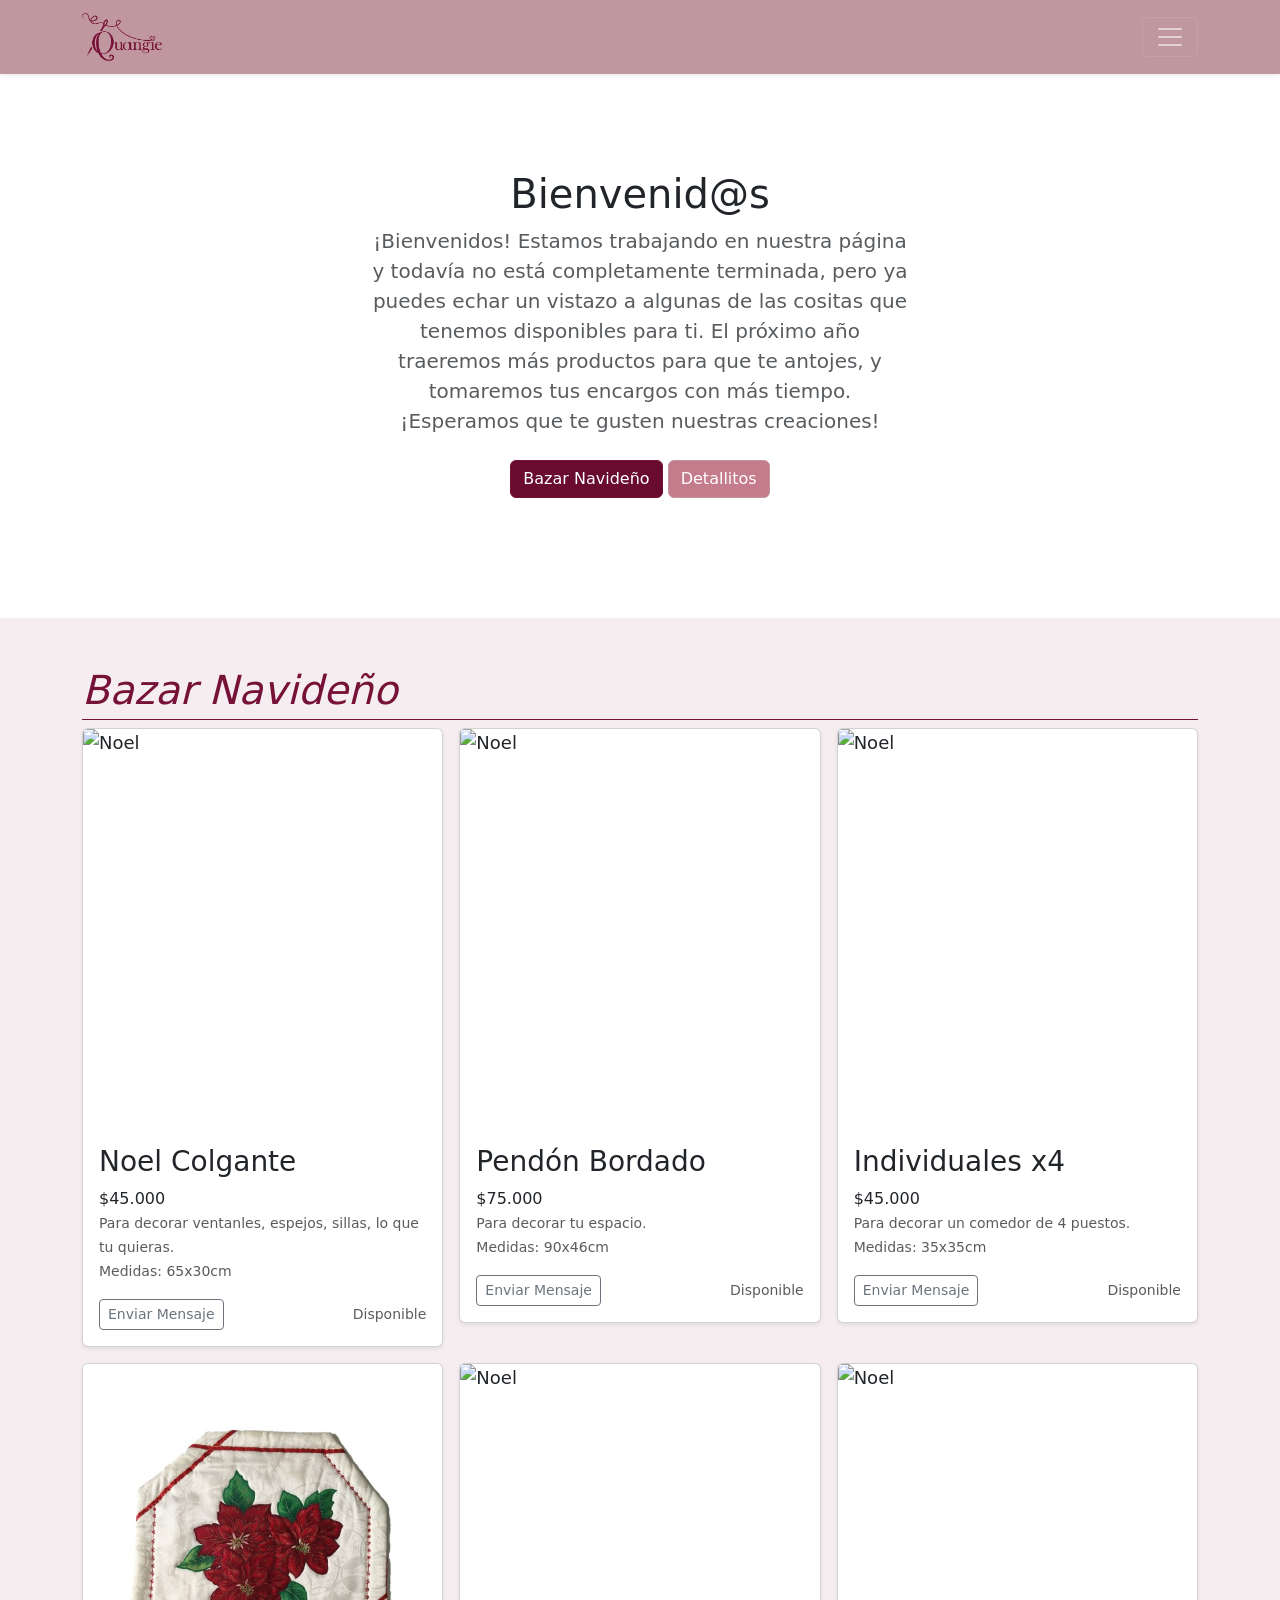
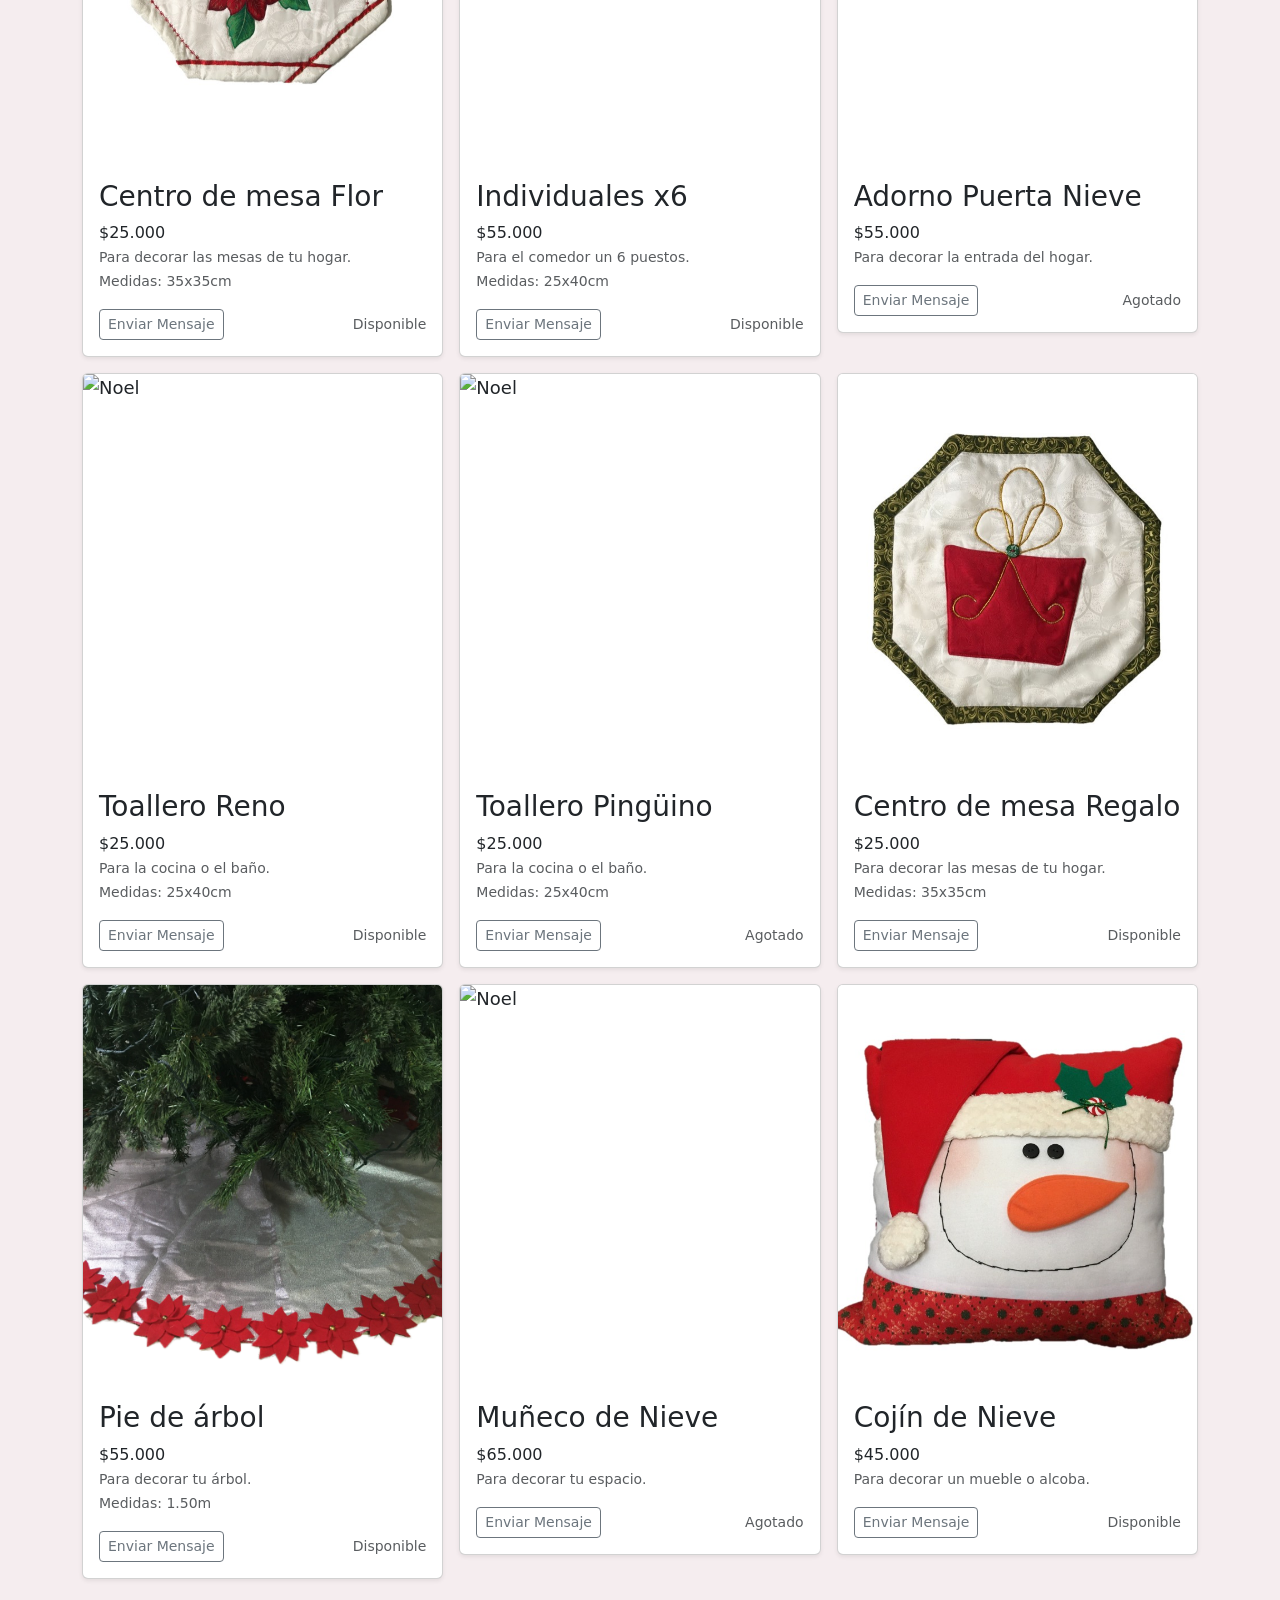
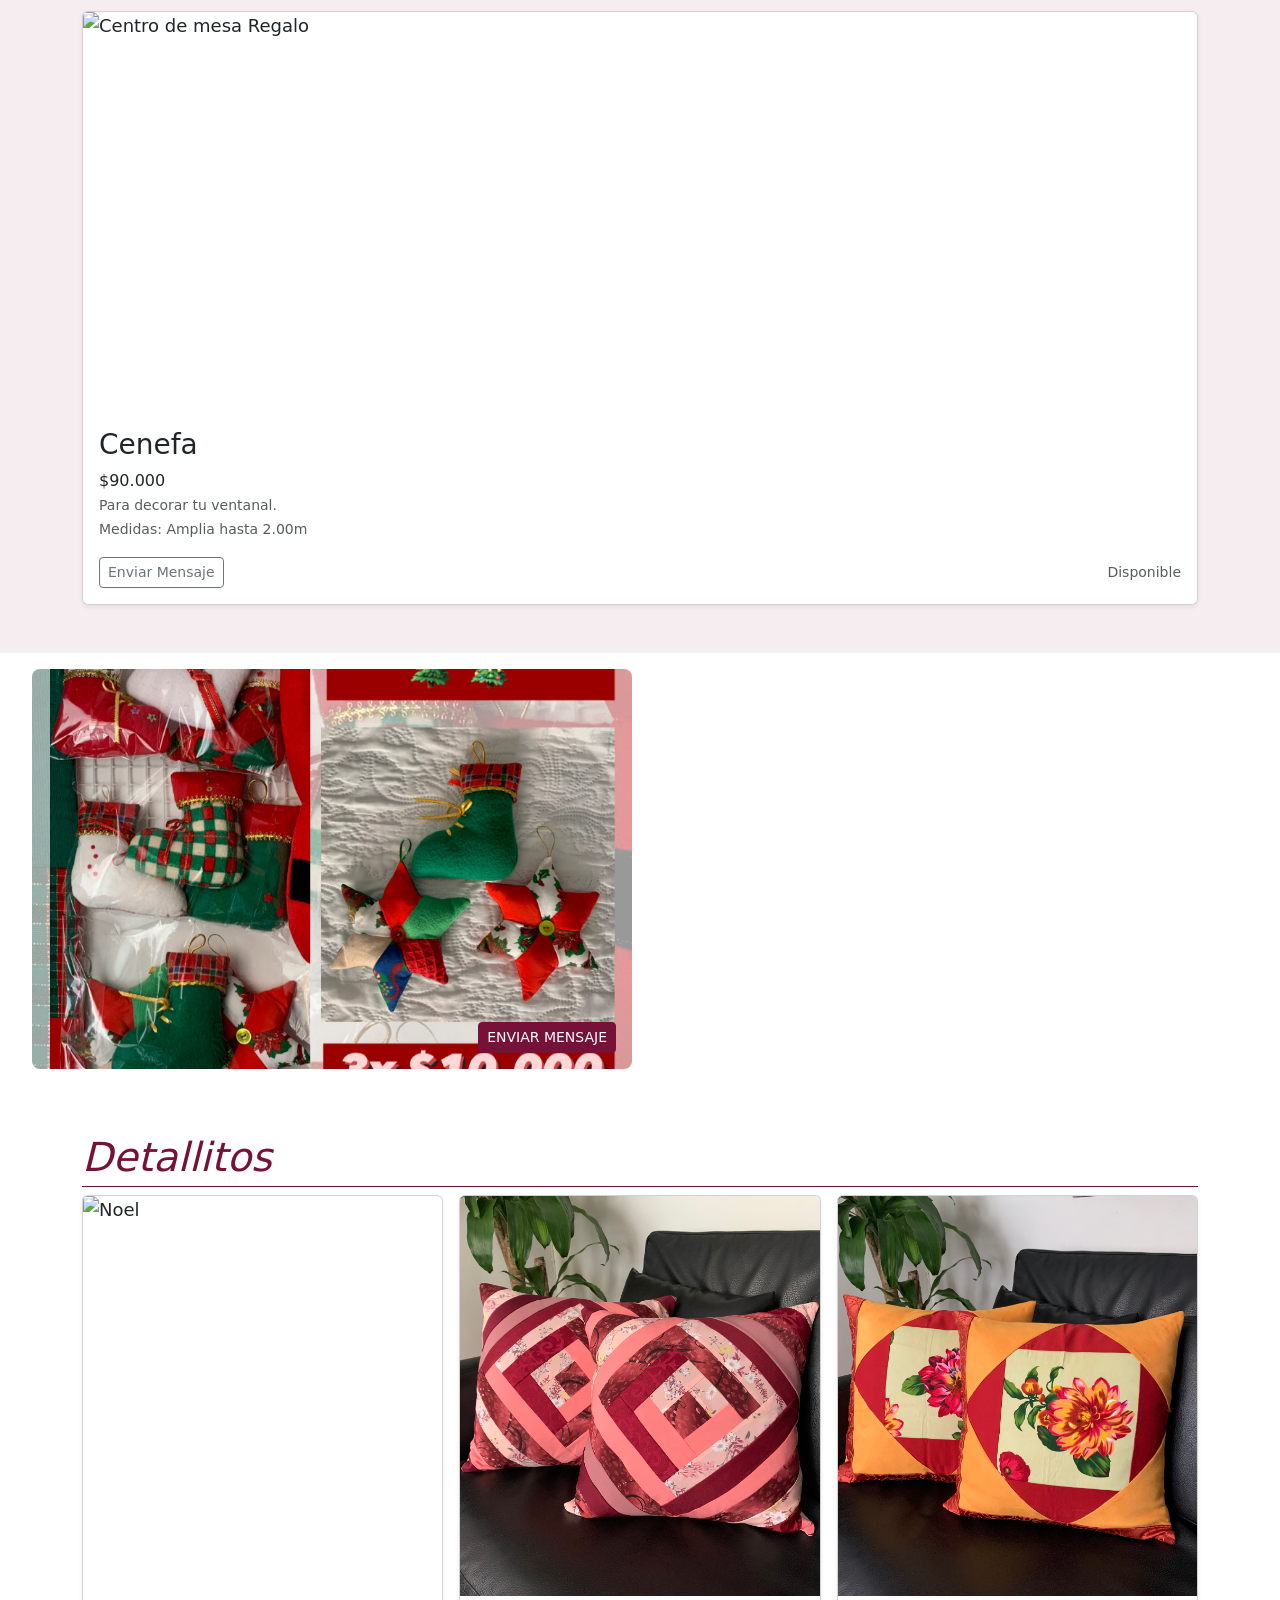
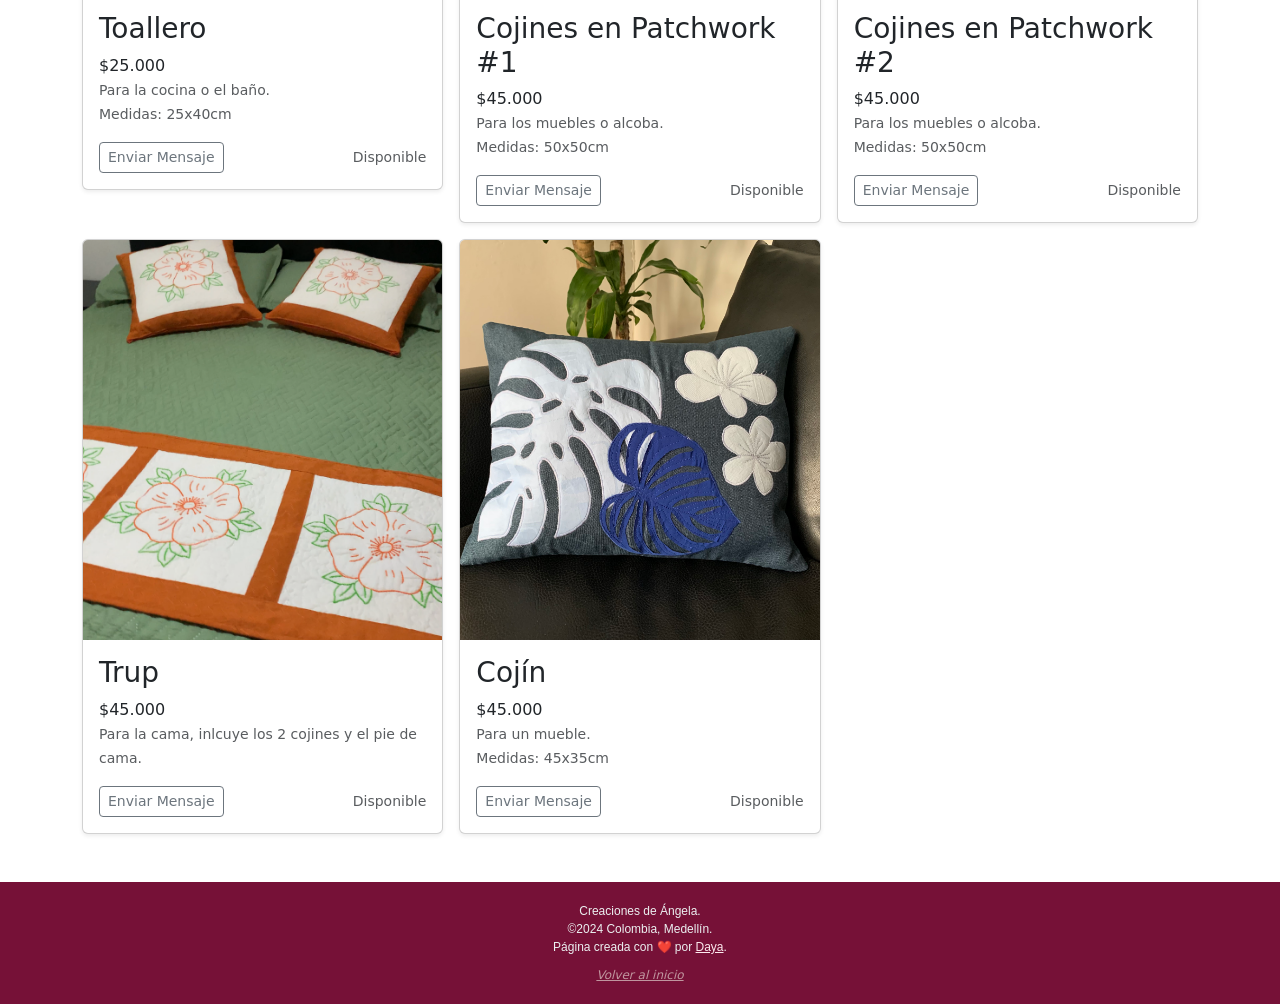
==== index.html @ 322e2035 "Page" ====
<!doctype html>
<html lang="es" data-bs-theme="auto">
  <head><script src="https://cdn.jsdelivr.net/npm/bootstrap@5.3.3/dist/js/bootstrap.bundle.min.js"
    integrity="sha384-YvpcrYf0tY3lHB60NNkmXc5s9fDVZLESaAA55NDzOxhy9GkcIdslK1eN7N6jIeHz"
    crossorigin="anonymous"></script>

    <meta charset="utf-8">
    <meta name="viewport" content="width=device-width, initial-scale=1">
    <meta name="description" content="">
    <meta name="author" content="Mark Otto, Jacob Thornton, and Bootstrap contributors">
    <meta name="generator" content="Hugo 0.122.0">
    <link rel="shortcut icon" href="./assets/Logo.png">
    <title>Quangie</title>

    <link rel="canonical" href="https://getbootstrap.com/docs/5.3/examples/blog/">

    <link rel="stylesheet" href="https://cdn.jsdelivr.net/npm/@docsearch/css@3">

    <link href="https://cdn.jsdelivr.net/npm/bootstrap@5.3.3/dist/css/bootstrap.min.css" rel="stylesheet"
    integrity="sha384-QWTKZyjpPEjISv5WaRU9OFeRpok6YctnYmDr5pNlyT2bRjXh0JMhjY6hW+ALEwIH" crossorigin="anonymous">

    <link rel="stylesheet" href="style.css">

    <style>
      .bd-placeholder-img {
        font-size: 1.125rem;
        text-anchor: middle;
        -webkit-user-select: none;
        -moz-user-select: none;
        user-select: none;
      }

      @media (min-width: 768px) {
        .bd-placeholder-img-lg {
          font-size: 3.5rem;
        }
      }

      .b-example-divider {
        width: 100%;
        height: 3rem;
        background-color: rgba(0, 0, 0, .1);
        border: solid rgba(0, 0, 0, .15);
        border-width: 1px 0;
        box-shadow: inset 0 .5em 1.5em rgba(0, 0, 0, .1), inset 0 .125em .5em rgba(0, 0, 0, .15);
      }

      .b-example-vr {
        flex-shrink: 0;
        width: 1.5rem;
        height: 100vh;
      }

      .bi {
        vertical-align: -.125em;
        fill: currentColor;
      }

      .nav-scroller {
        position: relative;
        z-index: 2;
        height: 2.75rem;
        overflow-y: hidden;
      }

      .nav-scroller .nav {
        display: flex;
        flex-wrap: nowrap;
        padding-bottom: 1rem;
        margin-top: -1px;
        overflow-x: auto;
        text-align: center;
        white-space: nowrap;
        -webkit-overflow-scrolling: touch;
      }

      .btn-bd-primary {
        --bd-violet-bg: #712cf9;
        --bd-violet-rgb: 112.520718, 44.062154, 249.437846;

        --bs-btn-font-weight: 600;
        --bs-btn-color: var(--bs-white);
        --bs-btn-bg: var(--bd-violet-bg);
        --bs-btn-border-color: var(--bd-violet-bg);
        --bs-btn-hover-color: var(--bs-white);
        --bs-btn-hover-bg: #6528e0;
        --bs-btn-hover-border-color: #6528e0;
        --bs-btn-focus-shadow-rgb: var(--bd-violet-rgb);
        --bs-btn-active-color: var(--bs-btn-hover-color);
        --bs-btn-active-bg: #5a23c8;
        --bs-btn-active-border-color: #5a23c8;
      }

      .bd-mode-toggle {
        z-index: 1500;
      }

      .bd-mode-toggle .dropdown-menu .active .bi {
        display: block !important;
      }
    </style>

    
  </head>
  <body>
    <svg xmlns="http://www.w3.org/2000/svg" class="d-none">
      <symbol id="check2" viewBox="0 0 16 16">
        <path d="M13.854 3.646a.5.5 0 0 1 0 .708l-7 7a.5.5 0 0 1-.708 0l-3.5-3.5a.5.5 0 1 1 .708-.708L6.5 10.293l6.646-6.647a.5.5 0 0 1 .708 0z"/>
      </symbol>
      <symbol id="circle-half" viewBox="0 0 16 16">
        <path d="M8 15A7 7 0 1 0 8 1v14zm0 1A8 8 0 1 1 8 0a8 8 0 0 1 0 16z"/>
      </symbol>
      <symbol id="moon-stars-fill" viewBox="0 0 16 16">
        <path d="M6 .278a.768.768 0 0 1 .08.858 7.208 7.208 0 0 0-.878 3.46c0 4.021 3.278 7.277 7.318 7.277.527 0 1.04-.055 1.533-.16a.787.787 0 0 1 .81.316.733.733 0 0 1-.031.893A8.349 8.349 0 0 1 8.344 16C3.734 16 0 12.286 0 7.71 0 4.266 2.114 1.312 5.124.06A.752.752 0 0 1 6 .278z"/>
        <path d="M10.794 3.148a.217.217 0 0 1 .412 0l.387 1.162c.173.518.579.924 1.097 1.097l1.162.387a.217.217 0 0 1 0 .412l-1.162.387a1.734 1.734 0 0 0-1.097 1.097l-.387 1.162a.217.217 0 0 1-.412 0l-.387-1.162A1.734 1.734 0 0 0 9.31 6.593l-1.162-.387a.217.217 0 0 1 0-.412l1.162-.387a1.734 1.734 0 0 0 1.097-1.097l.387-1.162zM13.863.099a.145.145 0 0 1 .274 0l.258.774c.115.346.386.617.732.732l.774.258a.145.145 0 0 1 0 .274l-.774.258a1.156 1.156 0 0 0-.732.732l-.258.774a.145.145 0 0 1-.274 0l-.258-.774a1.156 1.156 0 0 0-.732-.732l-.774-.258a.145.145 0 0 1 0-.274l.774-.258c.346-.115.617-.386.732-.732L13.863.1z"/>
      </symbol>
      <symbol id="sun-fill" viewBox="0 0 16 16">
        <path d="M8 12a4 4 0 1 0 0-8 4 4 0 0 0 0 8zM8 0a.5.5 0 0 1 .5.5v2a.5.5 0 0 1-1 0v-2A.5.5 0 0 1 8 0zm0 13a.5.5 0 0 1 .5.5v2a.5.5 0 0 1-1 0v-2A.5.5 0 0 1 8 13zm8-5a.5.5 0 0 1-.5.5h-2a.5.5 0 0 1 0-1h2a.5.5 0 0 1 .5.5zM3 8a.5.5 0 0 1-.5.5h-2a.5.5 0 0 1 0-1h2A.5.5 0 0 1 3 8zm10.657-5.657a.5.5 0 0 1 0 .707l-1.414 1.415a.5.5 0 1 1-.707-.708l1.414-1.414a.5.5 0 0 1 .707 0zm-9.193 9.193a.5.5 0 0 1 0 .707L3.05 13.657a.5.5 0 0 1-.707-.707l1.414-1.414a.5.5 0 0 1 .707 0zm9.193 2.121a.5.5 0 0 1-.707 0l-1.414-1.414a.5.5 0 0 1 .707-.707l1.414 1.414a.5.5 0 0 1 0 .707zM4.464 4.465a.5.5 0 0 1-.707 0L2.343 3.05a.5.5 0 1 1 .707-.707l1.414 1.414a.5.5 0 0 1 0 .708z"/>
      </symbol>
    </svg>

    
<header data-bs-theme="dark">
  <div class="collapse text-bg-dark" id="navbarHeader">
    <div class="container">
      <div class="row">
        <div class="col-sm-8 col-md-7 py-4">
          <h4>Nosotras</h4>
          <p class="text-body-secondary">Somos un taller creativo donde diseñamos productos únicos y hechos con mucho cariño.</p>
        </div>
        <div class="col-sm-4 offset-md-1 py-4">
          <h4>Contactos</h4>
          <ul class="list-unstyled">
            <li><a href="https://www.instagram.com/quangie.hogar/" class="text-white">Instagram</a></li>
            <li><a href="https://wa.me/573233879983" class="text-white">Whatsapp</a></li>
            <li><a href="https://mail.google.com/" class="text-white">quangie.hogar@gmail.com</a></li>
          </ul>
        </div>
      </div>
    </div>
  </div>
  <div class="navbar navbar-dark bg-dark shadow-sm">
    <div class="container">
      <a href="#" class="navbar-brand d-flex align-items-center">
        <img src="./assets/Logotipo.png" alt="" style="height: auto; width: 80px;">
      </a>
      <button class="navbar-toggler" type="button" data-bs-toggle="collapse" data-bs-target="#navbarHeader" aria-controls="navbarHeader" aria-expanded="false" aria-label="Toggle navigation">
        <span class="navbar-toggler-icon"></span>
      </button>
    </div>
  </div>
</header>

<main>

  <section class="py-5 text-center container" style="padding-bottom: 16px;">
    <div class="row py-lg-5">
      <div class="col-lg-6 col-md-8 mx-auto">
        <h1 class="fw-light">Bienvenid@s</h1>
        <p class="lead text-body-secondary"> ¡Bienvenidos! Estamos trabajando en nuestra página y todavía no está completamente terminada, pero ya puedes echar un vistazo a algunas de las cositas que tenemos disponibles para ti. El próximo año traeremos más productos para que te antojes, y tomaremos tus encargos con más tiempo. ¡Esperamos que te gusten nuestras creaciones!</p>
        <p>
          <a href="#mititulo" class="btn btn-primary my-2">Bazar Navideño</a>
          <a href="#detallitos" class="btn btn-secondary my-2">Detallitos</a>
        </p>
      </div>
    </div>
  </section>
  


  <div class="album py-5 bg-body-tertiary2">
    <div class="container">
      <h1 id="mititulo" class="titulo-estilizado">Bazar Navideño </h1>
      <div class="row row-cols-1 row-cols-sm-2 row-cols-md-3 g-3">
        <div class="col">
          <div class="card shadow-sm">
            <img src="./assets/IMG_5729.png" alt="Noel"class="bd-placeholder-img card-img-top" width="100%" height="400" style="object-fit: cover;"<rect width="100%" height="100%" fill="#55595c"/></img>
            <div class="card-body">
              <h3>Noel Colgante</h3>
              <p class="card-text">$45.000 <br> <small class="text-body-secondary">Para decorar ventanles, espejos, sillas, lo que tu quieras. <br> Medidas: 65x30cm</small></p>
              <div class="d-flex justify-content-between align-items-center">
                <div class="btn-group">
                  <a href="https://wa.me/573233879983?text=Buenos%20d%C3%ADas,%20estoy%20interesada%20en%20el%20Noel%20Colgante" 
                 target="_blank">
                <button type="button" class="btn btn-sm btn-outline-secondary">Enviar Mensaje</button>
                </a>  
                </div>
                <small class="text-body-secondary">Disponible</small>
              </div>
            </div>
          </div>
        </div>
        <div class="col">
          <div class="card shadow-sm">
            <img src="./assets/IMG_5654.png" alt="Noel"class="bd-placeholder-img card-img-top" width="100%" height="400" style="object-fit: cover;"<rect width="100%" height="100%" fill="#55595c"/></img>
            <div class="card-body">
              <h3>Pendón Bordado</h3>
              <p class="card-text">$75.000 <br> <small class="text-body-secondary">Para decorar tu espacio. <br> Medidas: 90x46cm</small></p>
              <div class="d-flex justify-content-between align-items-center">
                <div class="btn-group">
                  <a href="https://wa.me/573233879983?text=Buenos%20d%C3%ADas,%20estoy%20interesada%20en%20el%20Pendon%20Bordado" 
                 target="_blank">
                <button type="button" class="btn btn-sm btn-outline-secondary">Enviar Mensaje</button>
                </a>  
                </div>
                <small class="text-body-secondary">Disponible</small>
              </div>
            </div>
          </div>
        </div>
        <div class="col">
          <div class="card shadow-sm">
            <img src="./assets/IMG_5712.png" alt="Noel"class="bd-placeholder-img card-img-top" width="100%" height="400" style="object-fit: cover;"<rect width="100%" height="100%" fill="#55595c"/></img>
            <div class="card-body">
              <h3>Individuales x4</h3>
              <p class="card-text">$45.000 <br> <small class="text-body-secondary">Para decorar un comedor de 4 puestos. <br> Medidas: 35x35cm</small></p>
              <div class="d-flex justify-content-between align-items-center">
                <div class="btn-group">
                  <a href="https://wa.me/573233879983?text=Buenos%20d%C3%ADas,%20estoy%20interesada%20en%20los%20Individuales%20x4" 
                 target="_blank">
                <button type="button" class="btn btn-sm btn-outline-secondary">Enviar Mensaje</button>
                </a>  
                </div>
                <small class="text-body-secondary">Disponible</small>
              </div>
            </div>
          </div>
        </div>

        <div class="col">
          <div class="card shadow-sm">
            <img src="./assets/IMG-20211106-WA0018.jpg" alt="Noel"class="bd-placeholder-img card-img-top" width="100%" height="400" style="object-fit: cover;"<rect width="100%" height="100%" fill="#55595c"/></img>
            <div class="card-body">
              <h3>Centro de mesa Flor</h3>
              <p class="card-text">$25.000 <br> <small class="text-body-secondary">Para decorar las mesas de tu hogar. <br> Medidas: 35x35cm</small></p>
              <div class="d-flex justify-content-between align-items-center">
                <div class="btn-group">
                  <a href="https://wa.me/573233879983?text=Buenos%20d%C3%ADas,%20estoy%20interesada%20en%20el%20Centro%20Mesa%20Flor" 
                 target="_blank">
                <button type="button" class="btn btn-sm btn-outline-secondary">Enviar Mensaje</button>
                </a>  
                </div>
                <small class="text-body-secondary">Disponible</small>
              </div>
            </div>
          </div>
        </div>
        <div class="col">
          <div class="card shadow-sm">
            <img src="./assets/IMG_5254.png" alt="Noel"class="bd-placeholder-img card-img-top" width="100%" height="400" style="object-fit: cover;"<rect width="100%" height="100%" fill="#55595c"/></img>
            <div class="card-body">
              <h3>Individuales x6</h3>
              <p class="card-text">$55.000 <br> <small class="text-body-secondary">Para el comedor un 6 puestos.<br> Medidas: 25x40cm</small></p>
              <div class="d-flex justify-content-between align-items-center">
                <div class="btn-group">
                  <a href="https://wa.me/573233879983?text=Buenos%20d%C3%ADas,%20estoy%20interesada%20en%20los%20Individuales%20x6" 
                 target="_blank">
                <button type="button" class="btn btn-sm btn-outline-secondary">Enviar Mensaje</button>
                </a>  
                </div>
                <small class="text-body-secondary">Disponible</small>
              </div>
            </div>
          </div>
        </div>
        <div class="col">
          <div class="card shadow-sm">
            <img src="./assets/IMG_5883.png" alt="Noel"class="bd-placeholder-img card-img-top" width="100%" height="400" style="object-fit: cover;"<rect width="100%" height="100%" fill="#55595c"/></img>
            <div class="card-body">
              <h3>Adorno Puerta Nieve</h3>
              <p class="card-text">$55.000 <br> <small class="text-body-secondary">Para decorar la entrada del hogar. <br> </small></p>
              <div class="d-flex justify-content-between align-items-center">
                <div class="btn-group">
                  <a href="https://wa.me/573233879983?text=Buenos%20d%C3%ADas,%20estoy%20interesada%20en%20el%20Adorno%20Puerta" 
                 target="_blank">
                <button type="button" class="btn btn-sm btn-outline-secondary">Enviar Mensaje</button>
                </a>  
                </div>
                <small class="text-body-secondary">Agotado</small>
              </div>
            </div>
          </div>
        </div>

        <div class="col">
          <div class="card shadow-sm">
            <img src="./assets/IMG_5687.png" alt="Noel"class="bd-placeholder-img card-img-top" width="100%" height="400" style="object-fit: cover;"<rect width="100%" height="100%" fill="#55595c"/></img>
            <div class="card-body">
              <h3>Toallero Reno</h3>
              <p class="card-text">$25.000 <br> <small class="text-body-secondary">Para la cocina o el baño.<br> Medidas: 25x40cm</small></p>
              <div class="d-flex justify-content-between align-items-center">
                <div class="btn-group">
                  <a href="https://wa.me/573233879983?text=Buenos%20d%C3%ADas,%20estoy%20interesada%20en%20el%20Toallero%20Reno" 
                 target="_blank">
                <button type="button" class="btn btn-sm btn-outline-secondary">Enviar Mensaje</button>
                </a>  
                </div>
                <small class="text-body-secondary">Disponible</small>
              </div>
            </div>
          </div>
        </div>
        <div class="col">
          <div class="card shadow-sm">
            <img src="./assets/IMG_5294.png" alt="Noel"class="bd-placeholder-img card-img-top" width="100%" height="400" style="object-fit: cover;"<rect width="100%" height="100%" fill="#55595c"/></img>
            <div class="card-body">
              <h3>Toallero Pingüino</h3>
              <p class="card-text">$25.000 <br> <small class="text-body-secondary">Para la cocina o el baño. <br> Medidas: 25x40cm</small></p>
              <div class="d-flex justify-content-between align-items-center">
                <div class="btn-group">
                  <a href="https://wa.me/573233879983?text=Buenos%20d%C3%ADas,%20estoy%20interesada%20en%20el%20Toallero%20Pinguino" 
                 target="_blank">
                <button type="button" class="btn btn-sm btn-outline-secondary">Enviar Mensaje</button>
                </a>  
                </div>
                <small class="text-body-secondary">Agotado</small>
              </div>
            </div>
          </div>
        </div>
        <div class="col">
          <div class="card shadow-sm">
            <img src="./assets/IMG-20211106-WA0019.jpg" alt="Noel"class="bd-placeholder-img card-img-top" width="100%" height="400" style="object-fit: cover;"<rect width="100%" height="100%" fill="#55595c"/></img>
            <div class="card-body">
              <h3>Centro de mesa Regalo</h3>
              <p class="card-text">$25.000 <br> <small class="text-body-secondary">Para decorar las mesas de tu hogar. <br> Medidas: 35x35cm</small></p>
              <div class="d-flex justify-content-between align-items-center">
                <div class="btn-group">
                  <a href="https://wa.me/573233879983?text=Buenos%20d%C3%ADas,%20estoy%20interesada%20en%20el%20Noel%20Colgante" 
                 target="_blank">
                <button type="button" class="btn btn-sm btn-outline-secondary">Enviar Mensaje</button>
                </a>  
                </div>
                <small class="text-body-secondary">Disponible</small>
              </div>
            </div>
          </div>
        </div>
        <div class="col">
          <div class="card shadow-sm">
            <img src="./assets/IMG_5258.png" alt="Noel"class="bd-placeholder-img card-img-top" width="100%" height="400" style="object-fit: cover;"<rect width="100%" height="100%" fill="#55595c"/></img>
            <div class="card-body">
              <h3>Pie de árbol</h3>
              <p class="card-text">$55.000 <br> <small class="text-body-secondary">Para decorar tu árbol. <br> Medidas: 1.50m</small></p>
              <div class="d-flex justify-content-between align-items-center">
                <div class="btn-group">
                  <a href="https://wa.me/573233879983?text=Buenos%20d%C3%ADas,%20estoy%20interesada%20en%20el%20Pie%20de%20arbol" 
                 target="_blank">
                <button type="button" class="btn btn-sm btn-outline-secondary">Enviar Mensaje</button>
                </a>  
                </div>
                <small class="text-body-secondary">Disponible</small>
              </div>
            </div>
          </div>
        </div>
        <div class="col">
          <div class="card shadow-sm">
            <img src="./assets/IMG_1446.png" alt="Noel"class="bd-placeholder-img card-img-top" width="100%" height="400" style="object-fit: cover;"<rect width="100%" height="100%" fill="#55595c"/></img>
            <div class="card-body">
              <h3>Muñeco de Nieve</h3>
              <p class="card-text">$65.000 <br> <small class="text-body-secondary">Para decorar tu espacio. <br> </small></p>
              <div class="d-flex justify-content-between align-items-center">
                <div class="btn-group">
                  <a href="https://wa.me/573233879983?text=Buenos%20d%C3%ADas,%20estoy%20interesada%20en%20el%20Muñeco%20de%20Nieve" 
                 target="_blank">
                <button type="button" class="btn btn-sm btn-outline-secondary">Enviar Mensaje</button>
                </a>  
                </div>
                <small class="text-body-secondary">Agotado</small>
              </div>
            </div>
          </div>
        </div>
        <div class="col">
          <div class="card shadow-sm">
            <img src="./assets/IMG-20211106-WA0005.jpg" alt="Noel"class="bd-placeholder-img card-img-top" width="100%" height="400" style="object-fit: cover;"<rect width="100%" height="100%" fill="#55595c"/></img>
            <div class="card-body">
              <h3>Cojín de Nieve</h3>
              <p class="card-text">$45.000 <br> <small class="text-body-secondary">Para decorar un mueble o alcoba.<br> </small></p>
              <div class="d-flex justify-content-between align-items-center">
                <div class="btn-group">
                  <a href="https://wa.me/573233879983?text=Buenos%20d%C3%ADas,%20estoy%20interesada%20en%20el%20Cojín%20de%20Nieve" 
                 target="_blank">
                <button type="button" class="btn btn-sm btn-outline-secondary">Enviar Mensaje</button>
                </a>  
                </div>
                <small class="text-body-secondary">Disponible</small>
              </div>
            </div>
          </div>
        </div>
        


        <div class="col-12">
          
        </div>
      
      </div>
      <div class="col-12" style="padding-top: 16px;">
        <div class="card shadow-sm">
          <img src="./assets/IMG_1493.png" 
               alt="Centro de mesa Regalo" 
               class="bd-placeholder-img card-img-top" 
               width="100%" 
               height="400" 
               style="object-fit: cover;">
          <div class="card-body">
            <h3>Cenefa</h3>
            <p class="card-text">
              $90.000 <br>
              <small class="text-body-secondary">
                Para decorar tu ventanal. <br>
                Medidas: Amplia hasta 2.00m
              </small>
            </p>
            <div class="d-flex justify-content-between align-items-center">
              <div class="btn-group">
                <a href="https://wa.me/573233879983?text=Buenos%20d%C3%ADas,%20estoy%20interesada%20en%20la%20Cenefa" 
                   target="_blank">
                  <button type="button" class="btn btn-sm btn-outline-secondary">Enviar Mensaje</button>
                </a>
              </div>
              <small class="text-body-secondary">Disponible</small>
            </div>
          </div>
        </div>
      </div>
    </div>
  </div>


  <div class="content-wrapper">
    <!-- Imagen con botón -->
    <div class="image-container">
      <img src="./assets/1B374426-BB2E-49DC-B95C-128D2B5EF09B.jpg" alt="Imagen Ejemplo" class="responsive-image">
      <div class="btn-group overlay-button">
        <a href="https://wa.me/573233879983?text=Buenos%20d%C3%ADas,%20estoy%20interesada%20en%20los%20Adornos%20del%20árbol" target="_blank">
          <button type="button" class="btn btn-sm btn-custom">Enviar Mensaje</button>
        </a>
      </div>
    </div>
  
    <!-- Embed de Instagram -->
    <div class="instagram-embed">
      <iframe 
        src="https://www.instagram.com/quangie.hogar/embed" 
        class="responsive-iframe">
      </iframe>
    </div>
  </div>

  <div class="album py-5 bg-body-tertiary">
    <div class="container">
      <h1 id="detallitos" class="titulo-estilizado">Detallitos</h1>
      <div class="row row-cols-1 row-cols-sm-2 row-cols-md-3 g-3">
        <div class="col">
          <div class="card shadow-sm">
            <img src="./assets/cocina2.png" alt="Noel"class="bd-placeholder-img card-img-top" width="100%" height="400" style="object-fit: cover;"<rect width="100%" height="100%" fill="#55595c"/></img>
            <div class="card-body">
              <h3>Toallero</h3>
              <p class="card-text">$25.000 <br> <small class="text-body-secondary">Para la cocina o el baño. <br> Medidas: 25x40cm</small></p>
              <div class="d-flex justify-content-between align-items-center">
                <div class="btn-group">
                  <a href="https://wa.me/573233879983?text=Buenos%20d%C3%ADas,%20estoy%20interesada%20en%20el%20Toallero" 
                 target="_blank">
                <button type="button" class="btn btn-sm btn-outline-secondary">Enviar Mensaje</button>
                </a>  
                </div>
                <small class="text-body-secondary">Disponible</small>
              </div>
            </div>
          </div>
        </div>
        <div class="col">
          <div class="card shadow-sm">
            <img src="./assets/cojin3.jpg" alt="Noel"class="bd-placeholder-img card-img-top" width="100%" height="400" style="object-fit: cover;"<rect width="100%" height="100%" fill="#55595c"/></img>
            <div class="card-body">
              <h3>Cojines en Patchwork #1</h3>
              <p class="card-text">$45.000 <br> <small class="text-body-secondary">Para los muebles o alcoba.<br> Medidas: 50x50cm</small></p>
              <div class="d-flex justify-content-between align-items-center">
                <div class="btn-group">
                  <a href="https://wa.me/573233879983?text=Buenos%20d%C3%ADas,%20estoy%20interesada%20en%20los%20Cojines%20#1" 
                 target="_blank">
                <button type="button" class="btn btn-sm btn-outline-secondary">Enviar Mensaje</button>
                </a>  
                </div>
                <small class="text-body-secondary">Disponible</small>
              </div>
            </div>
          </div>
        </div>
        <div class="col">
          <div class="card shadow-sm">
            <img src="./assets/cojin2.jpg" alt="Noel"class="bd-placeholder-img card-img-top" width="100%" height="400" style="object-fit: cover;"<rect width="100%" height="100%" fill="#55595c"/></img>
            <div class="card-body">
              <h3>Cojines en Patchwork #2</h3>
              <p class="card-text">$45.000 <br> <small class="text-body-secondary">Para los muebles o alcoba. <br> Medidas: 50x50cm</small></p>
              <div class="d-flex justify-content-between align-items-center">
                <div class="btn-group">
                  <a href="https://wa.me/573233879983?text=Buenos%20d%C3%ADas,%20estoy%20interesada%20en%20los%20Cojines%20#2" 
                 target="_blank">
                <button type="button" class="btn btn-sm btn-outline-secondary">Enviar Mensaje</button>
                </a>  
                </div>
                <small class="text-body-secondary">Disponible</small>
              </div>
            </div>
          </div>
        </div>

        <div class="col">
          <div class="card shadow-sm">
            <img src="./assets/IMG_9604.PNG" alt="Noel"class="bd-placeholder-img card-img-top" width="100%" height="400" style="object-fit: cover;"<rect width="100%" height="100%" fill="#55595c"/></img>
            <div class="card-body">
              <h3>Trup</h3>
              <p class="card-text">$45.000 <br> <small class="text-body-secondary">Para la cama, inlcuye los 2 cojines y el pie de cama. <br> </small></p>
              <div class="d-flex justify-content-between align-items-center">
                <div class="btn-group">
                  <a href="https://wa.me/573233879983?text=Buenos%20d%C3%ADas,%20estoy%20interesada%20en%20el%20Trup" 
                 target="_blank">
                <button type="button" class="btn btn-sm btn-outline-secondary">Enviar Mensaje</button>
                </a>  
                </div>
                <small class="text-body-secondary">Disponible</small>
              </div>
            </div>
          </div>
        </div>
        <div class="col">
          <div class="card shadow-sm">
            <img src="./assets/cojin1.jpg" alt="Noel"class="bd-placeholder-img card-img-top" width="100%" height="400" style="object-fit: cover;"<rect width="100%" height="100%" fill="#55595c"/></img>
            <div class="card-body">
              <h3>Cojín</h3>
              <p class="card-text">$45.000 <br> <small class="text-body-secondary">Para un mueble. <br> Medidas: 45x35cm</small></p>
              <div class="d-flex justify-content-between align-items-center">
                <div class="btn-group">
                  <a href="https://wa.me/573233879983?text=Buenos%20d%C3%ADas,%20estoy%20interesada%20en%20el%20Cojín" 
                 target="_blank">
                <button type="button" class="btn btn-sm btn-outline-secondary">Enviar Mensaje</button>
                </a>  
                </div>
                <small class="text-body-secondary">Disponible</small>
              </div>
            </div>
          </div>
        </div>
  </div>

</main>

<footer class="custom-footer">
  <div class="container text-center">
    
    <p class="footer-text">Creaciones de Ángela. <br>&copy;2024 Colombia, Medellín.<span id="currentYear"> <br></span>  </p>
    <p class="footer-text">Página creada con ❤️ por <a href="https://www.instagram.com/by_daya__" target="_blank" class="footer-link">Daya</a>.</p>
    <a href="#" class="footer-back-to-top">Volver al inicio</a>
  </div>
</footer>
---- style.css ----
/* Cambiar el fondo del header */
header[data-bs-theme="dark"] {
    background-color: #c0969f !important; /* Color sólido */
    background-image: url('./assets/background.jpg') !important; /* Imagen de fondo */
    background-size: cover !important;
    background-position: center !important;
    color: white !important;
  }
  
  /* Cambiar el fondo de la sección colapsable */
  header .collapse.text-bg-dark {
    background-color: #761137 !important; /* Color de fondo */
    color: white !important; /* Texto blanco */
  }
  
  /* Cambiar el fondo del navbar */
  header .navbar.navbar-dark.bg-dark {
    background-color: #c0969f !important; /* Nuevo color */
  }

  .album.bg-body-tertiary {
    background-color: #ffffff !important; /* Cambia este color por el que desees */
  }

  .album.bg-body-tertiary2 {
    background-color: #f5edef !important; /* Cambia este color por el que desees */
  }

  .titulo-estilizado {
    font-style: italic; /* Texto en cursiva */
    color: #761137; /* Cambia este color según prefieras */
    border-bottom: 0.5px solid #761137; /* Línea debajo del texto */
    padding-bottom: 5px; /* Espacio entre el texto y la línea */
    
  }

  .btn-primary {
    background-color: #680b2e; /* Rojo tomate */
    border-color: #761137;
    color: white; /* Texto blanco */
  }
  
  .btn-primary:hover {
    background-color: #9c0b43; /* Más oscuro al pasar el mouse */
    border-color: #761137;
  }
  
  .btn-secondary {
    background-color: #c47c8b ; /* Azul acero */
    border-color: #c0969f ;
    color: white;
  }
  
  .btn-secondary:hover {
    background-color: #a85668 ; /* Más oscuro al pasar el mouse */
    border-color: #c0969f ;
  }

  /* Fondo personalizado y tipografía */
.custom-footer {
  background-color: #761137; /* Azul oscuro */
  color: #ecf0f1; /* Blanco suave */
  font-size: 12px; /* Tamaño de letra más pequeño */
  padding: 20px 0;
}

/* Estilo para los textos */
.footer-text {
  margin: 0;
  line-height: 1.5;
  font-family: 'Arial', sans-serif;
}

/* Estilo para los enlaces */
.footer-link {
  color: #fce9ed; /* Naranja */
  text-decoration: underline;
}

.footer-link:hover {
  color: #c0969f; /* Naranja más oscuro */
}

/* Estilo para el botón "Volver al inicio" */
.footer-back-to-top {
  display: inline-block;
  margin-top: 10px;
  font-style: italic; /* Texto en cursiva */
  text-decoration: underline; /* Subrayado */
  color: #c0969f; /* Azul brillante */
}

.footer-back-to-top:hover {
  color: #c0969f; /* Azul más oscuro al pasar el ratón */
}

/* Estilos generales */
.content-wrapper {
  display: flex;
  flex-wrap: wrap; /* Hace que los elementos sean responsivos */
  gap: 16px; /* Espaciado entre elementos */
  margin: 0 auto;
  padding: 16px 0; /* Padding superior e inferior */
  max-width: 95%; /* Limita el ancho total */
  box-sizing: border-box;
}

/* Imagen con botón */
.image-container {
  position: relative; /* Para posicionar elementos hijos como el botón */
  flex: 1; /* Ocupa la mitad del espacio disponible */
  max-width: 50%; /* Asegura que la imagen ocupe el 50% */
}

.responsive-image {
  width: 100%;
  height: 400px; /* Igual tamaño que el iframe */
  object-fit: cover; /* Ajusta la imagen sin deformarla */
  border-radius: 8px; /* Bordes redondeados */
}

/* Botón dentro de la imagen */
.overlay-button {
  position: absolute;
  bottom: 16px; /* Posición inferior */
  right: 16px; /* Posición derecha */
  z-index: 1; /* Asegura que el botón esté sobre la imagen */
}

/* Estilos personalizados del botón */
.btn-custom {
  color: #ffffff; /* Color de la letra */
  background-color: #761137; /* Color del botón */
  border-color: #761137; /* Borde del botón */
  text-transform: uppercase; /* Opcional: Texto en mayúsculas */
}

.btn-custom:hover {
  color: #761137;
  background-color: #b34871; /* Color más oscuro al pasar el mouse */
  border-color: #761137; /* Borde más oscuro */
}

/* Embed de Instagram */
.instagram-embed {
  flex: 1; /* Ocupa la mitad del espacio disponible */
  max-width: 50%; /* Asegura que el iframe ocupe el 50% */
  height: 400px;
}

.responsive-iframe {
  width: 100%;
  height: 400px; /* Igual tamaño que la imagen */
  border: none; /* Sin bordes */
  border-radius: 8px; /* Bordes redondeados */
  object-fit: cover; /* Asegura un buen ajuste del contenido */
}
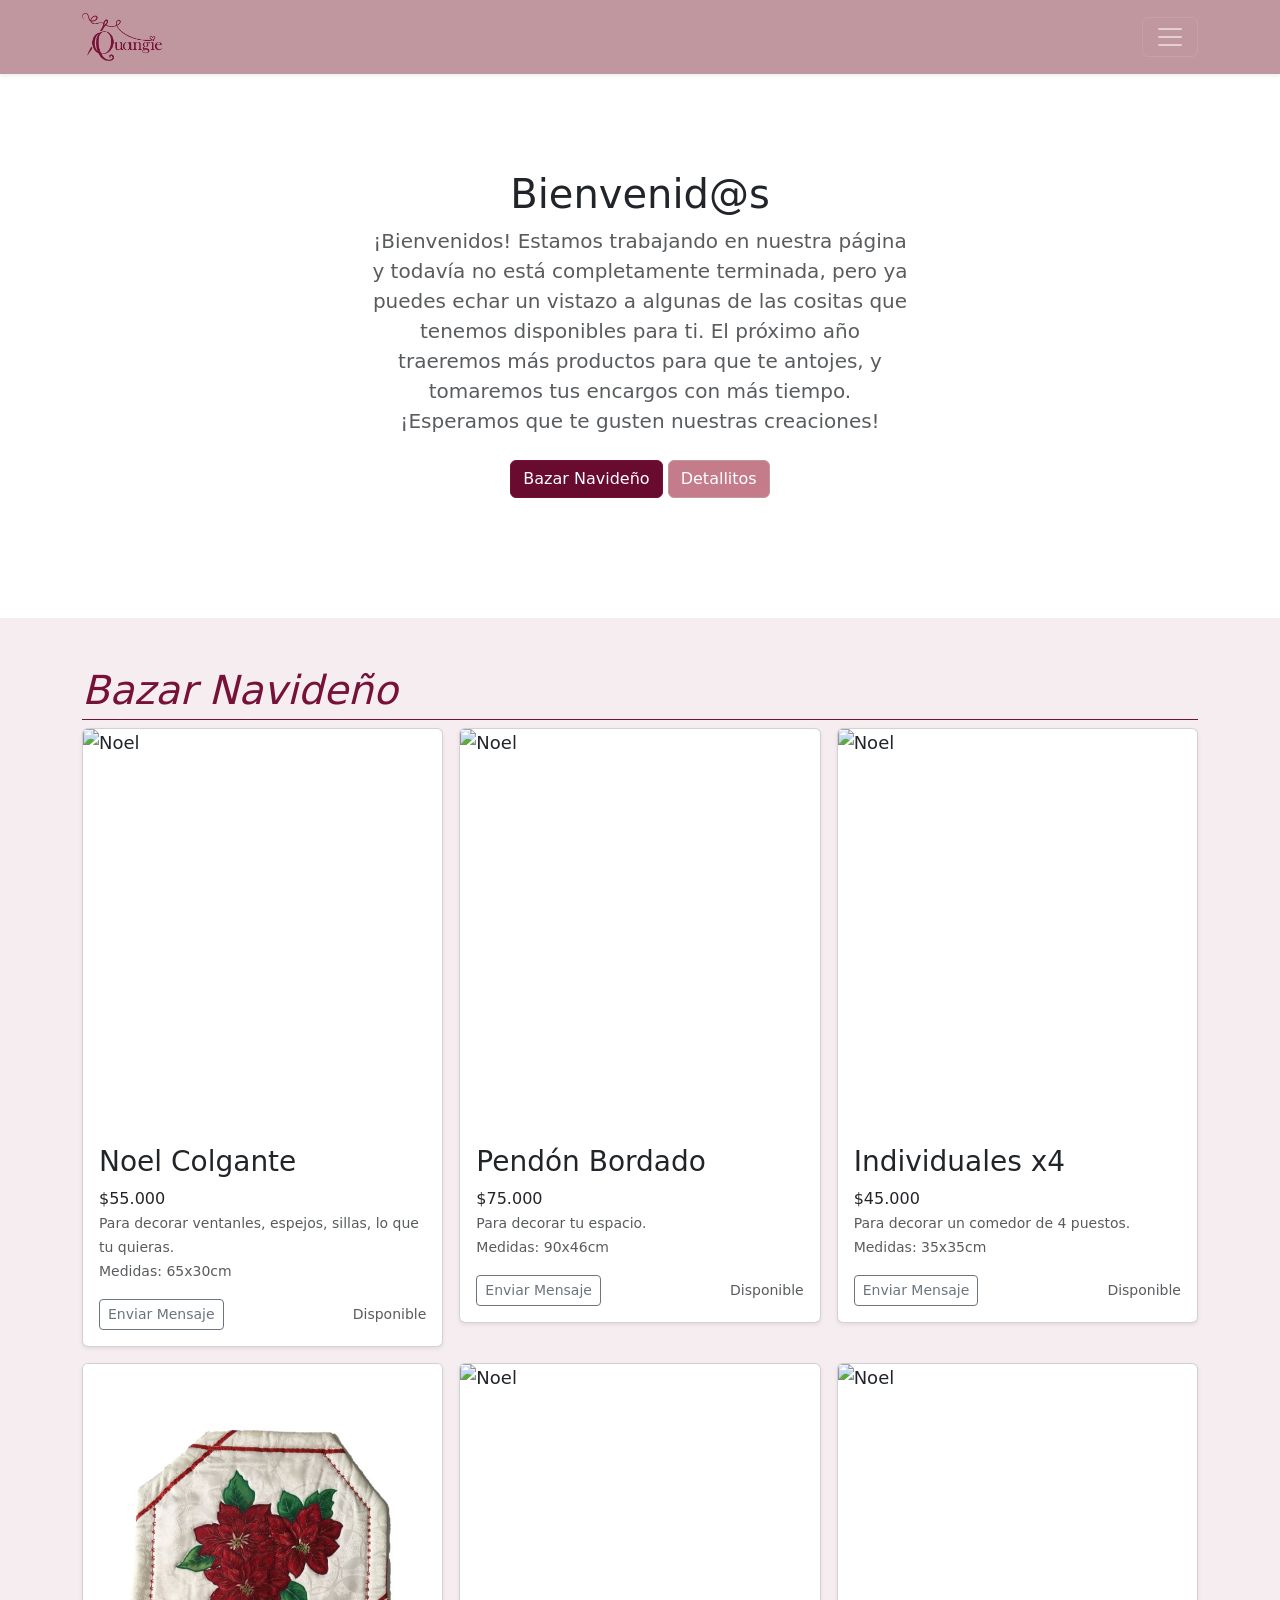
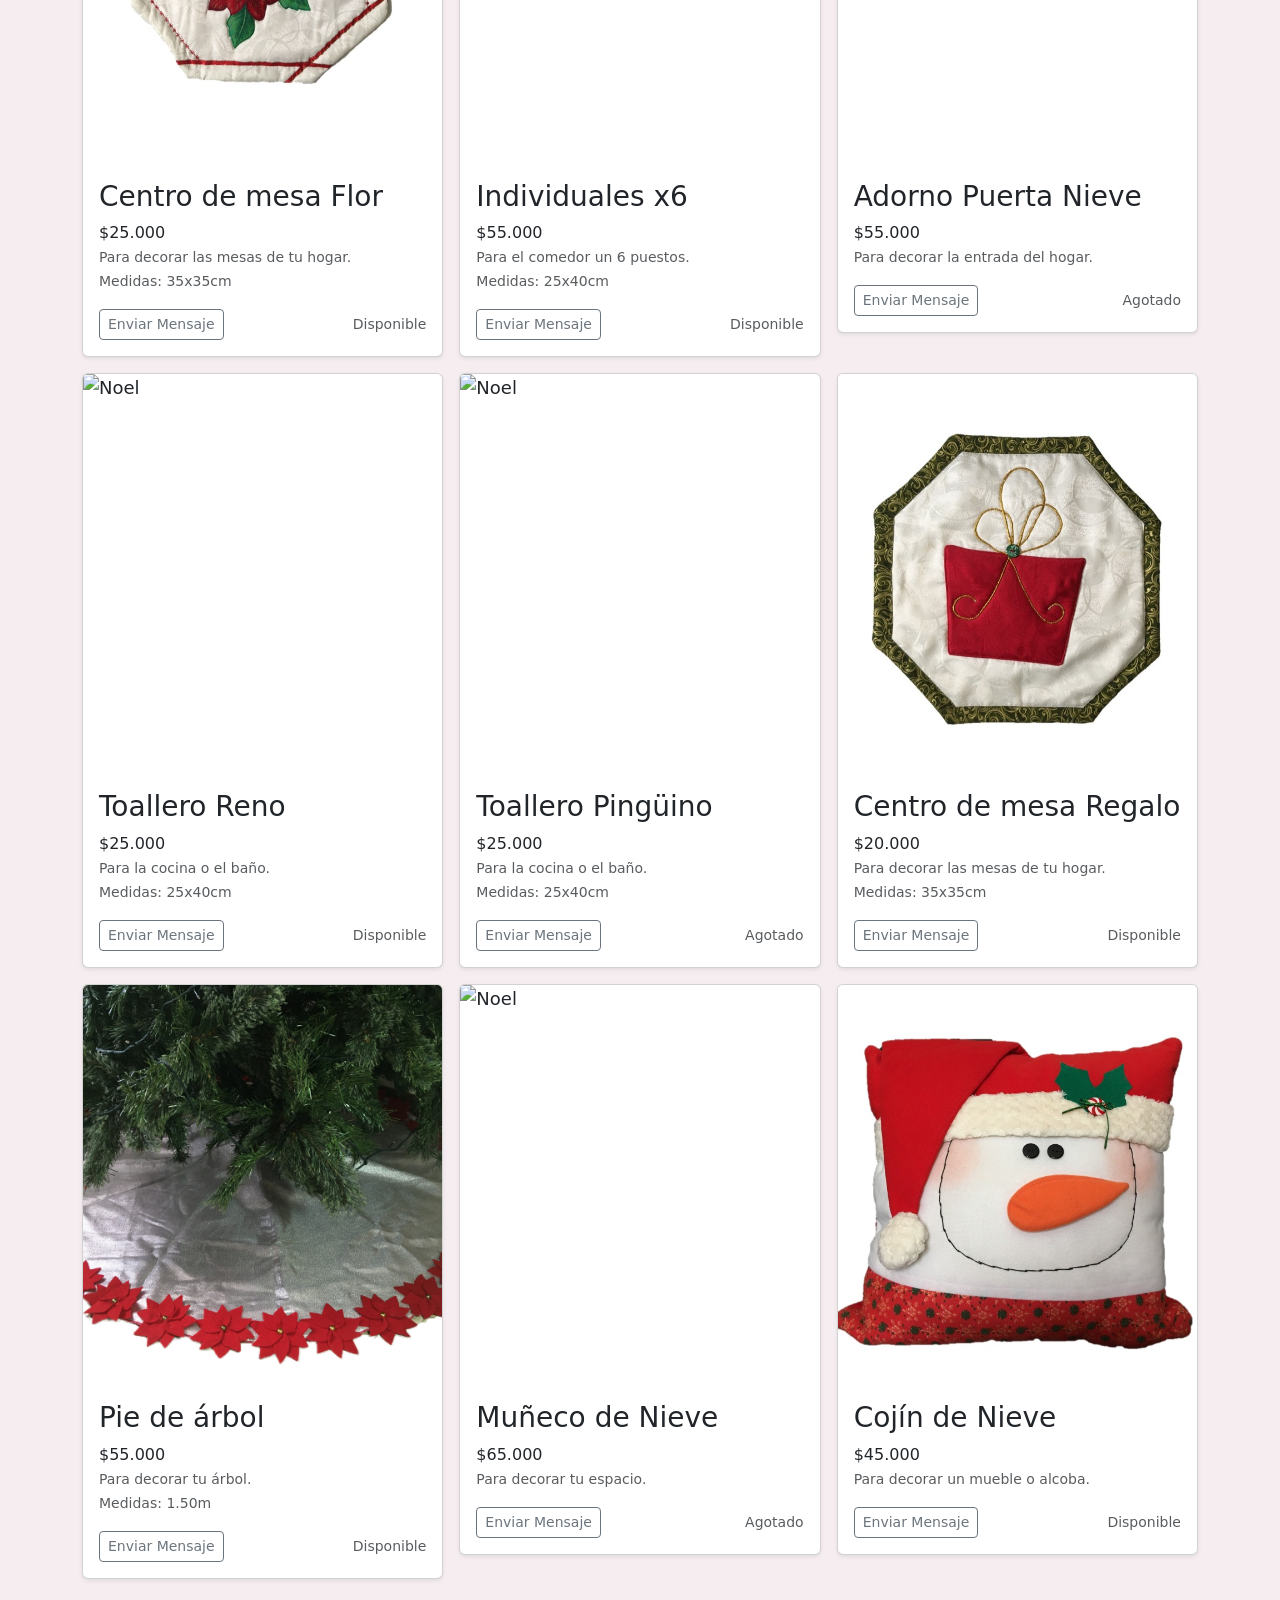
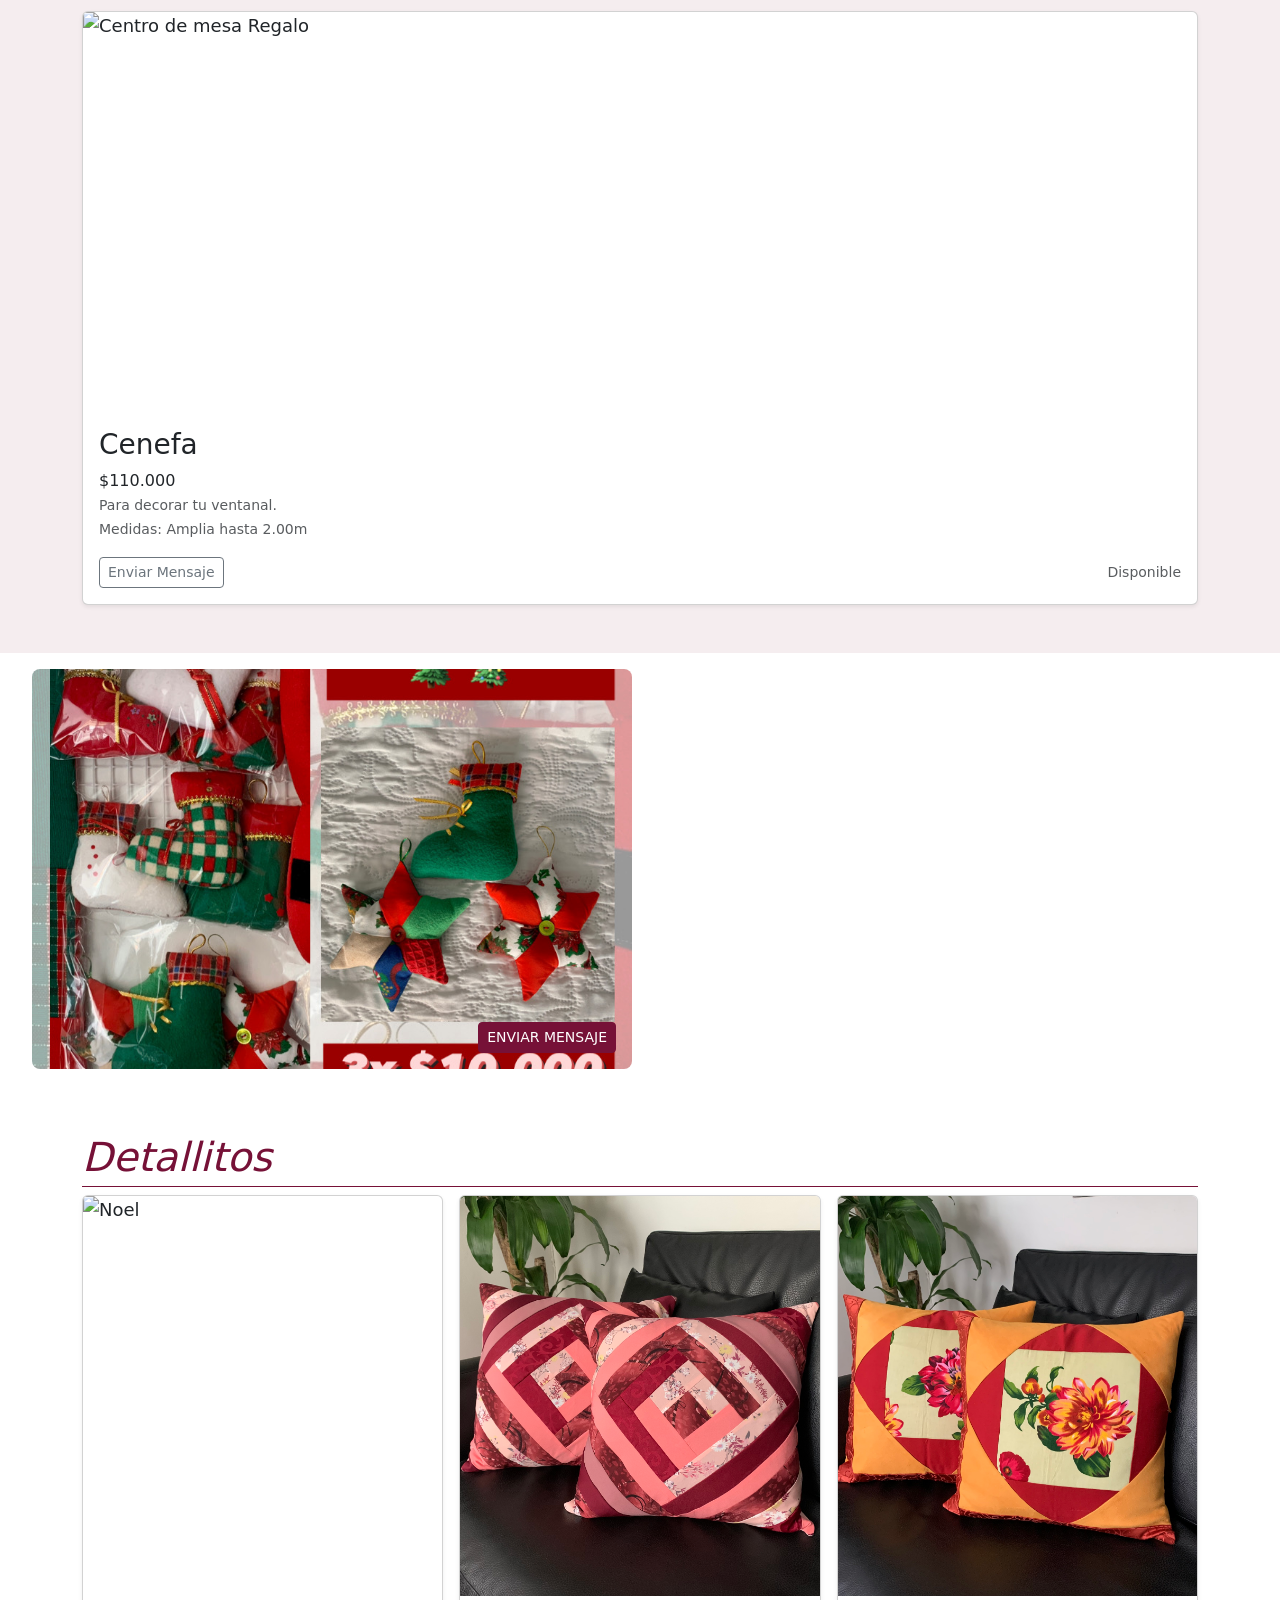
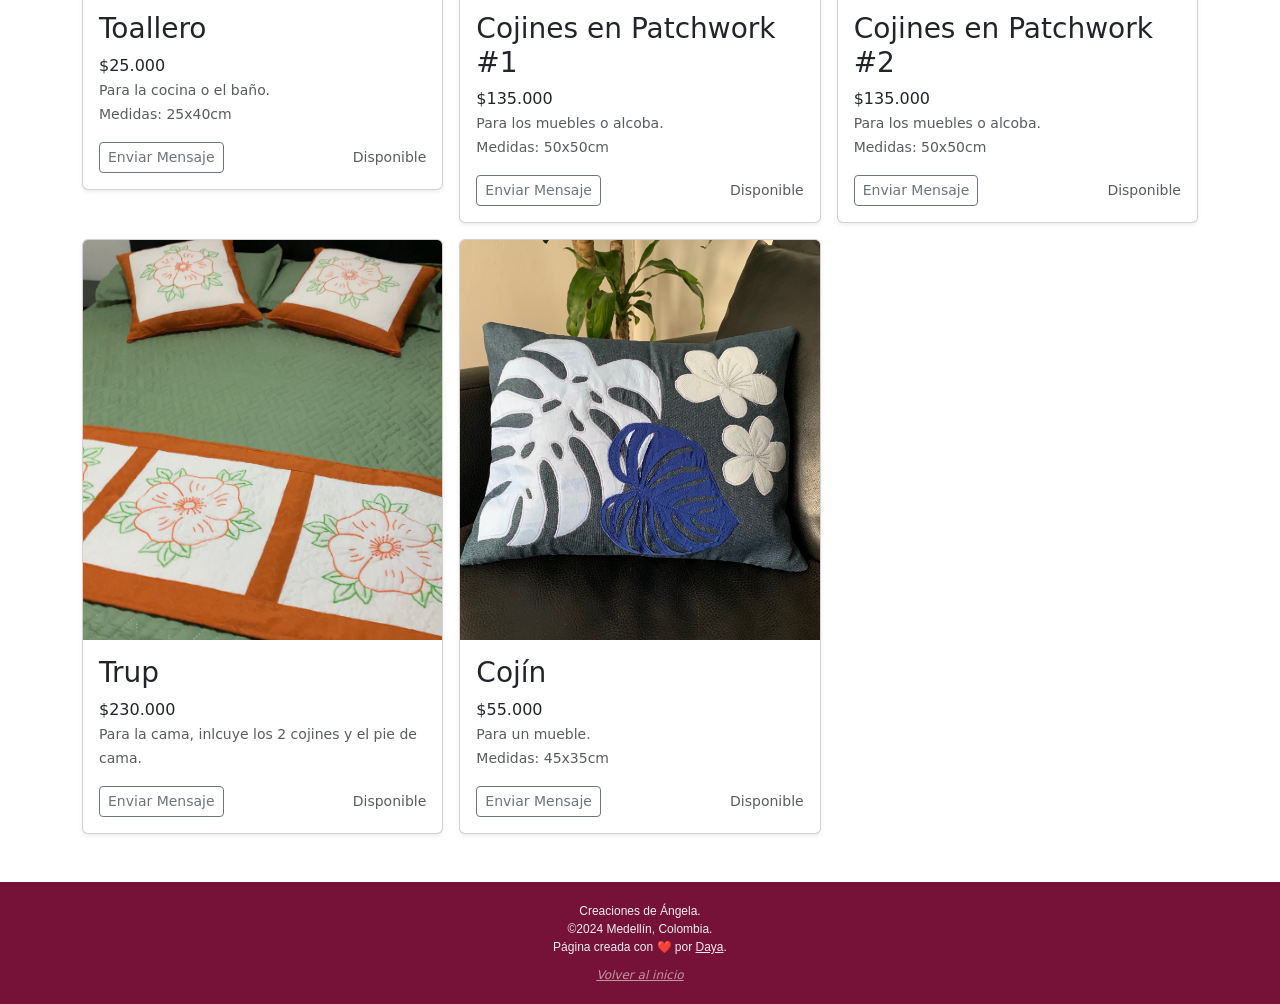
==== commit deb3a875: "Detalles" ====
--- a/index.html
+++ b/index.html
@@ -177,7 +177,7 @@
             <img src="./assets/IMG_5729.png" alt="Noel"class="bd-placeholder-img card-img-top" width="100%" height="400" style="object-fit: cover;"<rect width="100%" height="100%" fill="#55595c"/></img>
             <div class="card-body">
               <h3>Noel Colgante</h3>
-              <p class="card-text">$45.000 <br> <small class="text-body-secondary">Para decorar ventanles, espejos, sillas, lo que tu quieras. <br> Medidas: 65x30cm</small></p>
+              <p class="card-text">$55.000 <br> <small class="text-body-secondary">Para decorar ventanles, espejos, sillas, lo que tu quieras. <br> Medidas: 65x30cm</small></p>
               <div class="d-flex justify-content-between align-items-center">
                 <div class="btn-group">
                   <a href="https://wa.me/573233879983?text=Buenos%20d%C3%ADas,%20estoy%20interesada%20en%20el%20Noel%20Colgante" 
@@ -323,7 +323,7 @@
             <img src="./assets/IMG-20211106-WA0019.jpg" alt="Noel"class="bd-placeholder-img card-img-top" width="100%" height="400" style="object-fit: cover;"<rect width="100%" height="100%" fill="#55595c"/></img>
             <div class="card-body">
               <h3>Centro de mesa Regalo</h3>
-              <p class="card-text">$25.000 <br> <small class="text-body-secondary">Para decorar las mesas de tu hogar. <br> Medidas: 35x35cm</small></p>
+              <p class="card-text">$20.000 <br> <small class="text-body-secondary">Para decorar las mesas de tu hogar. <br> Medidas: 35x35cm</small></p>
               <div class="d-flex justify-content-between align-items-center">
                 <div class="btn-group">
                   <a href="https://wa.me/573233879983?text=Buenos%20d%C3%ADas,%20estoy%20interesada%20en%20el%20Noel%20Colgante" 
@@ -409,7 +409,7 @@
           <div class="card-body">
             <h3>Cenefa</h3>
             <p class="card-text">
-              $90.000 <br>
+              $110.000 <br>
               <small class="text-body-secondary">
                 Para decorar tu ventanal. <br>
                 Medidas: Amplia hasta 2.00m
@@ -478,7 +478,7 @@
             <img src="./assets/cojin3.jpg" alt="Noel"class="bd-placeholder-img card-img-top" width="100%" height="400" style="object-fit: cover;"<rect width="100%" height="100%" fill="#55595c"/></img>
             <div class="card-body">
               <h3>Cojines en Patchwork #1</h3>
-              <p class="card-text">$45.000 <br> <small class="text-body-secondary">Para los muebles o alcoba.<br> Medidas: 50x50cm</small></p>
+              <p class="card-text">$135.000 <br> <small class="text-body-secondary">Para los muebles o alcoba.<br> Medidas: 50x50cm</small></p>
               <div class="d-flex justify-content-between align-items-center">
                 <div class="btn-group">
                   <a href="https://wa.me/573233879983?text=Buenos%20d%C3%ADas,%20estoy%20interesada%20en%20los%20Cojines%20#1" 
@@ -496,7 +496,7 @@
             <img src="./assets/cojin2.jpg" alt="Noel"class="bd-placeholder-img card-img-top" width="100%" height="400" style="object-fit: cover;"<rect width="100%" height="100%" fill="#55595c"/></img>
             <div class="card-body">
               <h3>Cojines en Patchwork #2</h3>
-              <p class="card-text">$45.000 <br> <small class="text-body-secondary">Para los muebles o alcoba. <br> Medidas: 50x50cm</small></p>
+              <p class="card-text">$135.000 <br> <small class="text-body-secondary">Para los muebles o alcoba. <br> Medidas: 50x50cm</small></p>
               <div class="d-flex justify-content-between align-items-center">
                 <div class="btn-group">
                   <a href="https://wa.me/573233879983?text=Buenos%20d%C3%ADas,%20estoy%20interesada%20en%20los%20Cojines%20#2" 
@@ -515,7 +515,7 @@
             <img src="./assets/IMG_9604.PNG" alt="Noel"class="bd-placeholder-img card-img-top" width="100%" height="400" style="object-fit: cover;"<rect width="100%" height="100%" fill="#55595c"/></img>
             <div class="card-body">
               <h3>Trup</h3>
-              <p class="card-text">$45.000 <br> <small class="text-body-secondary">Para la cama, inlcuye los 2 cojines y el pie de cama. <br> </small></p>
+              <p class="card-text">$230.000 <br> <small class="text-body-secondary">Para la cama, inlcuye los 2 cojines y el pie de cama. <br> </small></p>
               <div class="d-flex justify-content-between align-items-center">
                 <div class="btn-group">
                   <a href="https://wa.me/573233879983?text=Buenos%20d%C3%ADas,%20estoy%20interesada%20en%20el%20Trup" 
@@ -533,7 +533,7 @@
             <img src="./assets/cojin1.jpg" alt="Noel"class="bd-placeholder-img card-img-top" width="100%" height="400" style="object-fit: cover;"<rect width="100%" height="100%" fill="#55595c"/></img>
             <div class="card-body">
               <h3>Cojín</h3>
-              <p class="card-text">$45.000 <br> <small class="text-body-secondary">Para un mueble. <br> Medidas: 45x35cm</small></p>
+              <p class="card-text">$55.000 <br> <small class="text-body-secondary">Para un mueble. <br> Medidas: 45x35cm</small></p>
               <div class="d-flex justify-content-between align-items-center">
                 <div class="btn-group">
                   <a href="https://wa.me/573233879983?text=Buenos%20d%C3%ADas,%20estoy%20interesada%20en%20el%20Cojín" 
@@ -553,7 +553,7 @@
 <footer class="custom-footer">
   <div class="container text-center">
     
-    <p class="footer-text">Creaciones de Ángela. <br>&copy;2024 Colombia, Medellín.<span id="currentYear"> <br></span>  </p>
+    <p class="footer-text">Creaciones de Ángela. <br>&copy;2024 Medellín, Colombia.<span id="currentYear"> <br></span>  </p>
     <p class="footer-text">Página creada con ❤️ por <a href="https://www.instagram.com/by_daya__" target="_blank" class="footer-link">Daya</a>.</p>
     <a href="#" class="footer-back-to-top">Volver al inicio</a>
   </div>
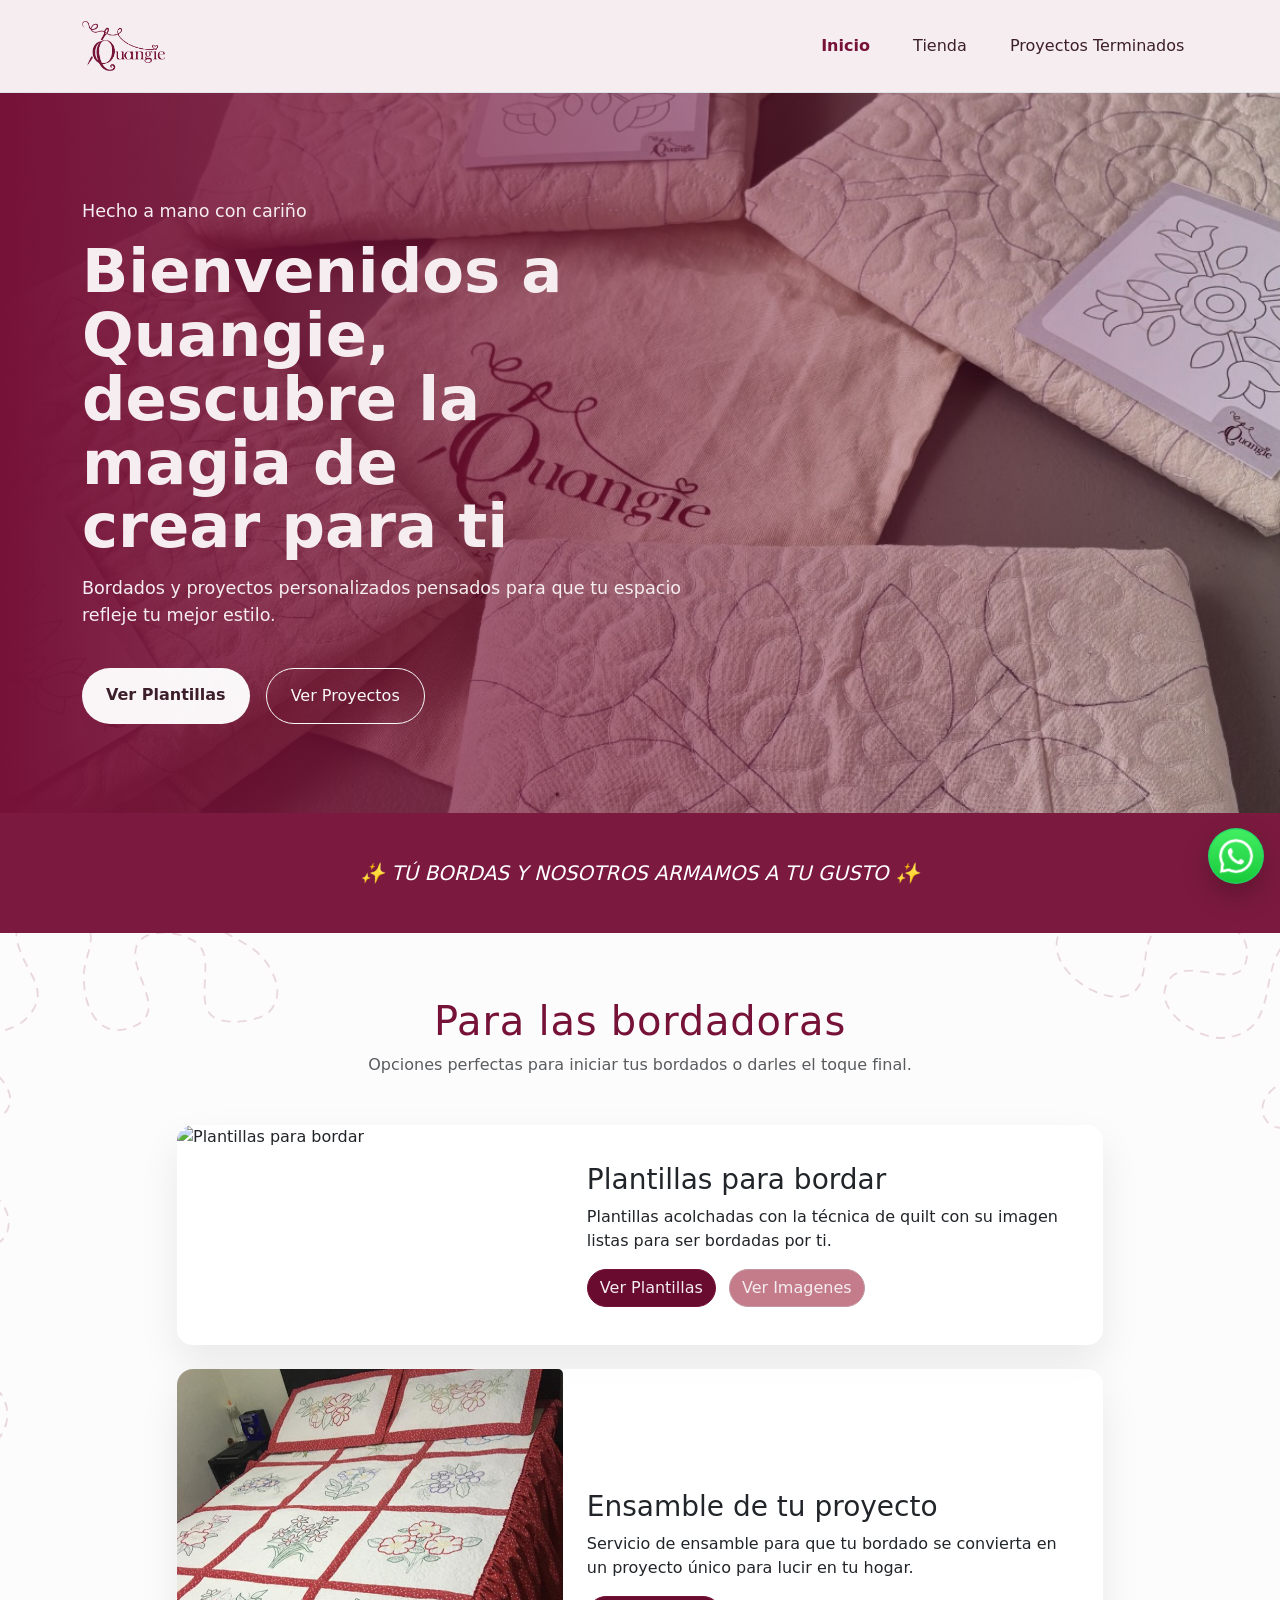
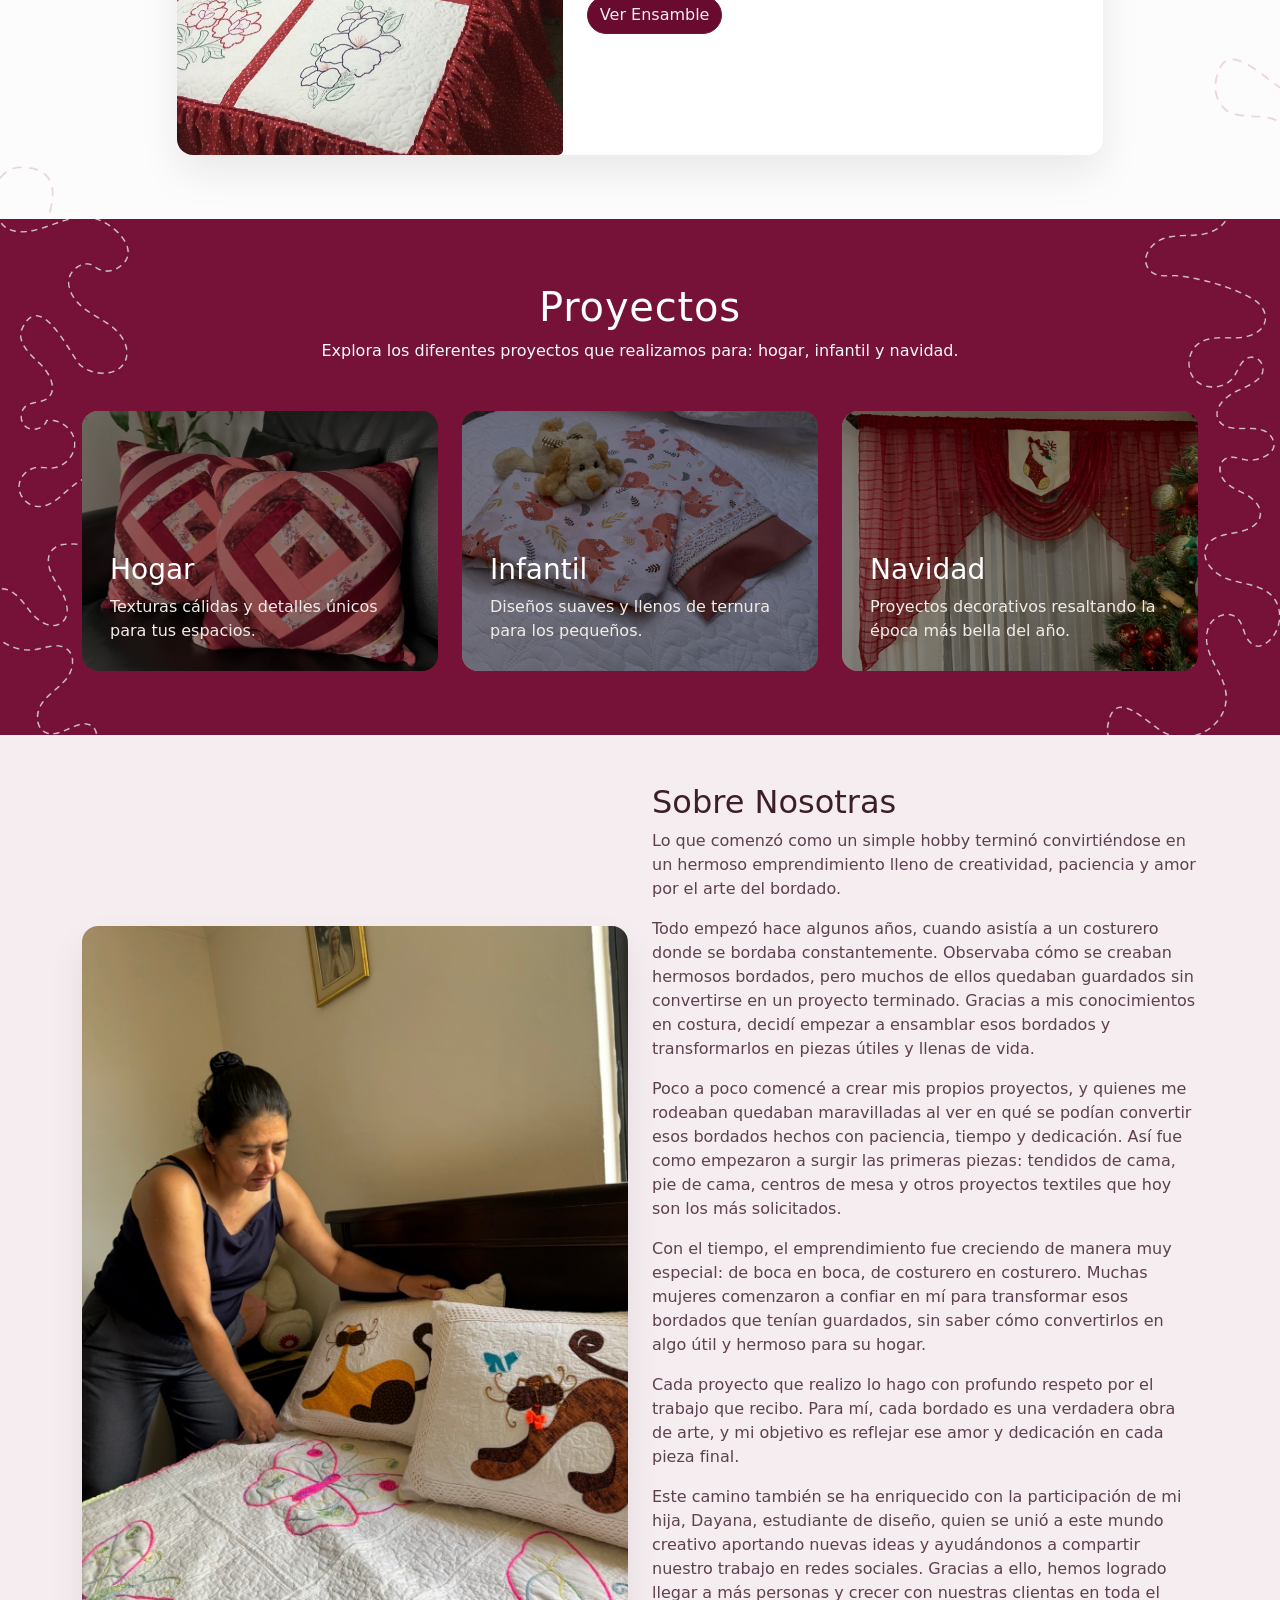
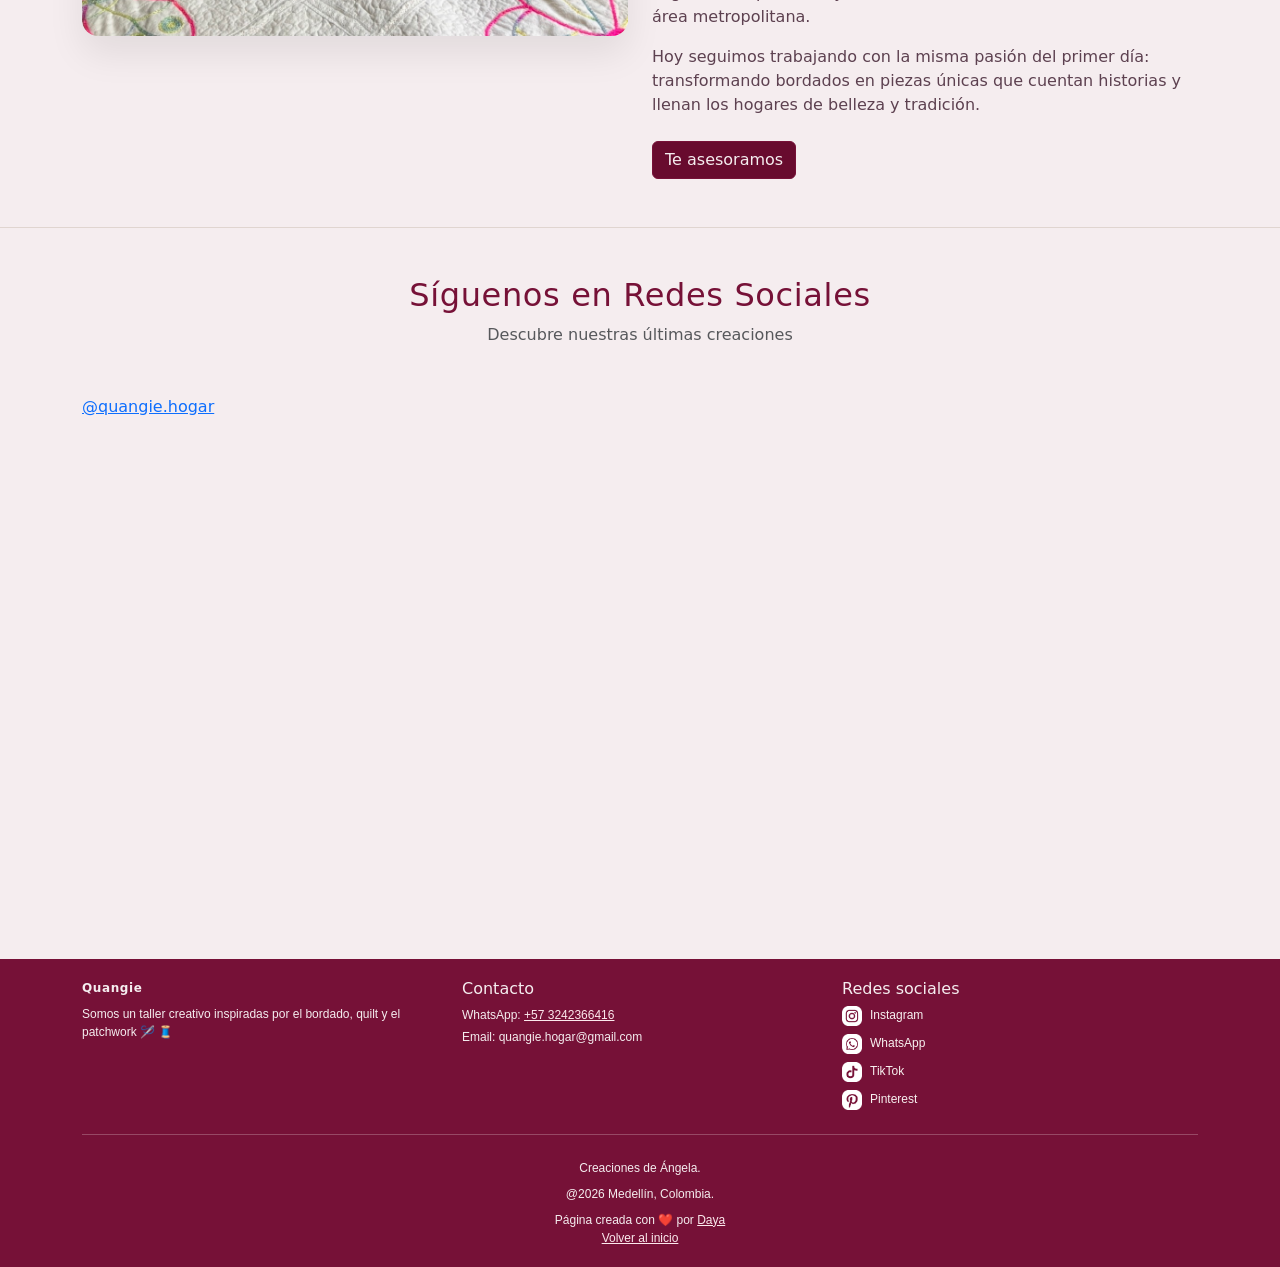
==== commit 91b8597a: "PaginaQuangieMarzo Completa hasta Marzo" ====
--- a/index.html
+++ b/index.html
@@ -1,561 +1,265 @@
-<!doctype html>
-<html lang="es" data-bs-theme="auto">
-  <head><script src="https://cdn.jsdelivr.net/npm/bootstrap@5.3.3/dist/js/bootstrap.bundle.min.js"
-    integrity="sha384-YvpcrYf0tY3lHB60NNkmXc5s9fDVZLESaAA55NDzOxhy9GkcIdslK1eN7N6jIeHz"
-    crossorigin="anonymous"></script>
-
+﻿<!doctype html>
+<html lang="es">
+  <head>
     <meta charset="utf-8">
     <meta name="viewport" content="width=device-width, initial-scale=1">
-    <meta name="description" content="">
-    <meta name="author" content="Mark Otto, Jacob Thornton, and Bootstrap contributors">
-    <meta name="generator" content="Hugo 0.122.0">
+    <meta name="description" content="Quangie handmade embroidery">
+    <title>Quangie - Inicio</title>
+
     <link rel="shortcut icon" href="./assets/Logo.png">
-    <title>Quangie</title>
-
-    <link rel="canonical" href="https://getbootstrap.com/docs/5.3/examples/blog/">
-
-    <link rel="stylesheet" href="https://cdn.jsdelivr.net/npm/@docsearch/css@3">
-
-    <link href="https://cdn.jsdelivr.net/npm/bootstrap@5.3.3/dist/css/bootstrap.min.css" rel="stylesheet"
-    integrity="sha384-QWTKZyjpPEjISv5WaRU9OFeRpok6YctnYmDr5pNlyT2bRjXh0JMhjY6hW+ALEwIH" crossorigin="anonymous">
-
+    <link rel="stylesheet" href="https://cdn.jsdelivr.net/npm/bootstrap@5.3.3/dist/css/bootstrap.min.css"
+      integrity="sha384-QWTKZyjpPEjISv5WaRU9OFeRpok6YctnYmDr5pNlyT2bRjXh0JMhjY6hW+ALEwIH" crossorigin="anonymous">
     <link rel="stylesheet" href="style.css">
-
-    <style>
-      .bd-placeholder-img {
-        font-size: 1.125rem;
-        text-anchor: middle;
-        -webkit-user-select: none;
-        -moz-user-select: none;
-        user-select: none;
-      }
-
-      @media (min-width: 768px) {
-        .bd-placeholder-img-lg {
-          font-size: 3.5rem;
-        }
-      }
-
-      .b-example-divider {
-        width: 100%;
-        height: 3rem;
-        background-color: rgba(0, 0, 0, .1);
-        border: solid rgba(0, 0, 0, .15);
-        border-width: 1px 0;
-        box-shadow: inset 0 .5em 1.5em rgba(0, 0, 0, .1), inset 0 .125em .5em rgba(0, 0, 0, .15);
-      }
-
-      .b-example-vr {
-        flex-shrink: 0;
-        width: 1.5rem;
-        height: 100vh;
-      }
-
-      .bi {
-        vertical-align: -.125em;
-        fill: currentColor;
-      }
-
-      .nav-scroller {
-        position: relative;
-        z-index: 2;
-        height: 2.75rem;
-        overflow-y: hidden;
-      }
-
-      .nav-scroller .nav {
-        display: flex;
-        flex-wrap: nowrap;
-        padding-bottom: 1rem;
-        margin-top: -1px;
-        overflow-x: auto;
-        text-align: center;
-        white-space: nowrap;
-        -webkit-overflow-scrolling: touch;
-      }
-
-      .btn-bd-primary {
-        --bd-violet-bg: #712cf9;
-        --bd-violet-rgb: 112.520718, 44.062154, 249.437846;
-
-        --bs-btn-font-weight: 600;
-        --bs-btn-color: var(--bs-white);
-        --bs-btn-bg: var(--bd-violet-bg);
-        --bs-btn-border-color: var(--bd-violet-bg);
-        --bs-btn-hover-color: var(--bs-white);
-        --bs-btn-hover-bg: #6528e0;
-        --bs-btn-hover-border-color: #6528e0;
-        --bs-btn-focus-shadow-rgb: var(--bd-violet-rgb);
-        --bs-btn-active-color: var(--bs-btn-hover-color);
-        --bs-btn-active-bg: #5a23c8;
-        --bs-btn-active-border-color: #5a23c8;
-      }
-
-      .bd-mode-toggle {
-        z-index: 1500;
-      }
-
-      .bd-mode-toggle .dropdown-menu .active .bi {
-        display: block !important;
-      }
-    </style>
-
-    
   </head>
   <body>
-    <svg xmlns="http://www.w3.org/2000/svg" class="d-none">
-      <symbol id="check2" viewBox="0 0 16 16">
-        <path d="M13.854 3.646a.5.5 0 0 1 0 .708l-7 7a.5.5 0 0 1-.708 0l-3.5-3.5a.5.5 0 1 1 .708-.708L6.5 10.293l6.646-6.647a.5.5 0 0 1 .708 0z"/>
-      </symbol>
-      <symbol id="circle-half" viewBox="0 0 16 16">
-        <path d="M8 15A7 7 0 1 0 8 1v14zm0 1A8 8 0 1 1 8 0a8 8 0 0 1 0 16z"/>
-      </symbol>
-      <symbol id="moon-stars-fill" viewBox="0 0 16 16">
-        <path d="M6 .278a.768.768 0 0 1 .08.858 7.208 7.208 0 0 0-.878 3.46c0 4.021 3.278 7.277 7.318 7.277.527 0 1.04-.055 1.533-.16a.787.787 0 0 1 .81.316.733.733 0 0 1-.031.893A8.349 8.349 0 0 1 8.344 16C3.734 16 0 12.286 0 7.71 0 4.266 2.114 1.312 5.124.06A.752.752 0 0 1 6 .278z"/>
-        <path d="M10.794 3.148a.217.217 0 0 1 .412 0l.387 1.162c.173.518.579.924 1.097 1.097l1.162.387a.217.217 0 0 1 0 .412l-1.162.387a1.734 1.734 0 0 0-1.097 1.097l-.387 1.162a.217.217 0 0 1-.412 0l-.387-1.162A1.734 1.734 0 0 0 9.31 6.593l-1.162-.387a.217.217 0 0 1 0-.412l1.162-.387a1.734 1.734 0 0 0 1.097-1.097l.387-1.162zM13.863.099a.145.145 0 0 1 .274 0l.258.774c.115.346.386.617.732.732l.774.258a.145.145 0 0 1 0 .274l-.774.258a1.156 1.156 0 0 0-.732.732l-.258.774a.145.145 0 0 1-.274 0l-.258-.774a1.156 1.156 0 0 0-.732-.732l-.774-.258a.145.145 0 0 1 0-.274l.774-.258c.346-.115.617-.386.732-.732L13.863.1z"/>
-      </symbol>
-      <symbol id="sun-fill" viewBox="0 0 16 16">
-        <path d="M8 12a4 4 0 1 0 0-8 4 4 0 0 0 0 8zM8 0a.5.5 0 0 1 .5.5v2a.5.5 0 0 1-1 0v-2A.5.5 0 0 1 8 0zm0 13a.5.5 0 0 1 .5.5v2a.5.5 0 0 1-1 0v-2A.5.5 0 0 1 8 13zm8-5a.5.5 0 0 1-.5.5h-2a.5.5 0 0 1 0-1h2a.5.5 0 0 1 .5.5zM3 8a.5.5 0 0 1-.5.5h-2a.5.5 0 0 1 0-1h2A.5.5 0 0 1 3 8zm10.657-5.657a.5.5 0 0 1 0 .707l-1.414 1.415a.5.5 0 1 1-.707-.708l1.414-1.414a.5.5 0 0 1 .707 0zm-9.193 9.193a.5.5 0 0 1 0 .707L3.05 13.657a.5.5 0 0 1-.707-.707l1.414-1.414a.5.5 0 0 1 .707 0zm9.193 2.121a.5.5 0 0 1-.707 0l-1.414-1.414a.5.5 0 0 1 .707-.707l1.414 1.414a.5.5 0 0 1 0 .707zM4.464 4.465a.5.5 0 0 1-.707 0L2.343 3.05a.5.5 0 1 1 .707-.707l1.414 1.414a.5.5 0 0 1 0 .708z"/>
-      </symbol>
-    </svg>
-
+    <header>
+      <nav class="navbar navbar-expand-lg border-bottom shadow-sm py-3">
+        <div class="container">
+          <a class="navbar-brand d-flex align-items-center" href="index.html">
+            <img src="./assets/Logotipo.png" alt="Quangie" style="height: 50px; width: auto;" class="me-2">
+          </a>
+          <button class="navbar-toggler" type="button" data-bs-toggle="collapse" data-bs-target="#navMenu"
+            aria-controls="navMenu" aria-expanded="false" aria-label="Toggle navigation">
+            <span class="navbar-toggler-icon"></span>
+          </button>
+          <div class="collapse navbar-collapse" id="navMenu">
+            <ul class="navbar-nav ms-auto mb-2 mb-lg-0">
+              <li class="nav-item"><a class="nav-link active" aria-current="page" href="index.html">Inicio</a></li>
+              <li class="nav-item"><a class="nav-link" href="tienda.html">Tienda</a></li>
+              <li class="nav-item"><a class="nav-link" href="proyectos.html">Proyectos Terminados</a></li>
+            </ul>
+          </div>
+        </div>
+      </nav>
+    </header>
+
+    <main>
+      <section class="hero-section">
+        <div class="container hero-content">
+          <div class="row align-items-center">
+            <div class="col-lg-7">
+                <p class="mb-3 text-quangie-primary small">Hecho a mano con cariño</p>
+              <h1>Bienvenidos a Quangie,<br> descubre la magia de crear para ti</h1>
+                <p class="lead"><strong>Bordados y proyectos personalizados pensados para que tu espacio refleje tu mejor estilo.</strong></p>
+              <div class="hero-actions d-flex flex-column flex-sm-row">
+                <a href="tienda.html#plantillas" class="btn btn-hero me-sm-3 mb-3 mb-sm-0">Ver Plantillas</a>
+                <a href="proyectos.html#hogar" class="btn btn-outline-light">Ver Proyectos</a>
+              </div>
+            </div>
+          </div>
+        </div>
+      </section>
+
+      <section class="divider-section text-center" id="">
+        <div class="container d-flex align-items-center justify-content-center" style="max-width: 600px;">
+          <h1 class="mb-0 fs-5" style="text-transform: uppercase; font-style: italic;">✨ Tú bordas y nosotros armamos a tu gusto ✨</h1>
+        </div>
+      </section>
+
+      <section class="bordadoras-section">
+        <div class="container section-content">
+          <div class="text-center mb-5">
+        <h1 class="section-title" style="color: var(--quangie-primary);">Para las bordadoras</h1>
+        <p class="text-muted" style="color: var(--quangie-primary);">Opciones perfectas para iniciar tus bordados o darles el toque final.</p>
+          </div>
+          <div class="row g-4 justify-content-center">
+        <div class="col-lg-10">
+          <div class="card bordadoras-card flex-column flex-md-row align-items-center">
+            <div class="col-md-5 p-0">
+          <img src="./assets/imgPlantillas.jpg" alt="Plantillas para bordar" class="img-fluid card-img">
+            </div>
+            <div class="col-md-7 d-flex align-items-center">
+          <div class="card-body">
+            <h3>Plantillas para bordar</h3>
+            <p>Plantillas acolchadas con la técnica de quilt con su imagen listas para ser bordadas por ti.</p>
+            <a href="tienda.html#plantillas" class="btn btn-primary me-2">Ver Plantillas</a>
+            <a href="tienda.html#imagenes" class="btn btn-secondary">Ver Imagenes</a>
+          </div>
+            </div>
+          </div>
+        </div>
+        <div class="col-lg-10">
+          <div class="card bordadoras-card flex-column flex-md-row align-items-center">
+            <div class="col-md-5 p-0">
+          <img src="./assets/imgEnsamble.jpg" alt="Ensamble de proyecto" class="img-fluid card-img">
+            </div>
+            <div class="col-md-7 d-flex align-items-center">
+          <div class="card-body">
+            <h3>Ensamble de tu proyecto</h3>
+            <p>Servicio de ensamble para que tu bordado se convierta en un proyecto único para lucir en tu hogar.</p>
+            <a href="tienda.html#ensamble" class="btn btn-primary">Ver Ensamble</a>
+          </div>
+            </div>
+          </div>
+        </div>
+          </div>
+        </div>
+      </section>
+
+      <section class="projects-section">
+        <div class="container">
+          <div class="text-center mb-5">
+            <h1 class="section-title text-white">Proyectos</h1>
+            <p class="text-light">Explora los diferentes proyectos que realizamos para: hogar, infantil y navidad.</p>
+          </div>
+          <div class="row g-4">
+            <div class="col-md-4">
+              <a href="proyectos.html#hogar" class="text-decoration-none">
+                <article class="project-card" style="background-image: url('./assets/cojin3.jpg');">
+                  <div class="project-text">
+                    <h3>Hogar</h3>
+                    <p>Texturas cálidas y detalles únicos para tus espacios.</p>
+                  </div>
+                </article>
+              </a>
+            </div>
+            <div class="col-md-4">
+              <a href="proyectos.html#infantil" class="text-decoration-none">
+                <article class="project-card" style="background-image: url('./assets/IMG_4959.jpg');">
+                  <div class="project-text">
+                    <h3>Infantil</h3>
+                    <p>Diseños suaves y llenos de ternura para los pequeños.</p>
+                  </div>
+                </article>
+              </a>
+            </div>
+            <div class="col-md-4">
+              <a href="proyectos.html#navidad" class="text-decoration-none">
+                <article class="project-card" style="background-image: url('./assets/IMG_6957.JPG');">
+                  <div class="project-text">
+                    <h3>Navidad</h3>
+                    <p>Proyectos decorativos resaltando la época más bella del año.</p>
+                  </div>
+                </article>
+              </a>
+            </div>
+          </div>
+        </div>
+      </section>
+
+      <section class="about-section py-5 bg-soft">
+        <div class="container">
+          <div class="row g-4 align-items-center">
+            <div class="col-md-6 d-flex align-items-center">
+              <div class="card about-card w-100">
+              <div class="about-image">
+                <img src="./assets/nosotras.jpg" alt="Sobre Nosotras" class="img-fluid">
+              </div>
+              </div>
+            </div>
+            <div class="col-md-6">
+              <div class="about-text">
+                <h2>Sobre Nosotras</h2>
+                <p style="text-align: left;">Lo que comenzó como un simple hobby terminó convirtiéndose en un hermoso emprendimiento lleno de creatividad, paciencia y amor por el arte del bordado.</p>
+
+                <p style="text-align: left;">Todo empezó hace algunos años, cuando asistía a un costurero donde se bordaba constantemente. Observaba cómo se creaban hermosos bordados, pero muchos de ellos quedaban guardados sin convertirse en un proyecto terminado. Gracias a mis conocimientos en costura, decidí empezar a ensamblar esos bordados y transformarlos en piezas útiles y llenas de vida.</p>
+
+                <p style="text-align: left;">Poco a poco comencé a crear mis propios proyectos, y quienes me rodeaban quedaban maravilladas al ver en qué se podían convertir esos bordados hechos con paciencia, tiempo y dedicación. Así fue como empezaron a surgir las primeras piezas: tendidos de cama, pie de cama, centros de mesa y otros proyectos textiles que hoy son los más solicitados.</p>
+
+                <p style="text-align: left;">Con el tiempo, el emprendimiento fue creciendo de manera muy especial: de boca en boca, de costurero en costurero. Muchas mujeres comenzaron a confiar en mí para transformar esos bordados que tenían guardados, sin saber cómo convertirlos en algo útil y hermoso para su hogar.</p>
+
+                <p style="text-align: left;">Cada proyecto que realizo lo hago con profundo respeto por el trabajo que recibo. Para mí, cada bordado es una verdadera obra de arte, y mi objetivo es reflejar ese amor y dedicación en cada pieza final.</p>
+
+                <p style="text-align: left;">Este camino también se ha enriquecido con la participación de mi hija, Dayana, estudiante de diseño, quien se unió a este mundo creativo aportando nuevas ideas y ayudándonos a compartir nuestro trabajo en redes sociales. Gracias a ello, hemos logrado llegar a más personas y crecer con nuestras clientas en toda el área metropolitana.</p>
+
+                <p style="text-align: left; margin-bottom: 1.5rem;">Hoy seguimos trabajando con la misma pasión del primer día: transformando bordados en piezas únicas que cuentan historias y llenan los hogares de belleza y tradición.</p>
+                <a href="https://wa.me/573242366416?text=Hola%20Quangie%2C%20me%20gustar%C3%ADa%20recibir%20asesor%C3%ADa" target="_blank" class="btn btn-primary">Te asesoramos</a>
+              </div>
+            </div>
+          </div>
+        </div>
+      </section>
+
+      <section class="social-media-section py-5">
+        <div class="container">
+          <div class="text-center mb-5">
+            <h2 class="section-title" style="color: var(--quangie-primary);">Síguenos en Redes Sociales</h2>
+            <p class="text-muted" style="color: var(--quangie-primary);">Descubre nuestras últimas creaciones</p>
+          </div>
+          <div class="row g-4">
+            <div class="col-lg-6">
+              <blockquote class="tiktok-embed" cite="https://www.tiktok.com/@quangie.hogar" data-unique-id="quangie.hogar" data-embed-type="creator" style="max-width: 100%; min-width: 288px;">
+                <section>
+                  <a target="_blank" href="https://www.tiktok.com/@quangie.hogar">@quangie.hogar</a>
+                </section>
+              </blockquote>
+              <script async src="https://www.tiktok.com/embed.js"></script>
+            </div>
+            <div class="col-lg-6">
+              <blockquote 
+                class="instagram-media" 
+                data-instgrm-permalink="https://www.instagram.com/quangie.hogar/" 
+                data-instgrm-version="14"
+                style="max-width:540px; width:100%;">
+              </blockquote>
+
+              <script async src="https://www.instagram.com/embed.js"></script>
+            </div>
+          </div>
+        </div>
+      </section>
+    </main>
+
+      <footer class="custom-footer">
+      <div class="container">
+      <div class="row gy-4">
+        <div class="col-md-4">
+        <p class="footer-brand mb-2">Quangie</p>
+        <p class="footer-text">Somos un taller creativo inspiradas por el bordado, quilt y el patchwork 🪡 🧵</p>
+        </div>
+        <div class="col-md-4">
+        <h6>Contacto</h6>
+        <p class="footer-text mb-1">WhatsApp: <a href="https://wa.me/573242366416" class="footer-link">+57 3242366416</a></p>
+        <p class="footer-text mb-0">Email: quangie.hogar@gmail.com</p>
+        </div>
+        <div class="col-md-4">
+        <h6>Redes sociales</h6>
+        <ul class="list-unstyled footer-text footer-social">
+          <li><a href="https://www.instagram.com/quangie.hogar/" target="_blank"><img src="./assets/instagram.png" alt="Instagram" style="height: 20px; width: 20px; margin-right: 8px;">Instagram</a></li>
+          <li style="margin-top: 8px;"><a href="https://wa.me/573242366416" target="_blank"><img src="./assets/whatsapp-icon.webp.png" alt="WhatsApp" style="height: 20px; width: 20px; margin-right: 8px;">WhatsApp</a></li>
+          <li style="margin-top: 8px;"><a href="https://www.tiktok.com/@quangie.hogar" target="_blank"><img src="./assets/tiktok.png" alt="TikTok" style="height: 20px; width: 20px; margin-right: 8px;">TikTok</a></li>
+          <li style="margin-top: 8px;"><a href="https://co.pinterest.com/quangiehogar/" target="_blank"><img src="./assets/pinterest.jpg.png" alt="Pinterest" style="height: 20px; width: 20px; margin-right: 8px;">Pinterest</a></li>
+        </ul>
+        </div>
+      </div>
+      <hr class="my-4">
+      <div class="text-center footer-text">
+        <p class="mb-2">Creaciones de Ángela.</p>
+        <p class="mb-2">@2026 Medellín, Colombia.</p>
+        <p class="mb-0">Página creada con ❤️ por <a href="https://www.behance.net/daya_arias" target="_blank" class="footer-link">Daya</a> </p>
+        <p class="mb-0"><a href="index.html" class="footer-link">Volver al inicio</a></p>
+      </div>
+      </div>
+    </footer>
+
+    <a class="floating-whatsapp" href="https://wa.me/573242366416?text=Hola%20Quangie%2C%20quiero%20más%20información" target="_blank">
+      <img src="./assets/whatsapp-icon.webp" alt="WhatsApp">
+    </a>
     
-<header data-bs-theme="dark">
-  <div class="collapse text-bg-dark" id="navbarHeader">
-    <div class="container">
-      <div class="row">
-        <div class="col-sm-8 col-md-7 py-4">
-          <h4>Nosotras</h4>
-          <p class="text-body-secondary">Somos un taller creativo donde diseñamos productos únicos y hechos con mucho cariño.</p>
-        </div>
-        <div class="col-sm-4 offset-md-1 py-4">
-          <h4>Contactos</h4>
-          <ul class="list-unstyled">
-            <li><a href="https://www.instagram.com/quangie.hogar/" class="text-white">Instagram</a></li>
-            <li><a href="https://wa.me/573233879983" class="text-white">Whatsapp</a></li>
-            <li><a href="https://mail.google.com/" class="text-white">quangie.hogar@gmail.com</a></li>
-          </ul>
-        </div>
-      </div>
-    </div>
-  </div>
-  <div class="navbar navbar-dark bg-dark shadow-sm">
-    <div class="container">
-      <a href="#" class="navbar-brand d-flex align-items-center">
-        <img src="./assets/Logotipo.png" alt="" style="height: auto; width: 80px;">
-      </a>
-      <button class="navbar-toggler" type="button" data-bs-toggle="collapse" data-bs-target="#navbarHeader" aria-controls="navbarHeader" aria-expanded="false" aria-label="Toggle navigation">
-        <span class="navbar-toggler-icon"></span>
-      </button>
-    </div>
-  </div>
-</header>
-
-<main>
-
-  <section class="py-5 text-center container" style="padding-bottom: 16px;">
-    <div class="row py-lg-5">
-      <div class="col-lg-6 col-md-8 mx-auto">
-        <h1 class="fw-light">Bienvenid@s</h1>
-        <p class="lead text-body-secondary"> ¡Bienvenidos! Estamos trabajando en nuestra página y todavía no está completamente terminada, pero ya puedes echar un vistazo a algunas de las cositas que tenemos disponibles para ti. El próximo año traeremos más productos para que te antojes, y tomaremos tus encargos con más tiempo. ¡Esperamos que te gusten nuestras creaciones!</p>
-        <p>
-          <a href="#mititulo" class="btn btn-primary my-2">Bazar Navideño</a>
-          <a href="#detallitos" class="btn btn-secondary my-2">Detallitos</a>
-        </p>
-      </div>
-    </div>
-  </section>
-  
-
-
-  <div class="album py-5 bg-body-tertiary2">
-    <div class="container">
-      <h1 id="mititulo" class="titulo-estilizado">Bazar Navideño </h1>
-      <div class="row row-cols-1 row-cols-sm-2 row-cols-md-3 g-3">
-        <div class="col">
-          <div class="card shadow-sm">
-            <img src="./assets/IMG_5729.png" alt="Noel"class="bd-placeholder-img card-img-top" width="100%" height="400" style="object-fit: cover;"<rect width="100%" height="100%" fill="#55595c"/></img>
-            <div class="card-body">
-              <h3>Noel Colgante</h3>
-              <p class="card-text">$55.000 <br> <small class="text-body-secondary">Para decorar ventanles, espejos, sillas, lo que tu quieras. <br> Medidas: 65x30cm</small></p>
-              <div class="d-flex justify-content-between align-items-center">
-                <div class="btn-group">
-                  <a href="https://wa.me/573233879983?text=Buenos%20d%C3%ADas,%20estoy%20interesada%20en%20el%20Noel%20Colgante" 
-                 target="_blank">
-                <button type="button" class="btn btn-sm btn-outline-secondary">Enviar Mensaje</button>
-                </a>  
-                </div>
-                <small class="text-body-secondary">Disponible</small>
-              </div>
-            </div>
-          </div>
-        </div>
-        <div class="col">
-          <div class="card shadow-sm">
-            <img src="./assets/IMG_5654.png" alt="Noel"class="bd-placeholder-img card-img-top" width="100%" height="400" style="object-fit: cover;"<rect width="100%" height="100%" fill="#55595c"/></img>
-            <div class="card-body">
-              <h3>Pendón Bordado</h3>
-              <p class="card-text">$75.000 <br> <small class="text-body-secondary">Para decorar tu espacio. <br> Medidas: 90x46cm</small></p>
-              <div class="d-flex justify-content-between align-items-center">
-                <div class="btn-group">
-                  <a href="https://wa.me/573233879983?text=Buenos%20d%C3%ADas,%20estoy%20interesada%20en%20el%20Pendon%20Bordado" 
-                 target="_blank">
-                <button type="button" class="btn btn-sm btn-outline-secondary">Enviar Mensaje</button>
-                </a>  
-                </div>
-                <small class="text-body-secondary">Disponible</small>
-              </div>
-            </div>
-          </div>
-        </div>
-        <div class="col">
-          <div class="card shadow-sm">
-            <img src="./assets/IMG_5712.png" alt="Noel"class="bd-placeholder-img card-img-top" width="100%" height="400" style="object-fit: cover;"<rect width="100%" height="100%" fill="#55595c"/></img>
-            <div class="card-body">
-              <h3>Individuales x4</h3>
-              <p class="card-text">$45.000 <br> <small class="text-body-secondary">Para decorar un comedor de 4 puestos. <br> Medidas: 35x35cm</small></p>
-              <div class="d-flex justify-content-between align-items-center">
-                <div class="btn-group">
-                  <a href="https://wa.me/573233879983?text=Buenos%20d%C3%ADas,%20estoy%20interesada%20en%20los%20Individuales%20x4" 
-                 target="_blank">
-                <button type="button" class="btn btn-sm btn-outline-secondary">Enviar Mensaje</button>
-                </a>  
-                </div>
-                <small class="text-body-secondary">Disponible</small>
-              </div>
-            </div>
-          </div>
-        </div>
-
-        <div class="col">
-          <div class="card shadow-sm">
-            <img src="./assets/IMG-20211106-WA0018.jpg" alt="Noel"class="bd-placeholder-img card-img-top" width="100%" height="400" style="object-fit: cover;"<rect width="100%" height="100%" fill="#55595c"/></img>
-            <div class="card-body">
-              <h3>Centro de mesa Flor</h3>
-              <p class="card-text">$25.000 <br> <small class="text-body-secondary">Para decorar las mesas de tu hogar. <br> Medidas: 35x35cm</small></p>
-              <div class="d-flex justify-content-between align-items-center">
-                <div class="btn-group">
-                  <a href="https://wa.me/573233879983?text=Buenos%20d%C3%ADas,%20estoy%20interesada%20en%20el%20Centro%20Mesa%20Flor" 
-                 target="_blank">
-                <button type="button" class="btn btn-sm btn-outline-secondary">Enviar Mensaje</button>
-                </a>  
-                </div>
-                <small class="text-body-secondary">Disponible</small>
-              </div>
-            </div>
-          </div>
-        </div>
-        <div class="col">
-          <div class="card shadow-sm">
-            <img src="./assets/IMG_5254.png" alt="Noel"class="bd-placeholder-img card-img-top" width="100%" height="400" style="object-fit: cover;"<rect width="100%" height="100%" fill="#55595c"/></img>
-            <div class="card-body">
-              <h3>Individuales x6</h3>
-              <p class="card-text">$55.000 <br> <small class="text-body-secondary">Para el comedor un 6 puestos.<br> Medidas: 25x40cm</small></p>
-              <div class="d-flex justify-content-between align-items-center">
-                <div class="btn-group">
-                  <a href="https://wa.me/573233879983?text=Buenos%20d%C3%ADas,%20estoy%20interesada%20en%20los%20Individuales%20x6" 
-                 target="_blank">
-                <button type="button" class="btn btn-sm btn-outline-secondary">Enviar Mensaje</button>
-                </a>  
-                </div>
-                <small class="text-body-secondary">Disponible</small>
-              </div>
-            </div>
-          </div>
-        </div>
-        <div class="col">
-          <div class="card shadow-sm">
-            <img src="./assets/IMG_5883.png" alt="Noel"class="bd-placeholder-img card-img-top" width="100%" height="400" style="object-fit: cover;"<rect width="100%" height="100%" fill="#55595c"/></img>
-            <div class="card-body">
-              <h3>Adorno Puerta Nieve</h3>
-              <p class="card-text">$55.000 <br> <small class="text-body-secondary">Para decorar la entrada del hogar. <br> </small></p>
-              <div class="d-flex justify-content-between align-items-center">
-                <div class="btn-group">
-                  <a href="https://wa.me/573233879983?text=Buenos%20d%C3%ADas,%20estoy%20interesada%20en%20el%20Adorno%20Puerta" 
-                 target="_blank">
-                <button type="button" class="btn btn-sm btn-outline-secondary">Enviar Mensaje</button>
-                </a>  
-                </div>
-                <small class="text-body-secondary">Agotado</small>
-              </div>
-            </div>
-          </div>
-        </div>
-
-        <div class="col">
-          <div class="card shadow-sm">
-            <img src="./assets/IMG_5687.png" alt="Noel"class="bd-placeholder-img card-img-top" width="100%" height="400" style="object-fit: cover;"<rect width="100%" height="100%" fill="#55595c"/></img>
-            <div class="card-body">
-              <h3>Toallero Reno</h3>
-              <p class="card-text">$25.000 <br> <small class="text-body-secondary">Para la cocina o el baño.<br> Medidas: 25x40cm</small></p>
-              <div class="d-flex justify-content-between align-items-center">
-                <div class="btn-group">
-                  <a href="https://wa.me/573233879983?text=Buenos%20d%C3%ADas,%20estoy%20interesada%20en%20el%20Toallero%20Reno" 
-                 target="_blank">
-                <button type="button" class="btn btn-sm btn-outline-secondary">Enviar Mensaje</button>
-                </a>  
-                </div>
-                <small class="text-body-secondary">Disponible</small>
-              </div>
-            </div>
-          </div>
-        </div>
-        <div class="col">
-          <div class="card shadow-sm">
-            <img src="./assets/IMG_5294.png" alt="Noel"class="bd-placeholder-img card-img-top" width="100%" height="400" style="object-fit: cover;"<rect width="100%" height="100%" fill="#55595c"/></img>
-            <div class="card-body">
-              <h3>Toallero Pingüino</h3>
-              <p class="card-text">$25.000 <br> <small class="text-body-secondary">Para la cocina o el baño. <br> Medidas: 25x40cm</small></p>
-              <div class="d-flex justify-content-between align-items-center">
-                <div class="btn-group">
-                  <a href="https://wa.me/573233879983?text=Buenos%20d%C3%ADas,%20estoy%20interesada%20en%20el%20Toallero%20Pinguino" 
-                 target="_blank">
-                <button type="button" class="btn btn-sm btn-outline-secondary">Enviar Mensaje</button>
-                </a>  
-                </div>
-                <small class="text-body-secondary">Agotado</small>
-              </div>
-            </div>
-          </div>
-        </div>
-        <div class="col">
-          <div class="card shadow-sm">
-            <img src="./assets/IMG-20211106-WA0019.jpg" alt="Noel"class="bd-placeholder-img card-img-top" width="100%" height="400" style="object-fit: cover;"<rect width="100%" height="100%" fill="#55595c"/></img>
-            <div class="card-body">
-              <h3>Centro de mesa Regalo</h3>
-              <p class="card-text">$20.000 <br> <small class="text-body-secondary">Para decorar las mesas de tu hogar. <br> Medidas: 35x35cm</small></p>
-              <div class="d-flex justify-content-between align-items-center">
-                <div class="btn-group">
-                  <a href="https://wa.me/573233879983?text=Buenos%20d%C3%ADas,%20estoy%20interesada%20en%20el%20Noel%20Colgante" 
-                 target="_blank">
-                <button type="button" class="btn btn-sm btn-outline-secondary">Enviar Mensaje</button>
-                </a>  
-                </div>
-                <small class="text-body-secondary">Disponible</small>
-              </div>
-            </div>
-          </div>
-        </div>
-        <div class="col">
-          <div class="card shadow-sm">
-            <img src="./assets/IMG_5258.png" alt="Noel"class="bd-placeholder-img card-img-top" width="100%" height="400" style="object-fit: cover;"<rect width="100%" height="100%" fill="#55595c"/></img>
-            <div class="card-body">
-              <h3>Pie de árbol</h3>
-              <p class="card-text">$55.000 <br> <small class="text-body-secondary">Para decorar tu árbol. <br> Medidas: 1.50m</small></p>
-              <div class="d-flex justify-content-between align-items-center">
-                <div class="btn-group">
-                  <a href="https://wa.me/573233879983?text=Buenos%20d%C3%ADas,%20estoy%20interesada%20en%20el%20Pie%20de%20arbol" 
-                 target="_blank">
-                <button type="button" class="btn btn-sm btn-outline-secondary">Enviar Mensaje</button>
-                </a>  
-                </div>
-                <small class="text-body-secondary">Disponible</small>
-              </div>
-            </div>
-          </div>
-        </div>
-        <div class="col">
-          <div class="card shadow-sm">
-            <img src="./assets/IMG_1446.png" alt="Noel"class="bd-placeholder-img card-img-top" width="100%" height="400" style="object-fit: cover;"<rect width="100%" height="100%" fill="#55595c"/></img>
-            <div class="card-body">
-              <h3>Muñeco de Nieve</h3>
-              <p class="card-text">$65.000 <br> <small class="text-body-secondary">Para decorar tu espacio. <br> </small></p>
-              <div class="d-flex justify-content-between align-items-center">
-                <div class="btn-group">
-                  <a href="https://wa.me/573233879983?text=Buenos%20d%C3%ADas,%20estoy%20interesada%20en%20el%20Muñeco%20de%20Nieve" 
-                 target="_blank">
-                <button type="button" class="btn btn-sm btn-outline-secondary">Enviar Mensaje</button>
-                </a>  
-                </div>
-                <small class="text-body-secondary">Agotado</small>
-              </div>
-            </div>
-          </div>
-        </div>
-        <div class="col">
-          <div class="card shadow-sm">
-            <img src="./assets/IMG-20211106-WA0005.jpg" alt="Noel"class="bd-placeholder-img card-img-top" width="100%" height="400" style="object-fit: cover;"<rect width="100%" height="100%" fill="#55595c"/></img>
-            <div class="card-body">
-              <h3>Cojín de Nieve</h3>
-              <p class="card-text">$45.000 <br> <small class="text-body-secondary">Para decorar un mueble o alcoba.<br> </small></p>
-              <div class="d-flex justify-content-between align-items-center">
-                <div class="btn-group">
-                  <a href="https://wa.me/573233879983?text=Buenos%20d%C3%ADas,%20estoy%20interesada%20en%20el%20Cojín%20de%20Nieve" 
-                 target="_blank">
-                <button type="button" class="btn btn-sm btn-outline-secondary">Enviar Mensaje</button>
-                </a>  
-                </div>
-                <small class="text-body-secondary">Disponible</small>
-              </div>
-            </div>
-          </div>
-        </div>
-        
-
-
-        <div class="col-12">
-          
-        </div>
-      
-      </div>
-      <div class="col-12" style="padding-top: 16px;">
-        <div class="card shadow-sm">
-          <img src="./assets/IMG_1493.png" 
-               alt="Centro de mesa Regalo" 
-               class="bd-placeholder-img card-img-top" 
-               width="100%" 
-               height="400" 
-               style="object-fit: cover;">
-          <div class="card-body">
-            <h3>Cenefa</h3>
-            <p class="card-text">
-              $110.000 <br>
-              <small class="text-body-secondary">
-                Para decorar tu ventanal. <br>
-                Medidas: Amplia hasta 2.00m
-              </small>
-            </p>
-            <div class="d-flex justify-content-between align-items-center">
-              <div class="btn-group">
-                <a href="https://wa.me/573233879983?text=Buenos%20d%C3%ADas,%20estoy%20interesada%20en%20la%20Cenefa" 
-                   target="_blank">
-                  <button type="button" class="btn btn-sm btn-outline-secondary">Enviar Mensaje</button>
-                </a>
-              </div>
-              <small class="text-body-secondary">Disponible</small>
-            </div>
-          </div>
-        </div>
-      </div>
-    </div>
-  </div>
-
-
-  <div class="content-wrapper">
-    <!-- Imagen con botón -->
-    <div class="image-container">
-      <img src="./assets/1B374426-BB2E-49DC-B95C-128D2B5EF09B.jpg" alt="Imagen Ejemplo" class="responsive-image">
-      <div class="btn-group overlay-button">
-        <a href="https://wa.me/573233879983?text=Buenos%20d%C3%ADas,%20estoy%20interesada%20en%20los%20Adornos%20del%20árbol" target="_blank">
-          <button type="button" class="btn btn-sm btn-custom">Enviar Mensaje</button>
-        </a>
-      </div>
-    </div>
-  
-    <!-- Embed de Instagram -->
-    <div class="instagram-embed">
-      <iframe 
-        src="https://www.instagram.com/quangie.hogar/embed" 
-        class="responsive-iframe">
-      </iframe>
-    </div>
-  </div>
-
-  <div class="album py-5 bg-body-tertiary">
-    <div class="container">
-      <h1 id="detallitos" class="titulo-estilizado">Detallitos</h1>
-      <div class="row row-cols-1 row-cols-sm-2 row-cols-md-3 g-3">
-        <div class="col">
-          <div class="card shadow-sm">
-            <img src="./assets/cocina2.png" alt="Noel"class="bd-placeholder-img card-img-top" width="100%" height="400" style="object-fit: cover;"<rect width="100%" height="100%" fill="#55595c"/></img>
-            <div class="card-body">
-              <h3>Toallero</h3>
-              <p class="card-text">$25.000 <br> <small class="text-body-secondary">Para la cocina o el baño. <br> Medidas: 25x40cm</small></p>
-              <div class="d-flex justify-content-between align-items-center">
-                <div class="btn-group">
-                  <a href="https://wa.me/573233879983?text=Buenos%20d%C3%ADas,%20estoy%20interesada%20en%20el%20Toallero" 
-                 target="_blank">
-                <button type="button" class="btn btn-sm btn-outline-secondary">Enviar Mensaje</button>
-                </a>  
-                </div>
-                <small class="text-body-secondary">Disponible</small>
-              </div>
-            </div>
-          </div>
-        </div>
-        <div class="col">
-          <div class="card shadow-sm">
-            <img src="./assets/cojin3.jpg" alt="Noel"class="bd-placeholder-img card-img-top" width="100%" height="400" style="object-fit: cover;"<rect width="100%" height="100%" fill="#55595c"/></img>
-            <div class="card-body">
-              <h3>Cojines en Patchwork #1</h3>
-              <p class="card-text">$135.000 <br> <small class="text-body-secondary">Para los muebles o alcoba.<br> Medidas: 50x50cm</small></p>
-              <div class="d-flex justify-content-between align-items-center">
-                <div class="btn-group">
-                  <a href="https://wa.me/573233879983?text=Buenos%20d%C3%ADas,%20estoy%20interesada%20en%20los%20Cojines%20#1" 
-                 target="_blank">
-                <button type="button" class="btn btn-sm btn-outline-secondary">Enviar Mensaje</button>
-                </a>  
-                </div>
-                <small class="text-body-secondary">Disponible</small>
-              </div>
-            </div>
-          </div>
-        </div>
-        <div class="col">
-          <div class="card shadow-sm">
-            <img src="./assets/cojin2.jpg" alt="Noel"class="bd-placeholder-img card-img-top" width="100%" height="400" style="object-fit: cover;"<rect width="100%" height="100%" fill="#55595c"/></img>
-            <div class="card-body">
-              <h3>Cojines en Patchwork #2</h3>
-              <p class="card-text">$135.000 <br> <small class="text-body-secondary">Para los muebles o alcoba. <br> Medidas: 50x50cm</small></p>
-              <div class="d-flex justify-content-between align-items-center">
-                <div class="btn-group">
-                  <a href="https://wa.me/573233879983?text=Buenos%20d%C3%ADas,%20estoy%20interesada%20en%20los%20Cojines%20#2" 
-                 target="_blank">
-                <button type="button" class="btn btn-sm btn-outline-secondary">Enviar Mensaje</button>
-                </a>  
-                </div>
-                <small class="text-body-secondary">Disponible</small>
-              </div>
-            </div>
-          </div>
-        </div>
-
-        <div class="col">
-          <div class="card shadow-sm">
-            <img src="./assets/IMG_9604.PNG" alt="Noel"class="bd-placeholder-img card-img-top" width="100%" height="400" style="object-fit: cover;"<rect width="100%" height="100%" fill="#55595c"/></img>
-            <div class="card-body">
-              <h3>Trup</h3>
-              <p class="card-text">$230.000 <br> <small class="text-body-secondary">Para la cama, inlcuye los 2 cojines y el pie de cama. <br> </small></p>
-              <div class="d-flex justify-content-between align-items-center">
-                <div class="btn-group">
-                  <a href="https://wa.me/573233879983?text=Buenos%20d%C3%ADas,%20estoy%20interesada%20en%20el%20Trup" 
-                 target="_blank">
-                <button type="button" class="btn btn-sm btn-outline-secondary">Enviar Mensaje</button>
-                </a>  
-                </div>
-                <small class="text-body-secondary">Disponible</small>
-              </div>
-            </div>
-          </div>
-        </div>
-        <div class="col">
-          <div class="card shadow-sm">
-            <img src="./assets/cojin1.jpg" alt="Noel"class="bd-placeholder-img card-img-top" width="100%" height="400" style="object-fit: cover;"<rect width="100%" height="100%" fill="#55595c"/></img>
-            <div class="card-body">
-              <h3>Cojín</h3>
-              <p class="card-text">$55.000 <br> <small class="text-body-secondary">Para un mueble. <br> Medidas: 45x35cm</small></p>
-              <div class="d-flex justify-content-between align-items-center">
-                <div class="btn-group">
-                  <a href="https://wa.me/573233879983?text=Buenos%20d%C3%ADas,%20estoy%20interesada%20en%20el%20Cojín" 
-                 target="_blank">
-                <button type="button" class="btn btn-sm btn-outline-secondary">Enviar Mensaje</button>
-                </a>  
-                </div>
-                <small class="text-body-secondary">Disponible</small>
-              </div>
-            </div>
-          </div>
-        </div>
-  </div>
-
-</main>
-
-<footer class="custom-footer">
-  <div class="container text-center">
-    
-    <p class="footer-text">Creaciones de Ángela. <br>&copy;2024 Medellín, Colombia.<span id="currentYear"> <br></span>  </p>
-    <p class="footer-text">Página creada con ❤️ por <a href="https://www.instagram.com/by_daya__" target="_blank" class="footer-link">Daya</a>.</p>
-    <a href="#" class="footer-back-to-top">Volver al inicio</a>
-  </div>
-</footer>
-
+    <script src="https://cdn.jsdelivr.net/npm/bootstrap@5.3.3/dist/js/bootstrap.bundle.min.js"
+      integrity="sha384-YvpcrYf0tY3lHB60NNkmXc5s9fDVZLESaAA55NDzOxhy9GkcIdslK1eN7N6jIeHz" crossorigin="anonymous"></script>
+    <script>
+      document.addEventListener('scroll', function () {
+        const divider = document.getElementById('scrollDivider');
+        if (!divider) return;
+        if (window.scrollY > 40) {
+          divider.classList.add('visible');
+        } else {
+          divider.classList.remove('visible');
+        }
+      });
+
+      document.querySelectorAll('a[href^="#"]').forEach(function (anchor) {
+        anchor.addEventListener('click', function (event) {
+          const target = document.querySelector(this.getAttribute('href'));
+          if (target) {
+            event.preventDefault();
+            target.scrollIntoView({ behavior: 'smooth', block: 'start' });
+          }
+        });
+      });
+    </script>
+  </body>
+</html>
+
+
--- a/style.css
+++ b/style.css
@@ -1,16 +1,16 @@
-/* Cambiar el fondo del header */
+﻿/* Cambiar el fondo del header */
 header[data-bs-theme="dark"] {
     background-color: #c0969f !important; /* Color sólido */
     background-image: url('./assets/background.jpg') !important; /* Imagen de fondo */
     background-size: cover !important;
     background-position: center !important;
-    color: white !important;
+    color: #f5edef !important;
   }
   
   /* Cambiar el fondo de la sección colapsable */
   header .collapse.text-bg-dark {
     background-color: #761137 !important; /* Color de fondo */
-    color: white !important; /* Texto blanco */
+    color: #f5edef !important; /* Texto blanco */
   }
   
   /* Cambiar el fondo del navbar */
@@ -19,7 +19,7 @@
   }
 
   .album.bg-body-tertiary {
-    background-color: #ffffff !important; /* Cambia este color por el que desees */
+    background-color: #f5edef !important; /* Cambia este color por el que desees */
   }
 
   .album.bg-body-tertiary2 {
@@ -37,7 +37,7 @@
   .btn-primary {
     background-color: #680b2e; /* Rojo tomate */
     border-color: #761137;
-    color: white; /* Texto blanco */
+    color: #f5edef; /* Texto blanco */
   }
   
   .btn-primary:hover {
@@ -48,7 +48,7 @@
   .btn-secondary {
     background-color: #c47c8b ; /* Azul acero */
     border-color: #c0969f ;
-    color: white;
+    color: #f5edef;
   }
   
   .btn-secondary:hover {
@@ -59,7 +59,7 @@
   /* Fondo personalizado y tipografía */
 .custom-footer {
   background-color: #761137; /* Azul oscuro */
-  color: #ecf0f1; /* Blanco suave */
+  color: #f5edef; /* Blanco suave */
   font-size: 12px; /* Tamaño de letra más pequeño */
   padding: 20px 0;
 }
@@ -129,7 +129,7 @@
 
 /* Estilos personalizados del botón */
 .btn-custom {
-  color: #ffffff; /* Color de la letra */
+  color: #f5edef; /* Color de la letra */
   background-color: #761137; /* Color del botón */
   border-color: #761137; /* Borde del botón */
   text-transform: uppercase; /* Opcional: Texto en mayúsculas */
@@ -156,5 +156,354 @@
   object-fit: cover; /* Asegura un buen ajuste del contenido */
 }
 
-
- +:root {
+  --quangie-primary: #761137;
+  --quangie-secondary: #c0969f;
+  --quangie-soft: #f5edef;
+  --quangie-rose: #c47c8b;
+  --quangie-dark: #3d1f2b;
+}
+.hero-section {
+  position: relative;
+  background-image: url('./assets/IMG_9168.PNG');
+  background-size: cover;
+  background-position: center;
+  min-height: 80vh;
+  display: flex;
+  align-items: center;
+  color: var(--quangie-soft);
+}
+
+.hero-section::before {
+  content: "";
+  position: absolute;
+  inset: 0;
+  background: linear-gradient(to right, var(--quangie-primary), rgba(118, 17, 55, 0.12));
+}
+
+.hero-section .hero-content {
+  position: relative;
+  z-index: 1;
+}
+
+.hero-section h1 {
+  font-size: clamp(2.4rem, 5vw, 3.8rem);
+  font-weight: 700;
+  line-height: 1.05;
+  max-width: 12ch;
+}
+
+.hero-section p {
+  font-size: 1.1rem;
+  max-width: 38rem;
+  margin-top: 1rem;
+}
+
+.hero-section .hero-actions a {
+  margin-top: 1.5rem;
+  margin-right: 0.75rem;
+  border-radius: 50px;
+  padding: 0.95rem 1.5rem;
+}
+
+.hero-section .btn-hero {
+  background: rgba(255, 255, 255, 0.96);
+  color: var(--quangie-dark);
+  font-weight: 700;
+  border: none;
+}
+
+.hero-section .btn-hero:hover {
+  background: #fff;
+  color: var(--quangie-primary);
+}
+
+.divider-section {
+  background: var(--quangie-primary);
+  color: #fff;
+  padding: 3rem 1rem;
+  transition: transform 0.6s ease, opacity 0.6s ease;
+  opacity: 0.96;
+  transform: translateY(0);
+}
+
+.divider-section.visible {
+  transform: translateY(-8px);
+  opacity: 1;
+}
+
+.bordadoras-section {
+  position: relative;
+  background-image: url('./assets/imgQuiltClaro.jpg');
+  background-size: cover;
+  background-position: center;
+  padding: 4rem 0;
+}
+
+.bordadoras-section::before {
+  content: "";
+  position: absolute;
+  inset: 0;
+  background: rgba(255, 255, 255, 0.82);
+}
+
+.bordadoras-section .section-content {
+  position: relative;
+  z-index: 1;
+}
+
+.bordadoras-card {
+  border: none;
+  border-radius: 1rem;
+  overflow: hidden;
+  background: rgba(255,255,255,0.92);
+  box-shadow: 0 18px 40px rgba(0,0,0,0.08);
+}
+
+.bordadoras-card .card-img {
+  min-height: 220px;
+  object-fit: cover;
+}
+
+.bordadoras-card .card-body {
+  padding: 1.5rem;
+}
+
+.bordadoras-card .btn {
+  border-radius: 50px;
+}
+
+.projects-section {
+  background-image: url('./assets/imgQuiltOscuro.jpg');
+  background-size: cover;
+  background-position: center;
+  padding: 4rem 0;
+  color: #fff;
+}
+
+.project-card {
+  position: relative;
+  border-radius: 1rem;
+  overflow: hidden;
+  min-height: 260px;
+  background-size: cover;
+  background-position: center;
+  display: flex;
+  align-items: flex-end;
+  transition: transform 0.3s ease;
+}
+
+.project-card:hover {
+  transform: scale(1.05);
+}
+
+.project-card::before {
+  content: "";
+  position: absolute;
+  inset: 0;
+  background: rgba(0,0,0,0.45);
+}
+
+.project-card .project-text {
+  position: relative;
+  z-index: 1;
+  padding: 1.75rem;
+}
+
+.project-card h3 {
+  margin-bottom: 0.5rem;
+  color: #fff;
+}
+
+.project-card p {
+  margin-bottom: 0;
+  color: #f1ece8;
+}
+
+.about-section .card {
+  border: none;
+  border-radius: 1rem;
+  overflow: hidden;
+  box-shadow: 0 18px 36px rgba(0,0,0,0.08);
+}
+
+.about-section .about-image {
+  min-height: 320px;
+  background: #f0e7e4;
+  display: flex;
+  align-items: center;
+  justify-content: center;
+}
+
+.about-section .about-image img {
+  width: 100%;
+  height: 100%;
+  object-fit: cover;
+}
+
+.about-section .about-text h2 {
+  color: var(--quangie-dark);
+}
+
+.about-section .about-text p {
+  color: #5d4150;
+}
+
+.footer-social a {
+  color: #f8f1f0;
+  text-decoration: none;
+}
+
+.footer-social a:hover {
+  color: var(--quangie-soft);
+}
+
+.footer-brand {
+  font-weight: 700;
+  letter-spacing: 0.05em;
+}
+
+.floating-whatsapp {
+  position: fixed;
+  right: 1rem;
+  bottom: 1rem;
+  z-index: 1100;
+  background: #25d366;
+  color: white;
+  width: 56px;
+  height: 56px;
+  border-radius: 50%;
+  display: inline-flex;
+  align-items: center;
+  justify-content: center;
+  box-shadow: 0 12px 28px rgba(0,0,0,0.22);
+  transition: transform 0.2s ease, box-shadow 0.2s ease;
+}
+
+.floating-whatsapp:hover {
+  transform: translateY(-3px) scale(1.08);
+  box-shadow: 0 16px 32px rgba(0,0,0,0.26);
+  text-decoration: none;
+  color: white;
+}
+
+.floating-whatsapp span {
+  font-size: 1.4rem;
+  line-height: 1;
+}
+
+.floating-whatsapp img,
+.floating-whatsapp .floating-whatsapp-icon {
+  width: 100%;
+  height: 100%;
+  object-fit: contain;
+  display: block;
+}
+
+.product-card,
+.gallery-card {
+  border-radius: 1rem;
+  overflow: hidden;
+  box-shadow: 0 18px 32px rgba(0,0,0,0.08);
+}
+
+.product-card img,
+.gallery-card img {
+  width: 100%;
+  height: 230px;
+  object-fit: cover;
+}
+
+.product-card .card-body {
+  padding: 1.3rem;
+}
+
+.product-card .btn {
+  border-radius: 50px;
+}
+
+.section-title {
+  text-transform: none;
+  letter-spacing: 0.02em;
+  color: var(--quangie-dark);
+}
+
+header, header .navbar, #navMenu {
+  background-color: #f5edef;
+}
+
+header .navbar {
+  border: none;
+}
+
+#navMenu .navbar-nav {
+  gap: 1rem;
+}
+
+#navMenu .nav-link {
+  color: var(--quangie-dark) !important;
+  padding: 0.75rem 0.85rem;
+}
+
+#navMenu .nav-link.active,
+#navMenu .nav-link:hover,
+#navMenu .nav-link:focus {
+  color: #761137 !important;
+  font-weight: 700 !important;
+  text-decoration: none;
+}
+
+.bg-soft {
+  background: var(--quangie-soft);
+}
+
+.social-media-section {
+  background: var(--quangie-soft);
+  border-top: 1px solid #e0d5d0;
+}
+
+.social-embed {
+  border-radius: 1rem;
+  overflow: hidden;
+  box-shadow: 0 8px 16px rgba(0,0,0,0.06);
+}
+
+.social-embed iframe {
+  display: block;
+  max-width: 100%;
+  height: auto;
+  border: none;
+}
+
+.instagram-embed,
+.tiktok-embed {
+  min-height: 500px;
+}
+
+@media (max-width: 991px) {
+  .hero-section {
+    min-height: 65vh;
+  }
+  .project-card {
+    min-height: 220px;
+  }
+}
+
+@media (max-width: 767px) {
+  .hero-section {
+    min-height: 55vh;
+    padding-top: 4rem;
+  }
+  .hero-section h1 {
+    font-size: 2.4rem;
+  }
+  .hero-section .hero-actions a {
+    width: 100%;
+    margin-right: 0;
+    margin-bottom: 0.75rem;
+  }
+  .instagram-embed,
+  .tiktok-embed {
+    min-height: 350px;
+  }
+}
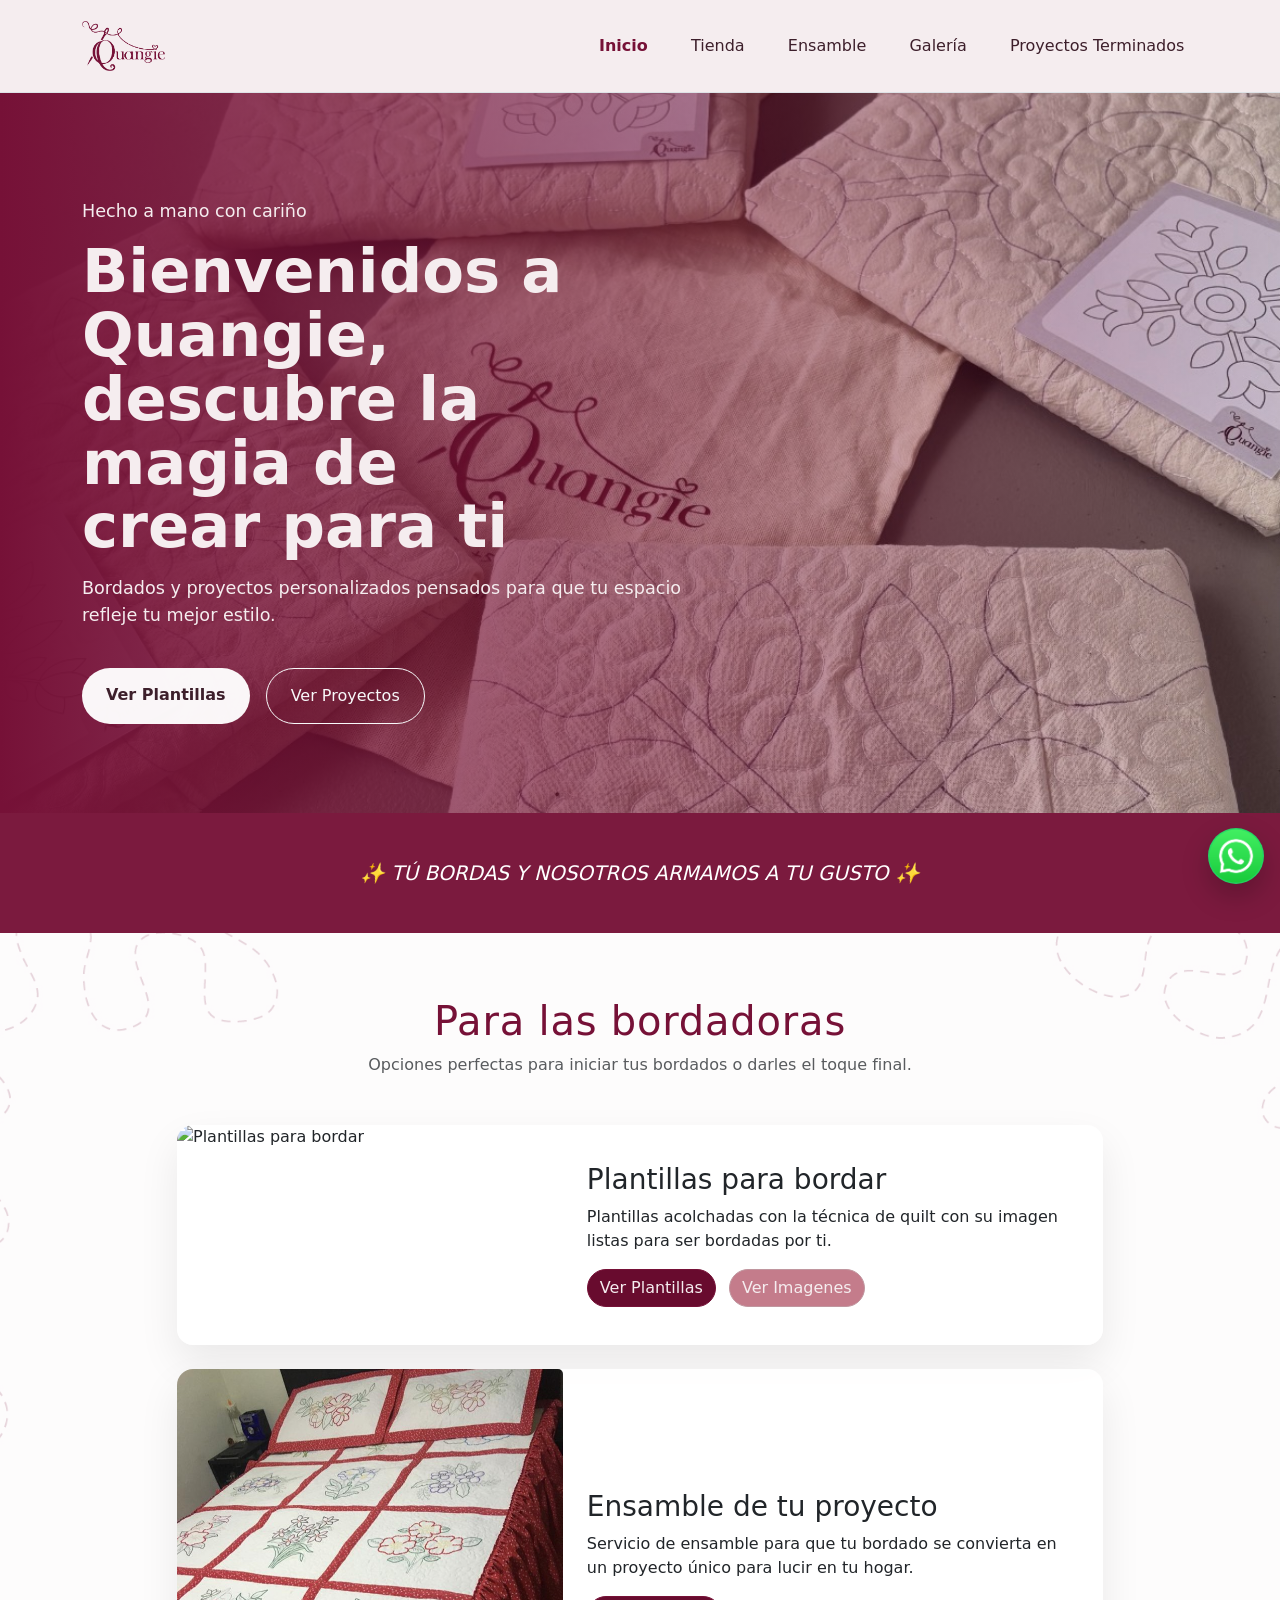
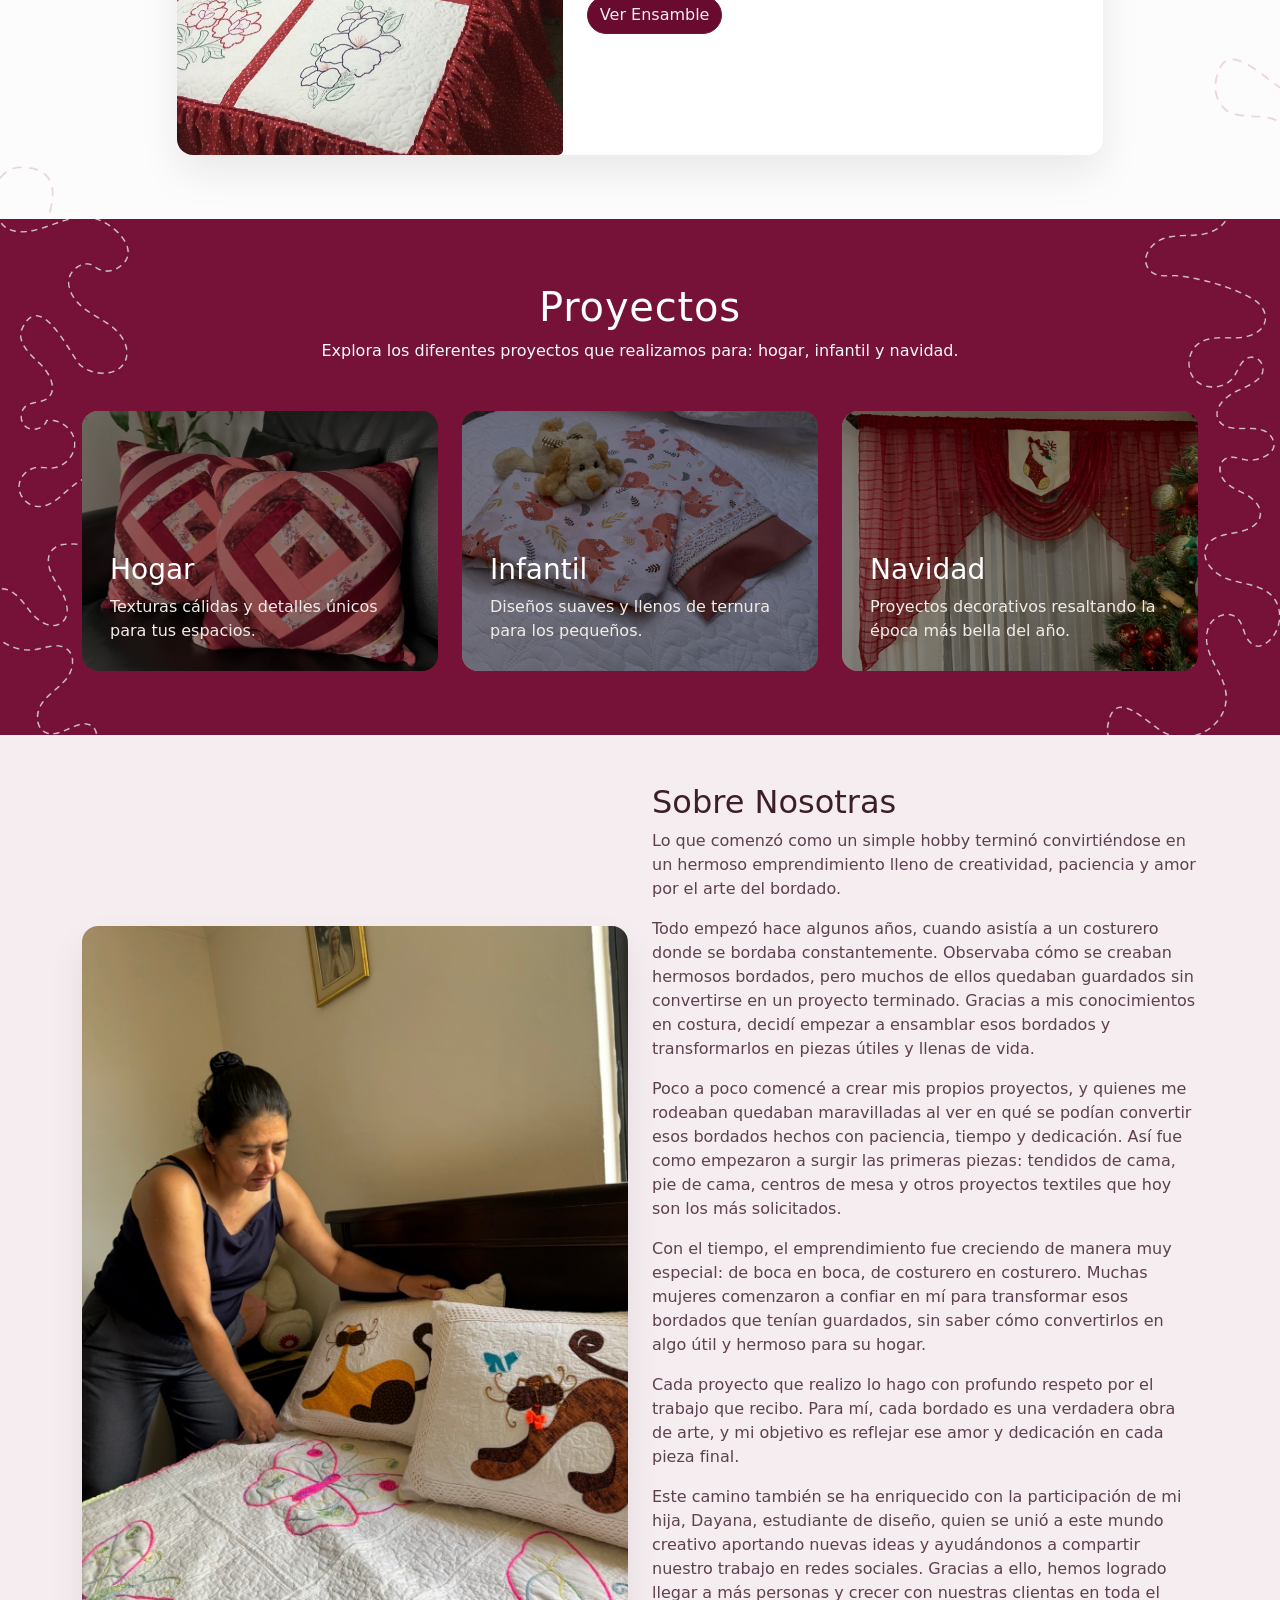
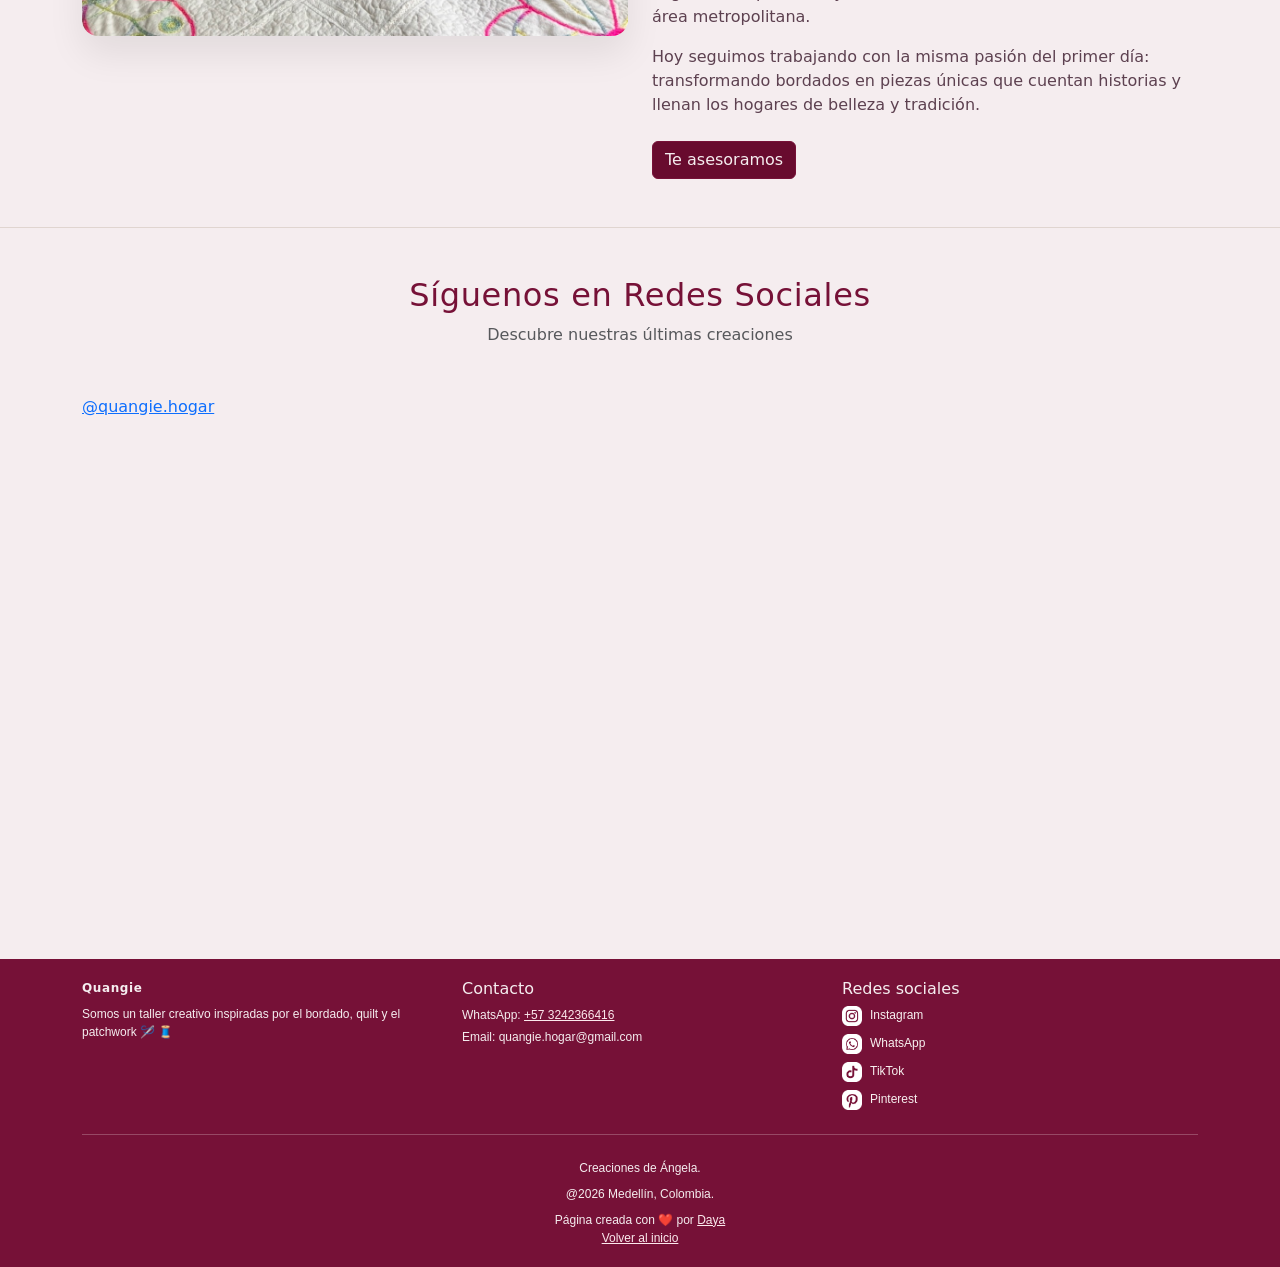
==== commit 4127af1c: "Galeria de imagenes" ====
--- a/index.html
+++ b/index.html
@@ -26,6 +26,8 @@
             <ul class="navbar-nav ms-auto mb-2 mb-lg-0">
               <li class="nav-item"><a class="nav-link active" aria-current="page" href="index.html">Inicio</a></li>
               <li class="nav-item"><a class="nav-link" href="tienda.html">Tienda</a></li>
+              <li class="nav-item"><a class="nav-link" href="tienda.html#ensamble">Ensamble</a></li>
+              <li class="nav-item"><a class="nav-link" href="galeria-mariposas.html">Galería</a></li>
               <li class="nav-item"><a class="nav-link" href="proyectos.html">Proyectos Terminados</a></li>
             </ul>
           </div>
--- a/style.css
+++ b/style.css
@@ -407,6 +407,24 @@
   box-shadow: 0 18px 32px rgba(0,0,0,0.08);
 }
 
+.gallery-card {
+  position: relative;
+}
+
+.gallery-card .gallery-overlay {
+  position: absolute;
+  inset: auto 0 0 0;
+  padding: 1.25rem;
+  z-index: 1;
+  opacity: 0;
+  transform: translateY(0);
+  background: linear-gradient(180deg, rgba(255,255,255,0.02) 0%, rgba(0,0,0,0.72) 100%);
+}
+
+.gallery-card.featured-gallery-card .gallery-overlay {
+  opacity: 1;
+}
+
 .product-card img,
 .gallery-card img {
   width: 100%;
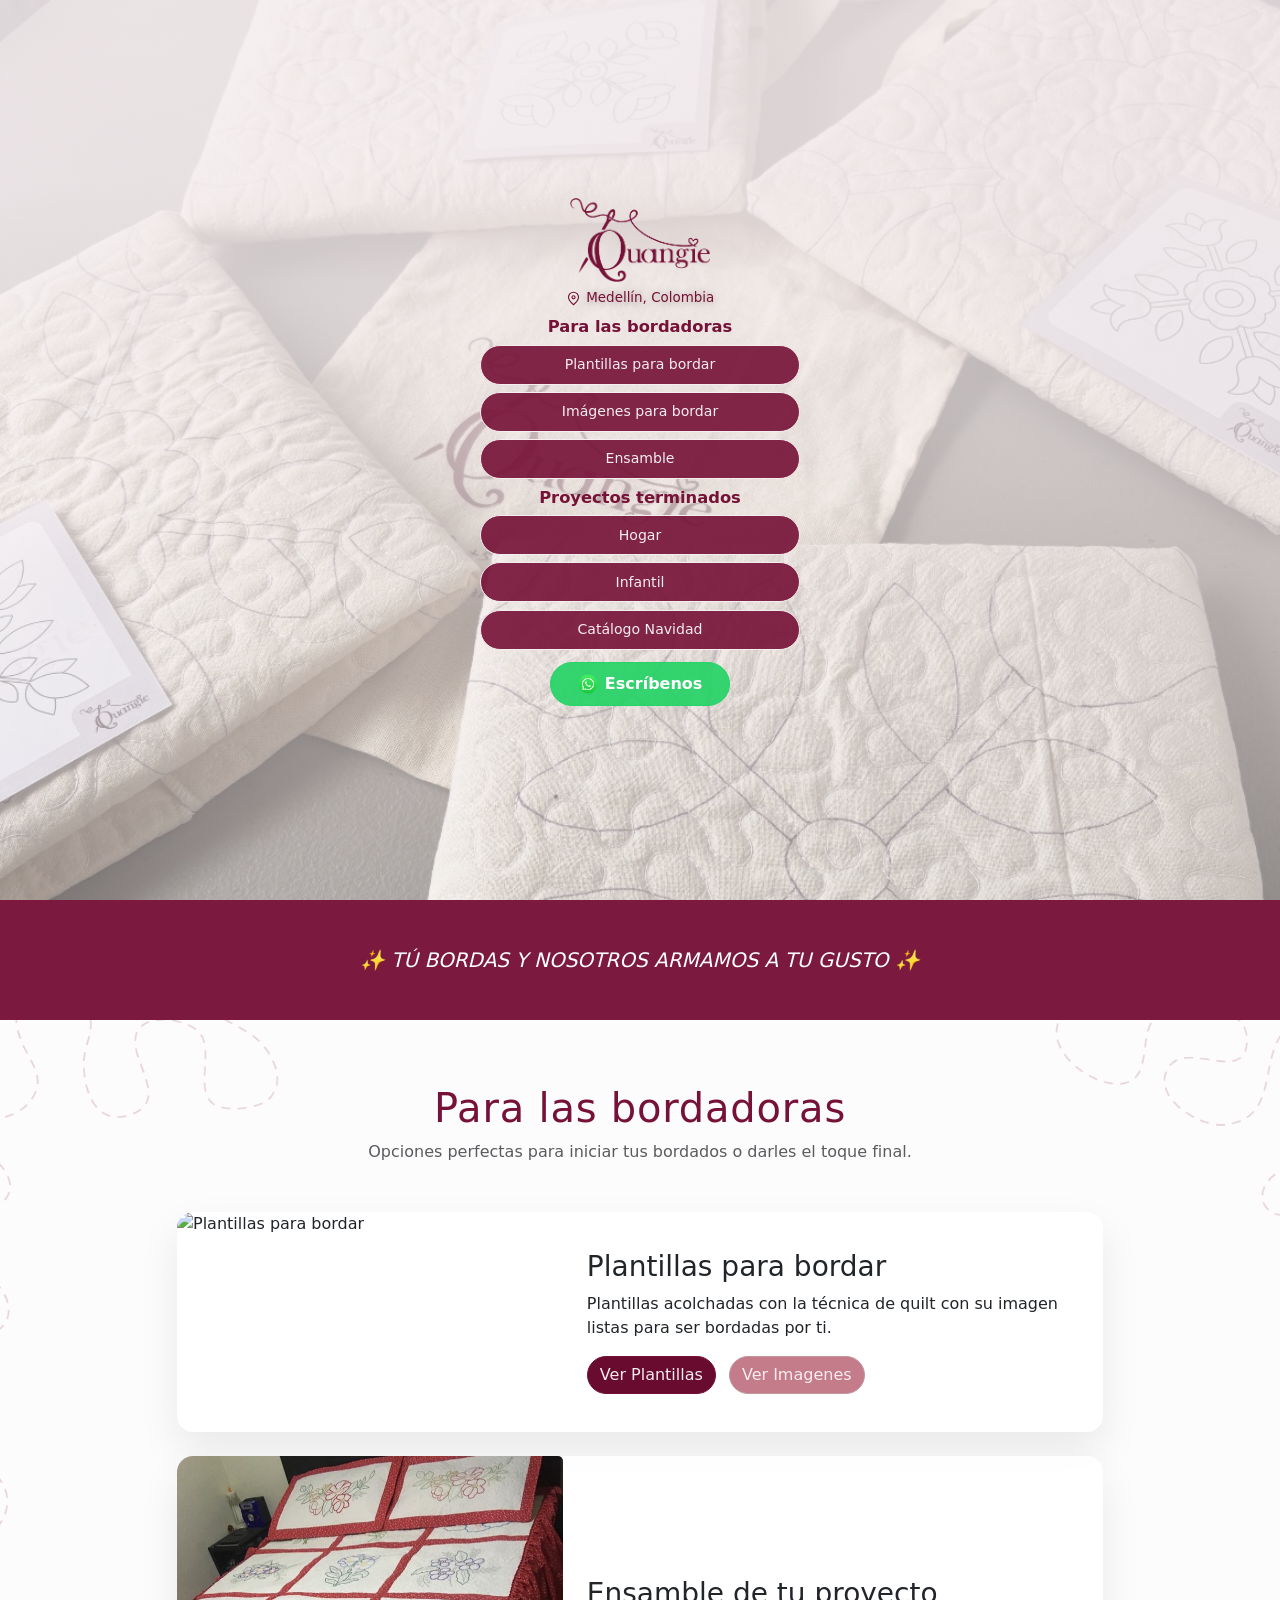
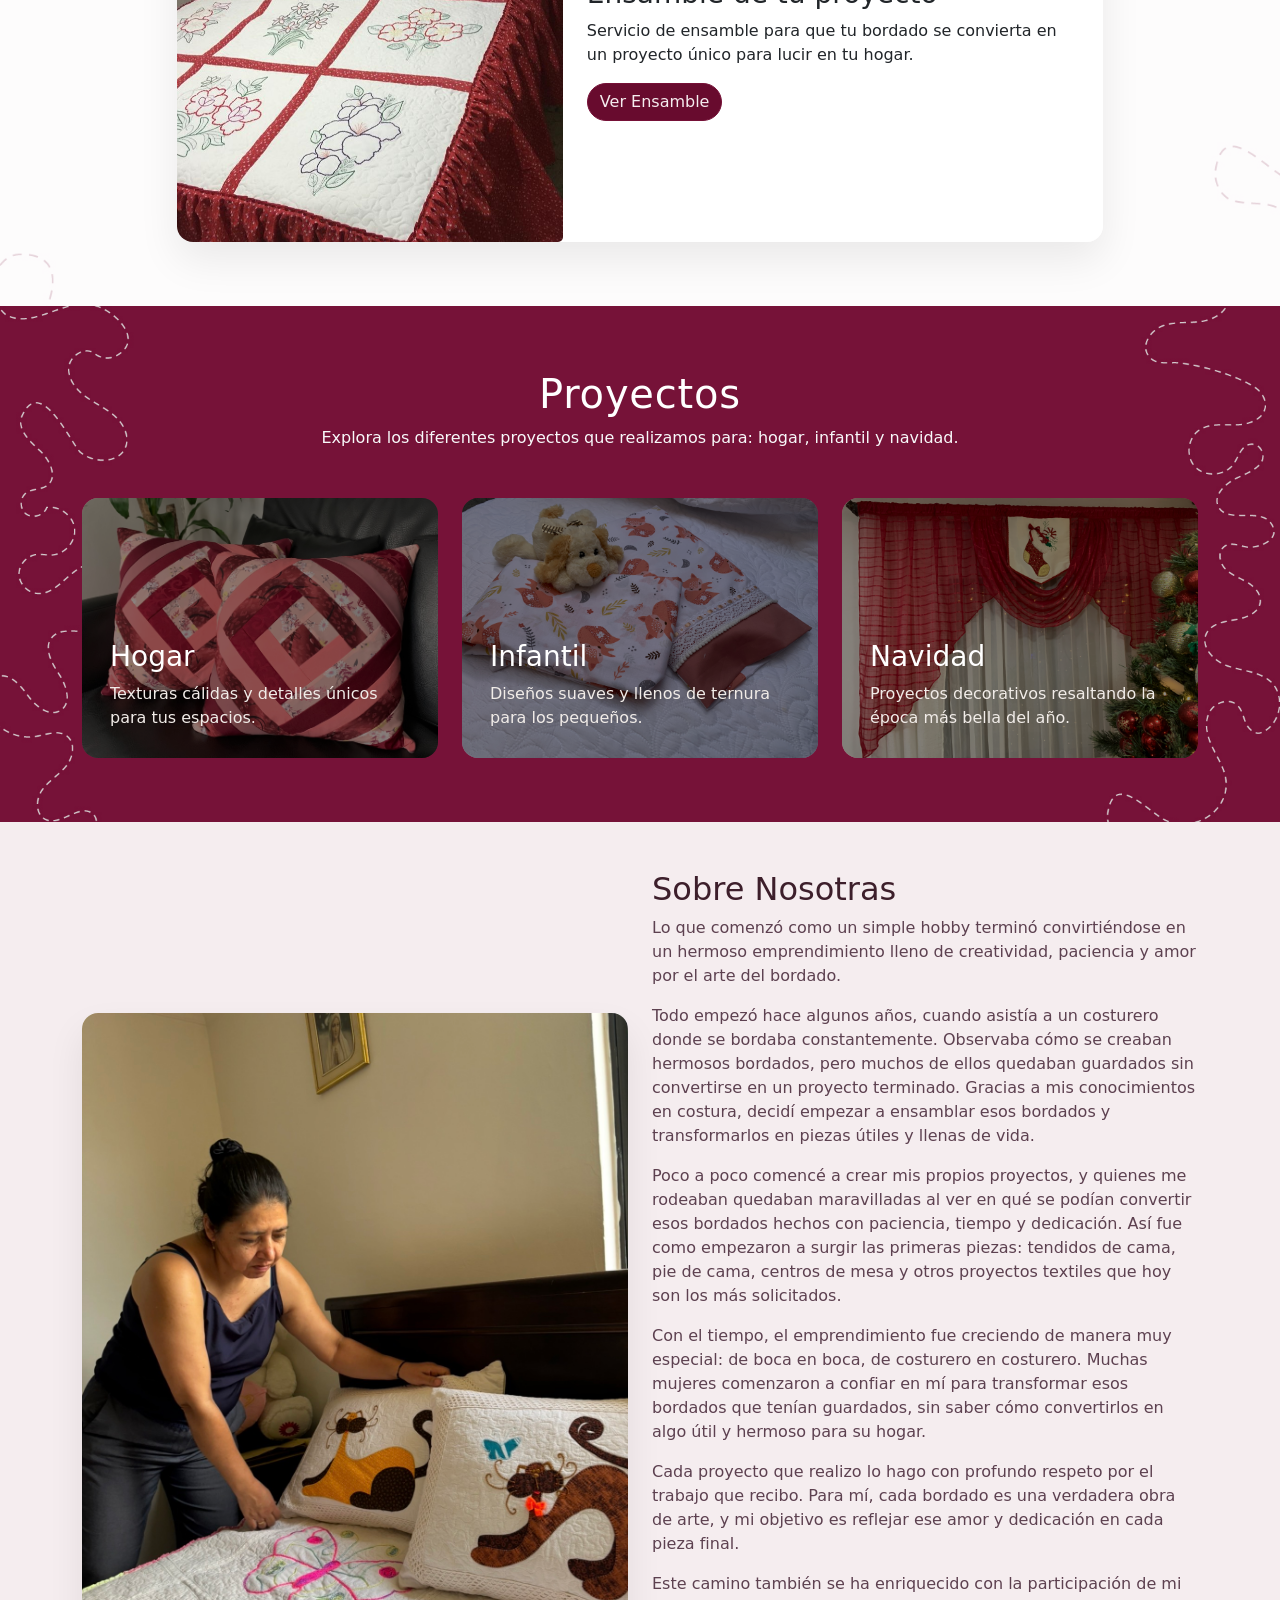
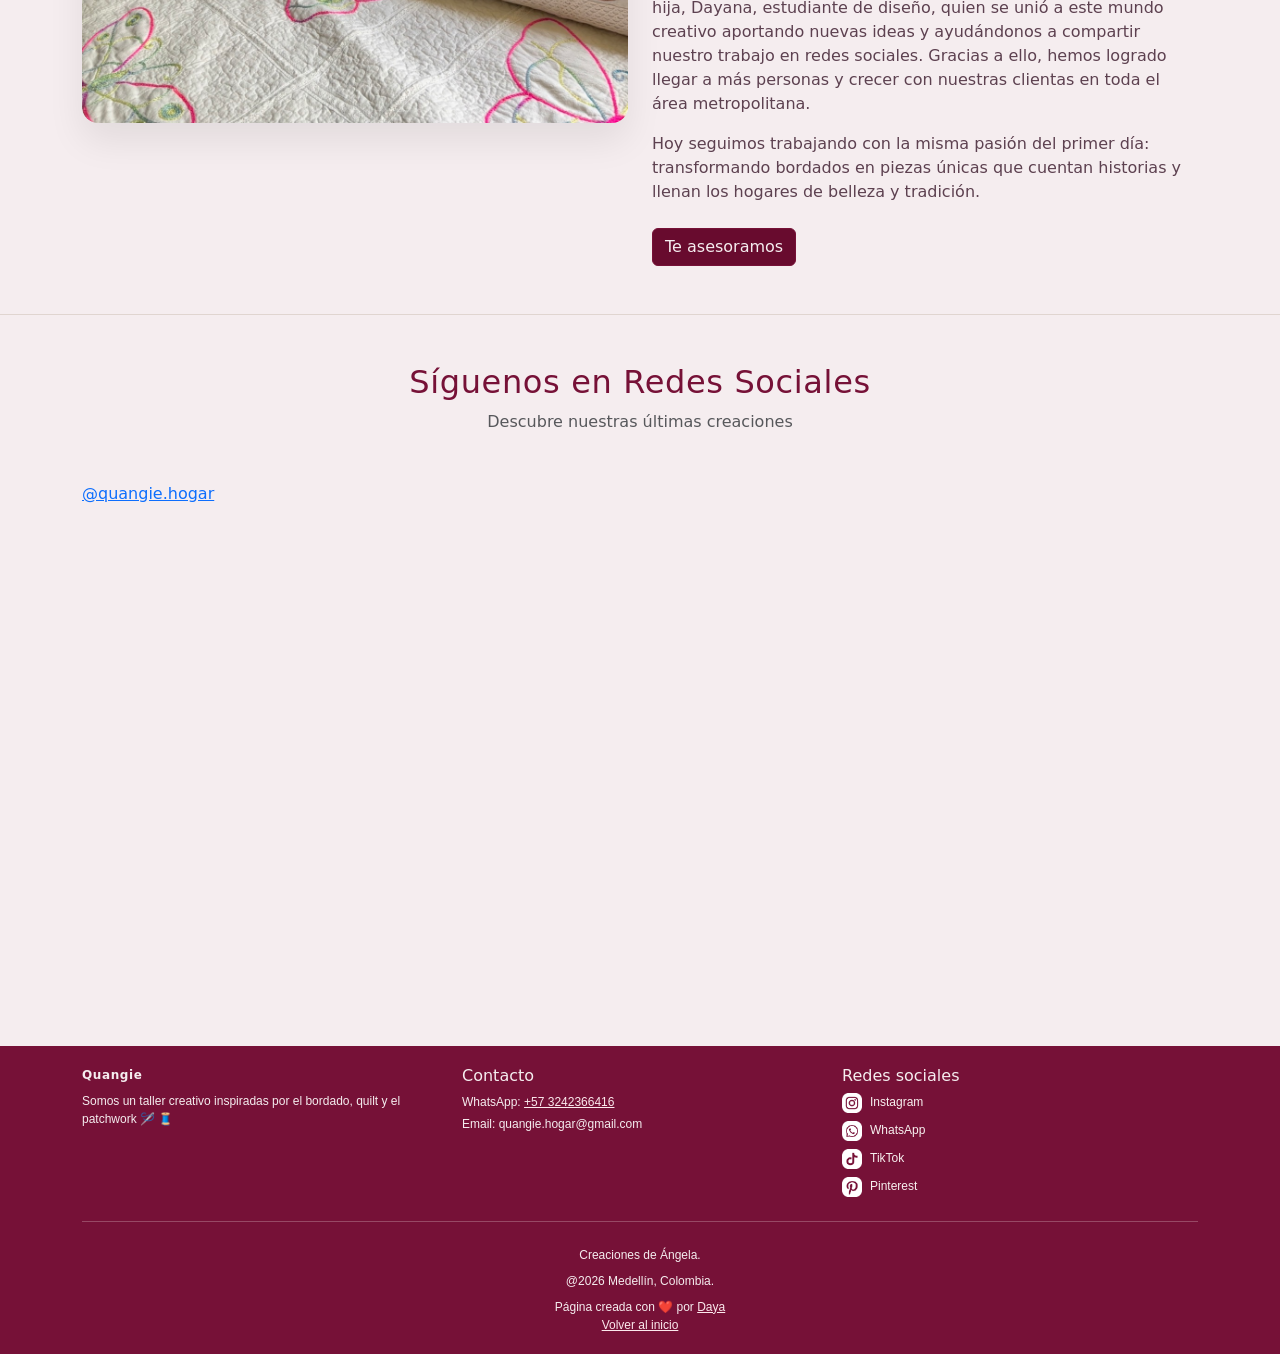
==== commit ad80abdd: "Link tree" ====
--- a/index.html
+++ b/index.html
@@ -11,8 +11,8 @@
       integrity="sha384-QWTKZyjpPEjISv5WaRU9OFeRpok6YctnYmDr5pNlyT2bRjXh0JMhjY6hW+ALEwIH" crossorigin="anonymous">
     <link rel="stylesheet" href="style.css">
   </head>
-  <body>
-    <header>
+  <body class="home-page">
+    <header class="header--hidden" aria-hidden="true" inert>
       <nav class="navbar navbar-expand-lg border-bottom shadow-sm py-3">
         <div class="container">
           <a class="navbar-brand d-flex align-items-center" href="index.html">
@@ -27,7 +27,7 @@
               <li class="nav-item"><a class="nav-link active" aria-current="page" href="index.html">Inicio</a></li>
               <li class="nav-item"><a class="nav-link" href="tienda.html">Tienda</a></li>
               <li class="nav-item"><a class="nav-link" href="tienda.html#ensamble">Ensamble</a></li>
-              <li class="nav-item"><a class="nav-link" href="galeria-mariposas.html">Galería</a></li>
+              <li class="nav-item"><a class="nav-link" href="galeria.html">Galería</a></li>
               <li class="nav-item"><a class="nav-link" href="proyectos.html">Proyectos Terminados</a></li>
             </ul>
           </div>
@@ -36,18 +36,39 @@
     </header>
 
     <main>
-      <section class="hero-section">
-        <div class="container hero-content">
-          <div class="row align-items-center">
-            <div class="col-lg-7">
-                <p class="mb-3 text-quangie-primary small">Hecho a mano con cariño</p>
-              <h1>Bienvenidos a Quangie,<br> descubre la magia de crear para ti</h1>
-                <p class="lead"><strong>Bordados y proyectos personalizados pensados para que tu espacio refleje tu mejor estilo.</strong></p>
-              <div class="hero-actions d-flex flex-column flex-sm-row">
-                <a href="tienda.html#plantillas" class="btn btn-hero me-sm-3 mb-3 mb-sm-0">Ver Plantillas</a>
-                <a href="proyectos.html#hogar" class="btn btn-outline-light">Ver Proyectos</a>
-              </div>
-            </div>
+      <section class="home-hero" aria-label="Bienvenidos a Quangie">
+        <div class="home-hero-content">
+          <img class="home-hero-logo" src="./assets/Logotipo.png" alt="Quangie">
+          <p class="home-hero-location">
+            <svg class="home-location-icon" viewBox="0 0 24 24" aria-hidden="true" focusable="false">
+              <path d="M20 10c0 5-8 12-8 12S4 15 4 10a8 8 0 1 1 16 0Z"></path>
+              <circle cx="12" cy="10" r="2.5"></circle>
+            </svg>
+            Medellín, Colombia
+          </p>
+          <div class="home-link-group">
+            <h1 class="home-link-title">Para las bordadoras</h1>
+            <div class="home-link-grid">
+              <a href="tienda.html#plantillas" class="home-link-button">Plantillas para bordar</a>
+              <a href="galeria.html" class="home-link-button">Imágenes para bordar</a>
+              <a href="tienda.html#ensamble" class="home-link-button">Ensamble</a>
+            </div>
+          </div>
+
+          <div class="home-link-group">
+            <h2 class="home-link-title">Proyectos terminados</h2>
+            <div class="home-link-grid">
+              <a href="proyectos.html#hogar" class="home-link-button">Hogar</a>
+              <a href="proyectos.html#infantil" class="home-link-button">Infantil</a>
+              <a href="proyectos.html#navidad" class="home-link-button">Catálogo Navidad</a>
+            </div>
+          </div>
+
+          <div class="home-whatsapp">
+            <a href="https://wa.me/573242366416?text=Hola%20Quangie%2C%20quiero%20m%C3%A1s%20informaci%C3%B3n" target="_blank" rel="noopener noreferrer" class="home-whatsapp-link">
+              <img src="./assets/whatsapp-icon.webp" alt="">
+              Escríbenos
+            </a>
           </div>
         </div>
       </section>
@@ -241,6 +262,24 @@
     <script src="https://cdn.jsdelivr.net/npm/bootstrap@5.3.3/dist/js/bootstrap.bundle.min.js"
       integrity="sha384-YvpcrYf0tY3lHB60NNkmXc5s9fDVZLESaAA55NDzOxhy9GkcIdslK1eN7N6jIeHz" crossorigin="anonymous"></script>
     <script>
+      const siteHeader = document.querySelector('.home-page header');
+      let headerUpdatePending = false;
+
+      function updateHeaderVisibility() {
+        const isScrolled = window.scrollY > 40;
+        siteHeader.classList.toggle('header--hidden', !isScrolled);
+        siteHeader.classList.toggle('header--visible', isScrolled);
+        siteHeader.toggleAttribute('inert', !isScrolled);
+        siteHeader.setAttribute('aria-hidden', String(!isScrolled));
+        headerUpdatePending = false;
+      }
+
+      document.addEventListener('scroll', function () {
+        if (headerUpdatePending) return;
+        headerUpdatePending = true;
+        window.requestAnimationFrame(updateHeaderVisibility);
+      }, { passive: true });
+
       document.addEventListener('scroll', function () {
         const divider = document.getElementById('scrollDivider');
         if (!divider) return;
--- a/style.css
+++ b/style.css
@@ -162,6 +162,46 @@
   --quangie-soft: #f5edef;
   --quangie-rose: #c47c8b;
   --quangie-dark: #3d1f2b;
+}
+/* Estilos para el índice de la galería (vinotinto) */
+.gallery-index {
+  background: var(--quangie-primary);
+  border: 1px solid rgba(245,237,239,0.06);
+  padding: 0.45rem 0.6rem;
+  border-radius: 999px;
+  display: inline-block;
+  box-shadow: 0 6px 18px rgba(118,17,55,0.08);
+}
+.gallery-index .list-inline {
+  margin: 0;
+  padding: 0;
+}
+.gallery-index .list-inline-item {
+  margin-right: 0.5rem;
+}
+.gallery-index a {
+  color: var(--quangie-soft);
+  text-decoration: none;
+  padding: 0.35rem 0.65rem;
+  border-radius: 999px;
+  display: inline-block;
+  background: transparent;
+  transition: background 0.18s ease, color 0.18s ease, transform 0.08s ease;
+  opacity: 0.95;
+}
+.gallery-index a:hover, .gallery-index a:focus {
+  background: var(--quangie-secondary);
+  color: var(--quangie-dark);
+  transform: translateY(-2px);
+  text-decoration: none;
+}
+.gallery-index a.active {
+  background: var(--quangie-soft);
+  color: var(--quangie-primary);
+  font-weight: 700;
+}
+@media (max-width: 576px) {
+  .gallery-index .list-inline-item { display: block; margin: 0.25rem 0; }
 }
 .hero-section {
   position: relative;
@@ -525,3 +565,211 @@
     min-height: 350px;
   }
 }
+
+body.home-page header {
+  position: fixed;
+  inset: 0 0 auto;
+  z-index: 1050;
+  transform: translateY(0);
+  opacity: 1;
+  transition: transform 280ms ease, opacity 280ms ease, visibility 0s;
+  visibility: visible;
+}
+
+body.home-page header.header--hidden {
+  transform: translateY(-100%);
+  opacity: 0;
+  visibility: hidden;
+  pointer-events: none;
+  transition: transform 280ms ease, opacity 280ms ease, visibility 0s linear 280ms;
+}
+
+body.home-page header.header--visible {
+  visibility: visible;
+  pointer-events: auto;
+}
+
+.home-hero {
+  position: relative;
+  display: flex;
+  justify-content: center;
+  align-items: center;
+  min-height: 100vh;
+  min-height: 100dvh;
+  padding: clamp(1rem, 3vh, 2rem) 1rem;
+  color: var(--quangie-soft);
+  text-align: center;
+  background: url('./assets/IMG_9168.PNG') center / cover no-repeat;
+}
+
+.home-hero::before {
+  content: "";
+  position: absolute;
+  inset: 0;
+  background: linear-gradient(to bottom, rgba(245, 237, 239, 0.88) 0%, rgba(245, 237, 239, 0.88) 20%, rgba(245, 237, 239, 0.48) 100%);
+}
+
+.home-hero-content {
+  position: relative;
+  z-index: 1;
+  display: flex;
+  width: min(100%, 780px);
+  flex-direction: column;
+  align-items: center;
+}
+
+.home-hero-logo {
+  display: block;
+  width: clamp(180px, 23vw, 240px);
+  max-height: 84px;
+  object-fit: contain;
+  margin: 0.3rem 0 0.35rem;
+}
+
+.home-hero-location {
+  margin: 0;
+  color: var(--quangie-primary);
+  text-shadow: 0 1px 8px rgba(30, 10, 19, 0.35);
+}
+
+.home-hero-location {
+  display: inline-flex;
+  align-items: center;
+  gap: 0.35rem;
+  font-size: 0.84rem;
+}
+
+.home-location-icon {
+  width: 15px;
+  height: 15px;
+  fill: none;
+  stroke: currentColor;
+  stroke-linecap: round;
+  stroke-linejoin: round;
+  stroke-width: 1.8;
+}
+
+.home-link-group {
+  width: 100%;
+  margin-top: 0.55rem;
+}
+
+.home-link-title {
+  margin: 0 0 0.5rem;
+  color: var(--quangie-primary);
+  font-size: 1.02rem;
+  font-weight: 700;
+}
+
+.home-link-grid {
+  display: flex;
+  flex-direction: column;
+  align-items: center;
+  gap: 0.45rem;
+}
+
+.home-link-button {
+  display: flex;
+  width: min(100%, 320px);
+  min-height: 40px;
+  align-items: center;
+  justify-content: center;
+  padding: 0.5rem 0.7rem;
+  border: 1px solid var(--quangie-soft);
+  border-radius: 999px;
+  color: var(--quangie-soft);
+  background: rgba(118, 17, 55, 0.9);
+  font-size: 0.88rem;
+  line-height: 1.2;
+  text-decoration: none;
+  transition: background-color 180ms ease, color 180ms ease, transform 180ms ease;
+}
+
+.home-link-button:hover,
+.home-link-button:focus-visible {
+  transform: translateY(-2px);
+  border-color: var(--quangie-soft);
+  color: var(--quangie-dark);
+  background: rgba(192, 150, 159, 0.9);
+}
+
+.home-whatsapp {
+  margin-top: 0.8rem;
+}
+
+.home-whatsapp-link {
+  display: inline-flex;
+  min-width: 180px;
+  min-height: 44px;
+  align-items: center;
+  justify-content: center;
+  gap: 0.45rem;
+  padding: 0.55rem 1.2rem;
+  border: 1px solid #25d366;
+  border-radius: 999px;
+  color: #fff;
+  background: rgba(37, 211, 102, 0.92);
+  font-weight: 700;
+  text-decoration: none;
+  transition: background-color 180ms ease, color 180ms ease;
+}
+
+.home-whatsapp-link:hover,
+.home-whatsapp-link:focus-visible {
+  border-color: #1da851;
+  color: #fff;
+  background: rgba(29, 168, 81, 0.92);
+}
+
+.home-whatsapp-link img {
+  width: 20px;
+  height: 20px;
+  object-fit: contain;
+}
+
+body.home-page > .floating-whatsapp {
+  display: none;
+}
+
+@media (max-width: 575px) {
+  .home-hero {
+    padding-top: 1.1rem;
+    padding-bottom: 1.1rem;
+  }
+
+  .home-hero-logo {
+    width: 180px;
+    max-height: 76px;
+  }
+
+  .home-link-group {
+    margin-top: 0.4rem;
+  }
+
+  .home-link-title {
+    margin-bottom: 0.35rem;
+    font-size: 0.94rem;
+  }
+
+  .home-link-grid {
+    gap: 0.4rem;
+  }
+
+  .home-link-button {
+    min-height: 38px;
+    padding: 0.4rem;
+    font-size: 0.8rem;
+  }
+
+  .home-whatsapp {
+    margin-top: 0.65rem;
+  }
+}
+
+@media (prefers-reduced-motion: reduce) {
+  body.home-page header,
+  .home-link-button,
+  .home-whatsapp-link {
+    transition-duration: 0.01ms;
+  }
+}
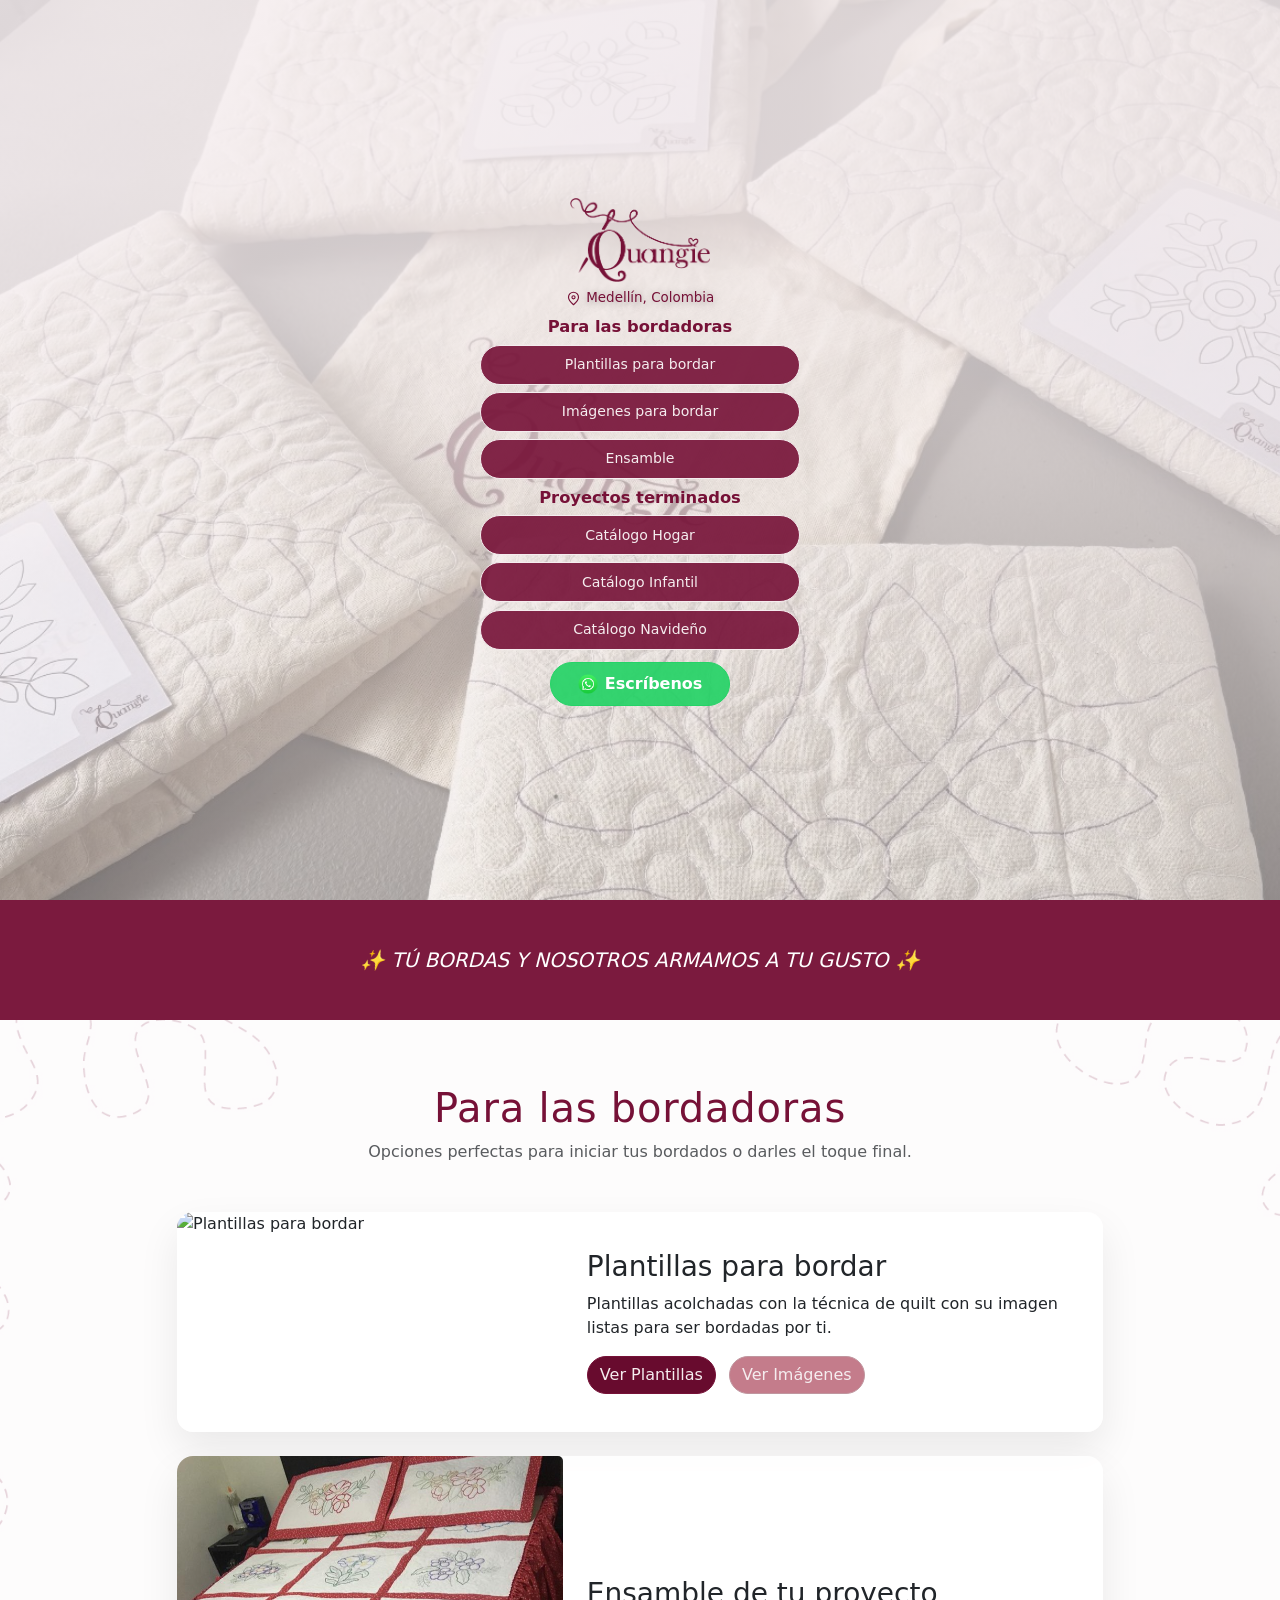
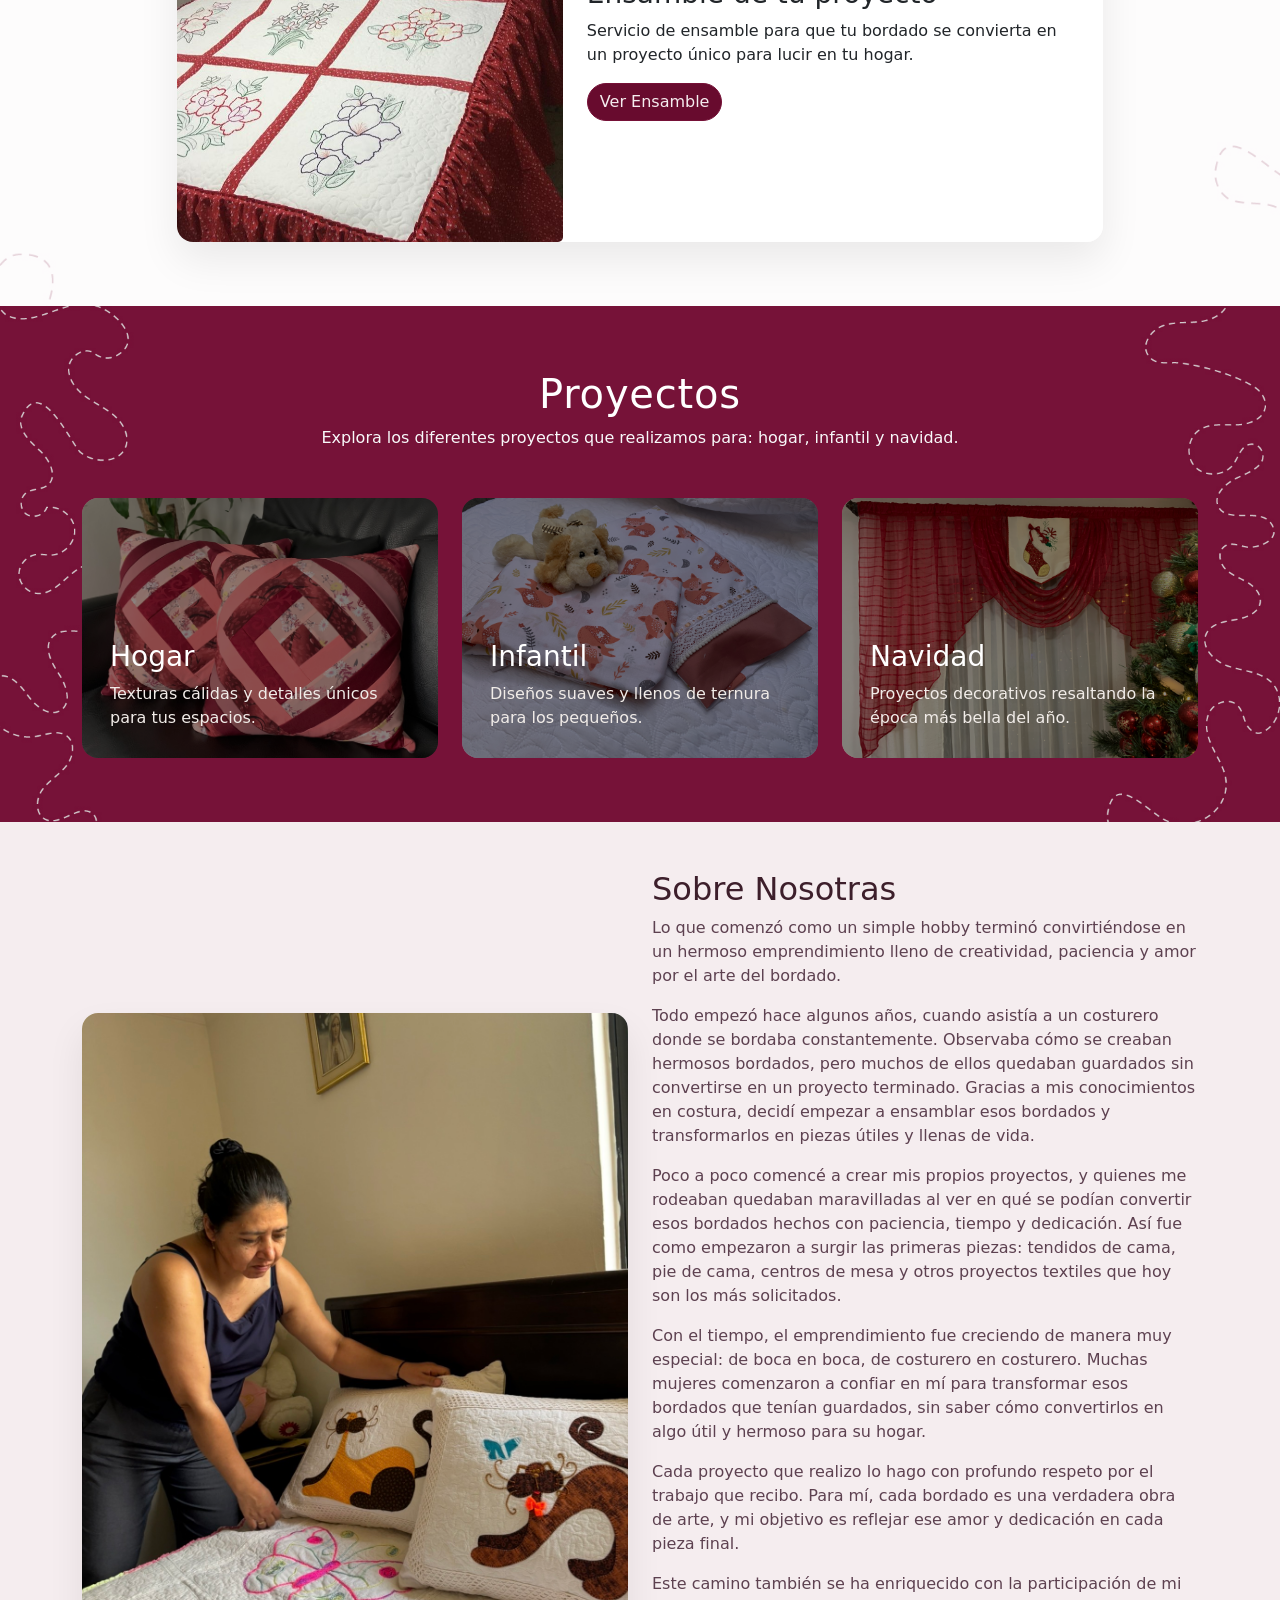
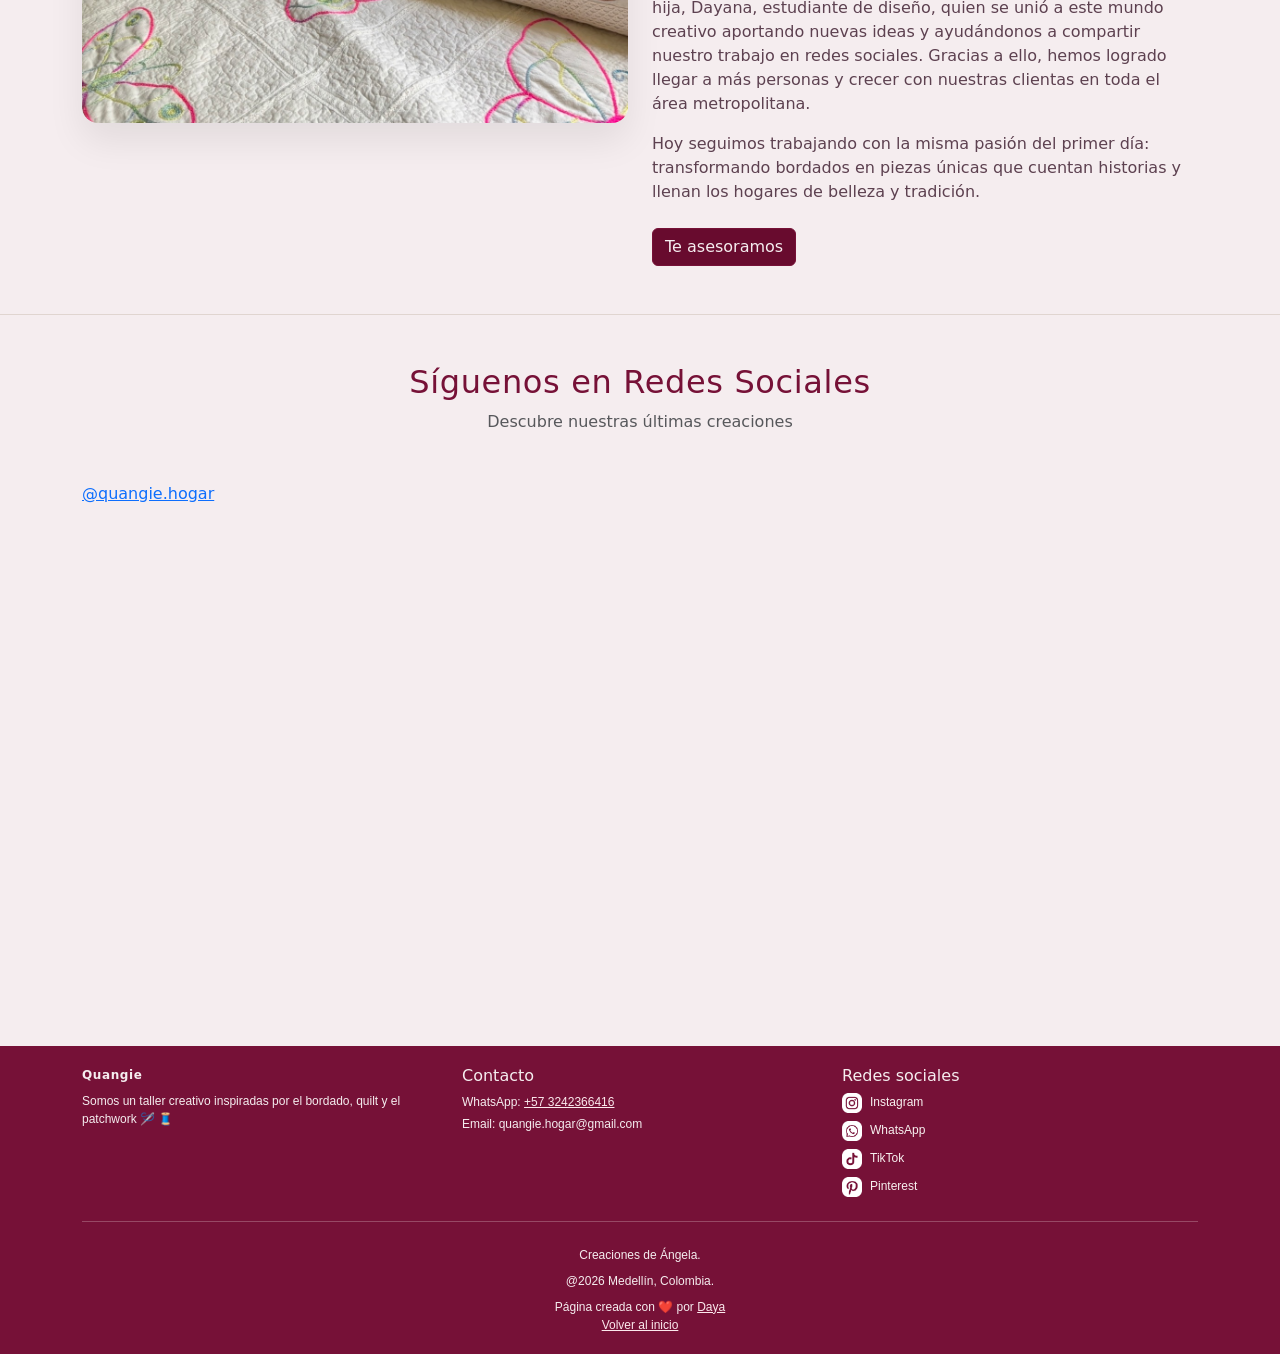
==== commit bde0dbf6: "Catalogo" ====
--- a/index.html
+++ b/index.html
@@ -26,7 +26,7 @@
             <ul class="navbar-nav ms-auto mb-2 mb-lg-0">
               <li class="nav-item"><a class="nav-link active" aria-current="page" href="index.html">Inicio</a></li>
               <li class="nav-item"><a class="nav-link" href="tienda.html">Tienda</a></li>
-              <li class="nav-item"><a class="nav-link" href="tienda.html#ensamble">Ensamble</a></li>
+              <li class="nav-item"><a class="nav-link" href="ensamble.html">Ensamble</a></li>
               <li class="nav-item"><a class="nav-link" href="galeria.html">Galería</a></li>
               <li class="nav-item"><a class="nav-link" href="proyectos.html">Proyectos Terminados</a></li>
             </ul>
@@ -36,7 +36,7 @@
     </header>
 
     <main>
-      <section class="home-hero" aria-label="Bienvenidos a Quangie">
+      <section class="home-hero" id="hero" aria-label="Bienvenidos a Quangie">
         <div class="home-hero-content">
           <img class="home-hero-logo" src="./assets/Logotipo.png" alt="Quangie">
           <p class="home-hero-location">
@@ -49,18 +49,18 @@
           <div class="home-link-group">
             <h1 class="home-link-title">Para las bordadoras</h1>
             <div class="home-link-grid">
-              <a href="tienda.html#plantillas" class="home-link-button">Plantillas para bordar</a>
+              <a href="plantillas.html" class="home-link-button">Plantillas para bordar</a>
               <a href="galeria.html" class="home-link-button">Imágenes para bordar</a>
-              <a href="tienda.html#ensamble" class="home-link-button">Ensamble</a>
+              <a href="ensamble.html" class="home-link-button">Ensamble</a>
             </div>
           </div>
 
           <div class="home-link-group">
             <h2 class="home-link-title">Proyectos terminados</h2>
             <div class="home-link-grid">
-              <a href="proyectos.html#hogar" class="home-link-button">Hogar</a>
-              <a href="proyectos.html#infantil" class="home-link-button">Infantil</a>
-              <a href="proyectos.html#navidad" class="home-link-button">Catálogo Navidad</a>
+              <a href="catalogo-hogar.html" class="home-link-button">Catálogo Hogar</a>
+              <a href="catalogo-infantil.html" class="home-link-button">Catálogo Infantil</a>
+              <a href="catalogo-navideno.html" class="home-link-button">Catálogo Navideño</a>
             </div>
           </div>
 
@@ -95,8 +95,8 @@
           <div class="card-body">
             <h3>Plantillas para bordar</h3>
             <p>Plantillas acolchadas con la técnica de quilt con su imagen listas para ser bordadas por ti.</p>
-            <a href="tienda.html#plantillas" class="btn btn-primary me-2">Ver Plantillas</a>
-            <a href="tienda.html#imagenes" class="btn btn-secondary">Ver Imagenes</a>
+            <a href="plantillas.html" class="btn btn-primary me-2">Ver Plantillas</a>
+            <a href="galeria.html" class="btn btn-secondary">Ver Imágenes</a>
           </div>
             </div>
           </div>
@@ -110,7 +110,7 @@
           <div class="card-body">
             <h3>Ensamble de tu proyecto</h3>
             <p>Servicio de ensamble para que tu bordado se convierta en un proyecto único para lucir en tu hogar.</p>
-            <a href="tienda.html#ensamble" class="btn btn-primary">Ver Ensamble</a>
+            <a href="ensamble.html" class="btn btn-primary">Ver Ensamble</a>
           </div>
             </div>
           </div>
@@ -127,7 +127,7 @@
           </div>
           <div class="row g-4">
             <div class="col-md-4">
-              <a href="proyectos.html#hogar" class="text-decoration-none">
+              <a href="catalogo-hogar.html" class="text-decoration-none">
                 <article class="project-card" style="background-image: url('./assets/cojin3.jpg');">
                   <div class="project-text">
                     <h3>Hogar</h3>
@@ -137,7 +137,7 @@
               </a>
             </div>
             <div class="col-md-4">
-              <a href="proyectos.html#infantil" class="text-decoration-none">
+              <a href="catalogo-infantil.html" class="text-decoration-none">
                 <article class="project-card" style="background-image: url('./assets/IMG_4959.jpg');">
                   <div class="project-text">
                     <h3>Infantil</h3>
@@ -147,7 +147,7 @@
               </a>
             </div>
             <div class="col-md-4">
-              <a href="proyectos.html#navidad" class="text-decoration-none">
+              <a href="catalogo-navideno.html" class="text-decoration-none">
                 <article class="project-card" style="background-image: url('./assets/IMG_6957.JPG');">
                   <div class="project-text">
                     <h3>Navidad</h3>
@@ -302,5 +302,3 @@
     </script>
   </body>
 </html>
-
-
--- a/style.css
+++ b/style.css
@@ -447,6 +447,11 @@
   box-shadow: 0 18px 32px rgba(0,0,0,0.08);
 }
 
+.product-card {
+  border-top-left-radius: 0;
+  border-top-right-radius: 0;
+}
+
 .gallery-card {
   position: relative;
 }
@@ -470,6 +475,154 @@
   width: 100%;
   height: 230px;
   object-fit: cover;
+}
+
+.product-card > img.card-img-top {
+  border-top-left-radius: 0;
+  border-top-right-radius: 0;
+  cursor: pointer;
+}
+
+.product-video-dialog {
+  width: min(94vw, 1200px);
+  max-width: none;
+  max-height: 90vh;
+  overflow: auto;
+  padding: 0;
+  border: 0;
+  border-radius: 1rem;
+  color: var(--quangie-dark);
+  background: #fff;
+  box-shadow: 0 18px 48px rgba(0,0,0,0.28);
+}
+
+.product-video-dialog::backdrop {
+  background: rgba(25, 10, 16, 0.78);
+}
+
+.product-video-dialog-content {
+  padding: 1rem;
+}
+
+.product-video-dialog-header {
+  display: flex;
+  align-items: center;
+  justify-content: space-between;
+  gap: 1rem;
+  margin-bottom: 0.75rem;
+}
+
+.product-video-dialog-header h2 {
+  margin: 0;
+  color: var(--quangie-primary);
+  font-size: 1.25rem;
+}
+
+.product-video-dialog video {
+  display: block;
+  max-width: 100%;
+  max-height: 70vh;
+  width: 100%;
+  min-height: 200px;
+  background: #171717;
+  object-fit: contain;
+}
+
+.product-video-dialog-media {
+  display: grid;
+  grid-template-columns: repeat(2, minmax(0, 1fr));
+  align-items: center;
+  gap: 1rem;
+}
+
+.product-video-dialog-image {
+  display: block;
+  width: 100%;
+  max-height: 70vh;
+  object-fit: contain;
+}
+
+.product-video-dialog video[hidden],
+.product-video-dialog-placeholder[hidden] {
+  display: none;
+}
+
+.product-video-dialog-placeholder {
+  margin: 0;
+  padding: 2rem 1rem;
+  border: 1px dashed #c8c8c8;
+  border-radius: 0.5rem;
+  color: #666;
+  text-align: center;
+}
+
+.product-video-modal {
+  position: fixed;
+  top: 50%;
+  left: 50%;
+  width: fit-content;
+  max-width: 85vw;
+  max-height: 80vh;
+  margin: 0;
+  padding: 0;
+  overflow: visible;
+  border: 0;
+  background: transparent;
+  color: #fff;
+  transform: translate(-50%, -50%);
+}
+
+.product-video-modal::backdrop {
+  background: rgba(0,0,0,0.78);
+}
+
+.product-video-modal video {
+  display: block;
+  width: auto;
+  height: auto;
+  max-width: 85vw;
+  max-height: 80vh;
+}
+
+.product-video-close {
+  position: absolute;
+  z-index: 1;
+  top: 0.5rem;
+  right: 0.5rem;
+  display: grid;
+  width: 2.75rem;
+  height: 2.75rem;
+  place-items: center;
+  border: 1px solid rgba(255,255,255,0.75);
+  border-radius: 50%;
+  background: rgba(0,0,0,0.55);
+  color: #fff;
+  font: inherit;
+  font-size: 2rem;
+  line-height: 1;
+  cursor: pointer;
+}
+
+.product-video-close:hover,
+.product-video-close:focus-visible {
+  background: rgba(255,255,255,0.2);
+}
+
+.product-video-dialog-help {
+  margin: 0.75rem 0 0;
+  color: #666;
+  font-size: 0.875rem;
+}
+
+@media (max-width: 640px) {
+  .product-video-dialog-media {
+    grid-template-columns: 1fr;
+  }
+
+  .product-video-dialog-image,
+  .product-video-dialog video {
+    max-height: 42vh;
+  }
 }
 
 .product-card .card-body {
@@ -733,36 +886,50 @@
 
 @media (max-width: 575px) {
   .home-hero {
-    padding-top: 1.1rem;
-    padding-bottom: 1.1rem;
+    padding: 0.4rem 0.55rem;
+  }
+
+  .home-hero-content {
+    width: 100%;
   }
 
   .home-hero-logo {
-    width: 180px;
-    max-height: 76px;
+    width: 160px;
+    max-height: 64px;
+    margin: 0 0 0.15rem;
+  }
+
+  .home-hero-location {
+    font-size: 0.76rem;
   }
 
   .home-link-group {
+    margin-top: 0.25rem;
+  }
+
+  .home-link-title {
+    margin-bottom: 0.2rem;
+    font-size: 0.88rem;
+  }
+
+  .home-link-grid {
+    gap: 0.28rem;
+  }
+
+  .home-link-button {
+    width: min(100%, 340px);
+    min-height: 34px;
+    padding: 0.3rem 0.5rem;
+    font-size: 0.78rem;
+  }
+
+  .home-whatsapp {
     margin-top: 0.4rem;
   }
 
-  .home-link-title {
-    margin-bottom: 0.35rem;
-    font-size: 0.94rem;
-  }
-
-  .home-link-grid {
-    gap: 0.4rem;
-  }
-
-  .home-link-button {
+  .home-whatsapp-link {
     min-height: 38px;
-    padding: 0.4rem;
-    font-size: 0.8rem;
-  }
-
-  .home-whatsapp {
-    margin-top: 0.65rem;
+    padding: 0.4rem 1rem;
   }
 }
 
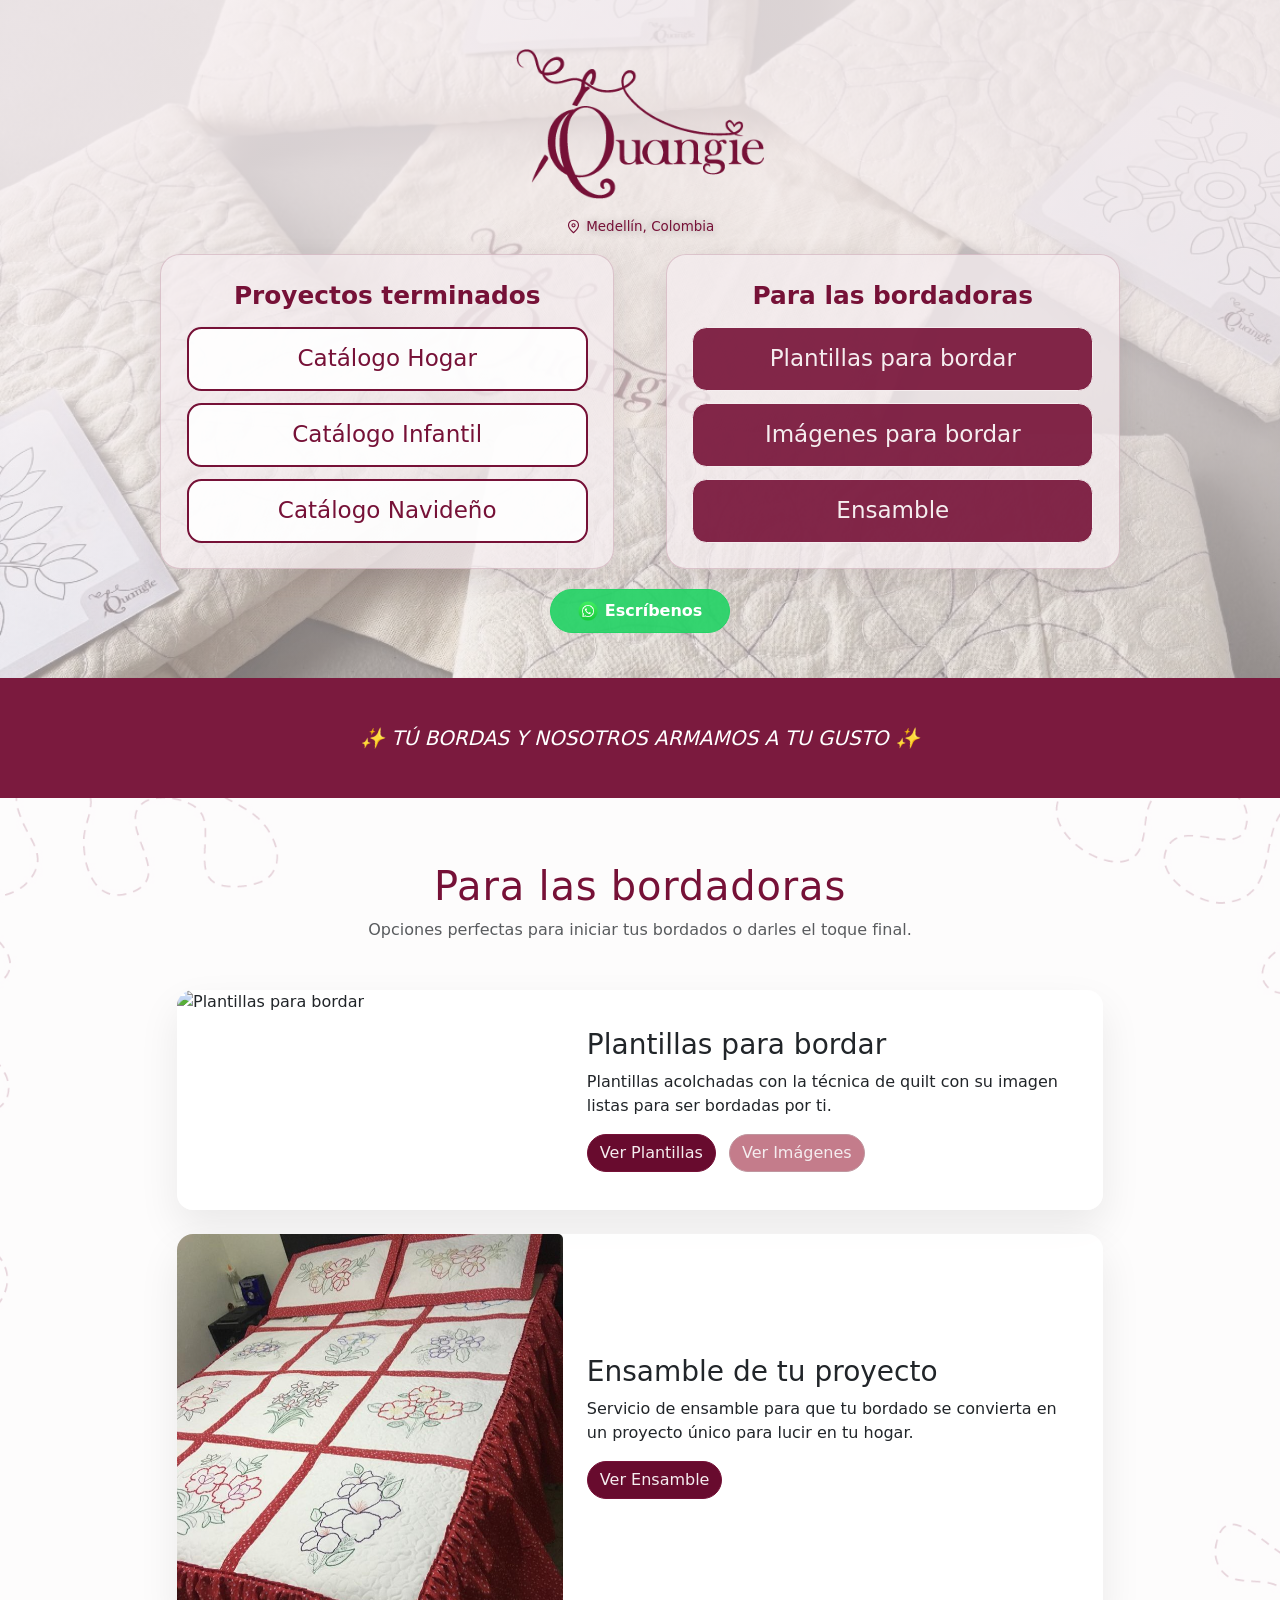
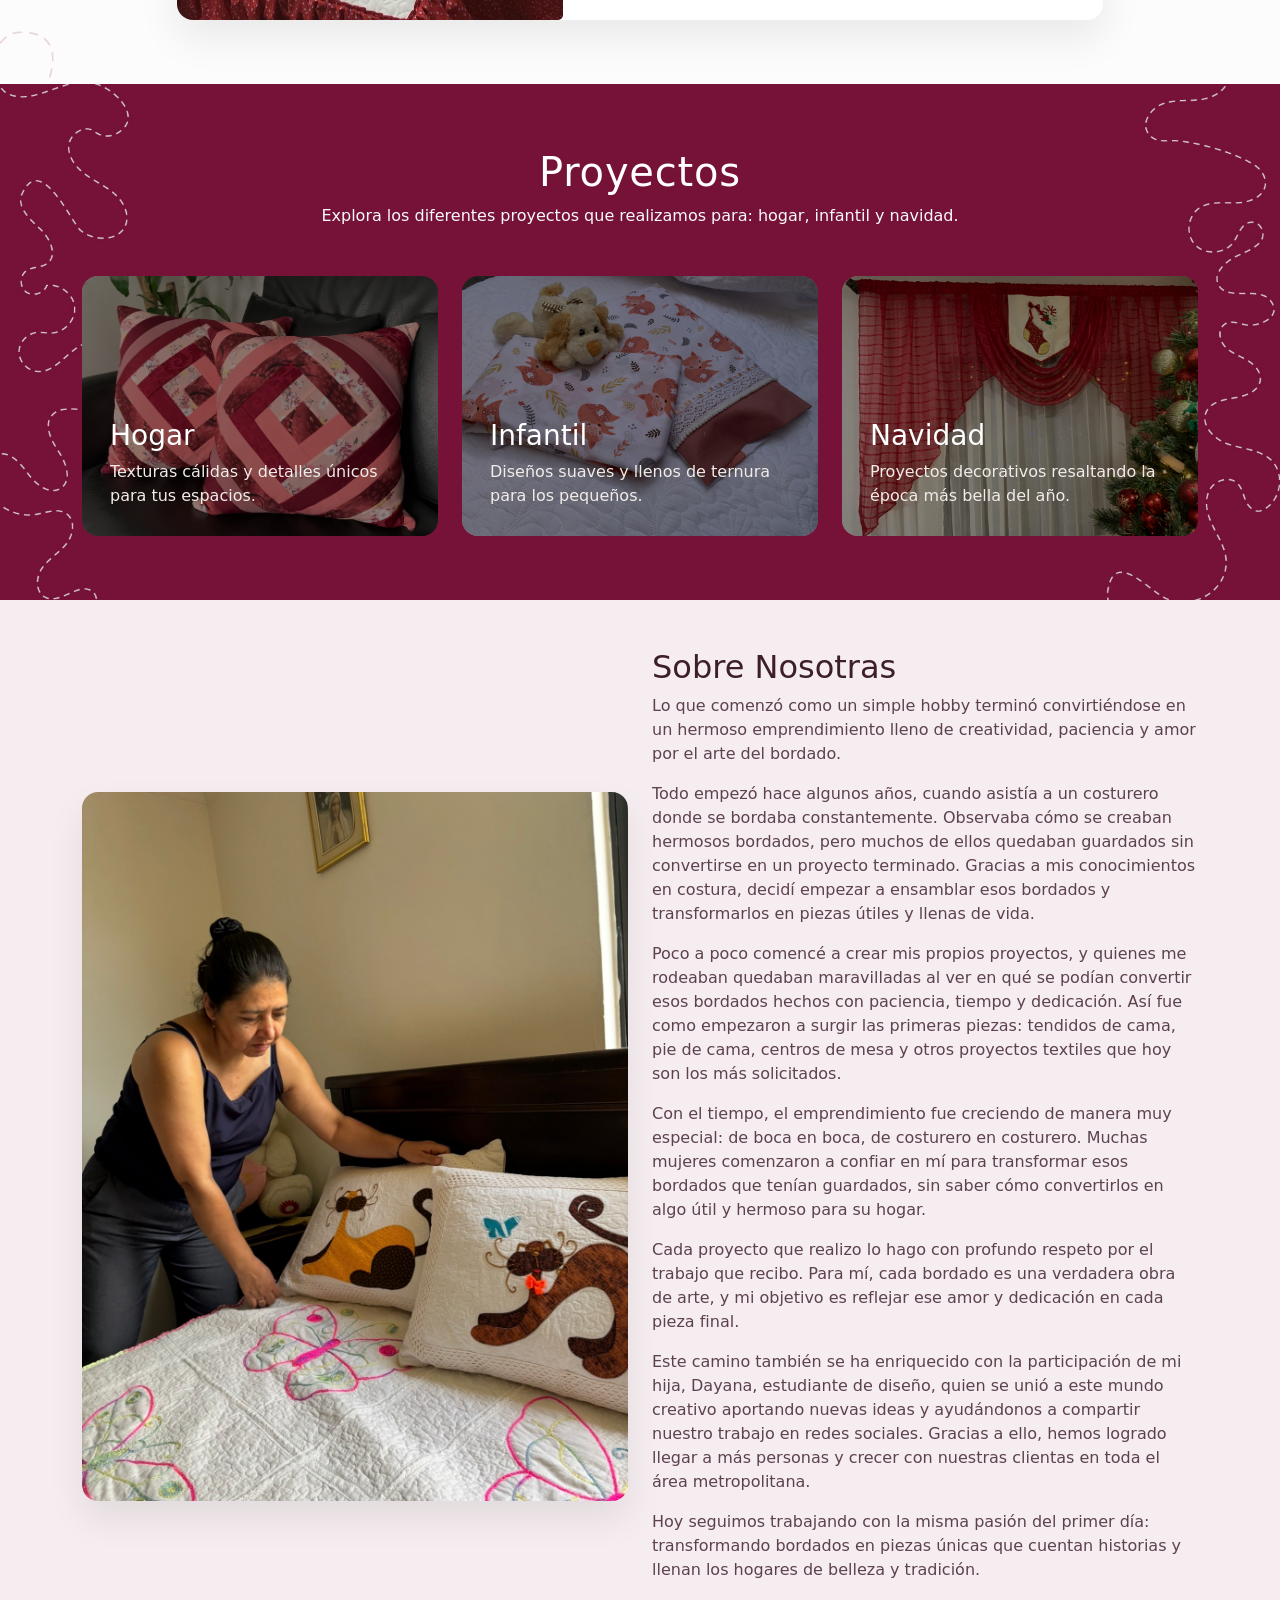
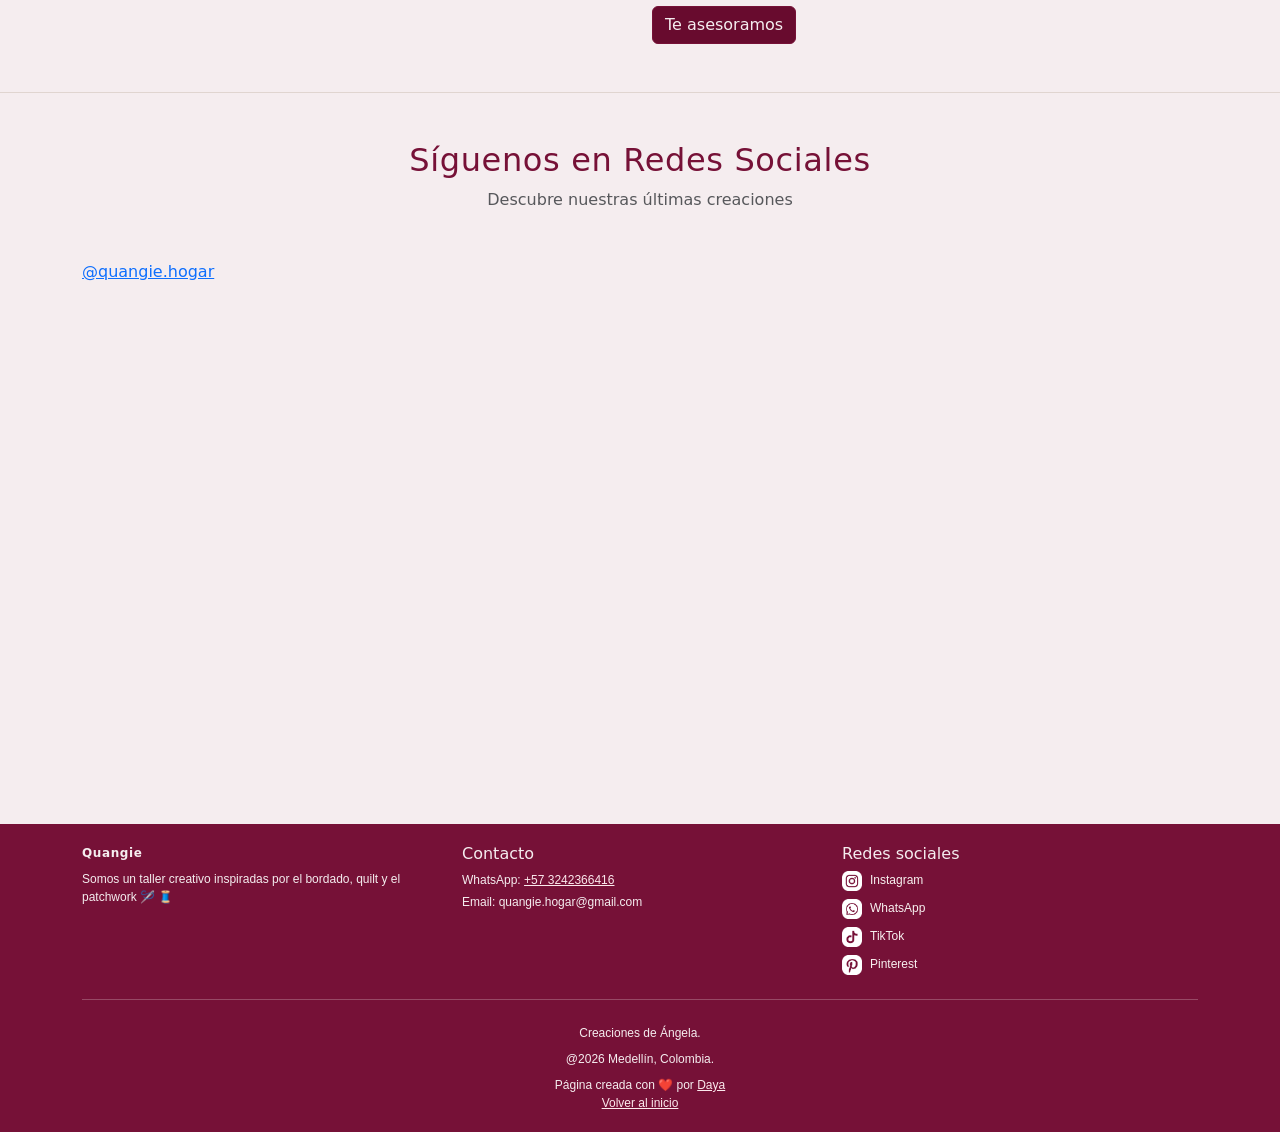
==== commit 1ac0bfa1: "Mejora" ====
--- a/index.html
+++ b/index.html
@@ -25,10 +25,22 @@
           <div class="collapse navbar-collapse" id="navMenu">
             <ul class="navbar-nav ms-auto mb-2 mb-lg-0">
               <li class="nav-item"><a class="nav-link active" aria-current="page" href="index.html">Inicio</a></li>
-              <li class="nav-item"><a class="nav-link" href="tienda.html">Tienda</a></li>
-              <li class="nav-item"><a class="nav-link" href="ensamble.html">Ensamble</a></li>
-              <li class="nav-item"><a class="nav-link" href="galeria.html">Galería</a></li>
-              <li class="nav-item"><a class="nav-link" href="proyectos.html">Proyectos Terminados</a></li>
+              <li class="nav-item dropdown">
+                <button type="button" class="nav-link dropdown-toggle" data-bs-toggle="dropdown" aria-expanded="false">Para bordadoras</button>
+                <ul class="dropdown-menu">
+                  <li><a class="dropdown-item" href="plantillas.html">Plantillas</a></li>
+                  <li><a class="dropdown-item" href="ensamble.html">Ensamble</a></li>
+                  <li><a class="dropdown-item" href="galeria.html">Galería</a></li>
+                </ul>
+              </li>
+              <li class="nav-item dropdown">
+                <button type="button" class="nav-link dropdown-toggle" data-bs-toggle="dropdown" aria-expanded="false">Proyectos Terminados</button>
+                <ul class="dropdown-menu">
+                  <li><a class="dropdown-item" href="catalogo-infantil.html">Catálogo Infantil</a></li>
+                  <li><a class="dropdown-item" href="catalogo-hogar.html">Catálogo Hogar</a></li>
+                  <li><a class="dropdown-item" href="catalogo-navideno.html">Catálogo Navideño</a></li>
+                </ul>
+              </li>
             </ul>
           </div>
         </div>
@@ -46,7 +58,7 @@
             </svg>
             Medellín, Colombia
           </p>
-          <div class="home-link-group">
+          <div class="home-link-group home-link-group--bordadoras">
             <h1 class="home-link-title">Para las bordadoras</h1>
             <div class="home-link-grid">
               <a href="plantillas.html" class="home-link-button">Plantillas para bordar</a>
@@ -55,7 +67,7 @@
             </div>
           </div>
 
-          <div class="home-link-group">
+          <div class="home-link-group home-link-group--proyectos">
             <h2 class="home-link-title">Proyectos terminados</h2>
             <div class="home-link-grid">
               <a href="catalogo-hogar.html" class="home-link-button">Catálogo Hogar</a>
@@ -249,7 +261,7 @@
       <div class="text-center footer-text">
         <p class="mb-2">Creaciones de Ángela.</p>
         <p class="mb-2">@2026 Medellín, Colombia.</p>
-        <p class="mb-0">Página creada con ❤️ por <a href="https://www.behance.net/daya_arias" target="_blank" class="footer-link">Daya</a> </p>
+        <p class="mb-0">Página creada con ❤️ por <a href="https://www.behance.net/daya_arias" target="_blank" class="footer-link">Daya</a></p>
         <p class="mb-0"><a href="index.html" class="footer-link">Volver al inicio</a></p>
       </div>
       </div>
--- a/style.css
+++ b/style.css
@@ -477,7 +477,7 @@
   object-fit: cover;
 }
 
-.product-card > img.card-img-top {
+.product-card > img.card-img-top[data-video] {
   border-top-left-radius: 0;
   border-top-right-radius: 0;
   cursor: pointer;
@@ -656,6 +656,20 @@
   padding: 0.75rem 0.85rem;
 }
 
+#navMenu .nav-item.dropdown {
+  position: relative;
+}
+
+#navMenu .nav-item.dropdown > .dropdown-toggle {
+  cursor: pointer;
+  font: inherit;
+}
+
+#navMenu .nav-item.dropdown:hover > .dropdown-menu,
+#navMenu .nav-item.dropdown:focus-within > .dropdown-menu {
+  display: block;
+}
+
 #navMenu .nav-link.active,
 #navMenu .nav-link:hover,
 #navMenu .nav-link:focus {
@@ -765,21 +779,32 @@
 .home-hero-content {
   position: relative;
   z-index: 1;
-  display: flex;
-  width: min(100%, 780px);
-  flex-direction: column;
-  align-items: center;
+  display: grid;
+  width: min(100%, 1120px);
+  grid-template-columns: repeat(2, minmax(0, 1fr));
+  grid-template-areas:
+    "logo logo"
+    "location location"
+    "projects bordadoras"
+    "whatsapp whatsapp";
+  align-items: stretch;
+  column-gap: clamp(1.5rem, 4vw, 4rem);
+  row-gap: 1.1rem;
 }
 
 .home-hero-logo {
+  grid-area: logo;
   display: block;
-  width: clamp(180px, 23vw, 240px);
-  max-height: 84px;
+  width: clamp(260px, 32vw, 360px);
+  max-height: 150px;
   object-fit: contain;
-  margin: 0.3rem 0 0.35rem;
+  justify-self: center;
+  margin: 0.25rem 0 0;
 }
 
 .home-hero-location {
+  grid-area: location;
+  justify-self: center;
   margin: 0;
   color: var(--quangie-primary);
   text-shadow: 0 1px 8px rgba(30, 10, 19, 0.35);
@@ -804,38 +829,56 @@
 
 .home-link-group {
   width: 100%;
-  margin-top: 0.55rem;
+  margin: 0;
+  padding: clamp(1rem, 2vw, 1.6rem);
+  border: 1px solid rgba(118, 17, 55, 0.18);
+  border-radius: 1.25rem;
+  background: rgba(245, 237, 239, 0.74);
+  box-shadow: 0 12px 30px rgba(61, 31, 43, 0.12);
+}
+
+.home-link-group--bordadoras {
+  grid-area: bordadoras;
+}
+
+.home-link-group--proyectos {
+  grid-area: projects;
 }
 
 .home-link-title {
-  margin: 0 0 0.5rem;
+  margin: 0 0 1rem;
   color: var(--quangie-primary);
-  font-size: 1.02rem;
+  font-size: clamp(1.2rem, 2vw, 1.55rem);
   font-weight: 700;
 }
 
 .home-link-grid {
-  display: flex;
-  flex-direction: column;
-  align-items: center;
-  gap: 0.45rem;
+  display: grid;
+  grid-template-columns: 1fr;
+  gap: 0.75rem;
 }
 
 .home-link-button {
   display: flex;
-  width: min(100%, 320px);
-  min-height: 40px;
+  width: 100%;
+  min-height: 64px;
   align-items: center;
   justify-content: center;
-  padding: 0.5rem 0.7rem;
+  padding: 0.9rem 1rem;
   border: 1px solid var(--quangie-soft);
-  border-radius: 999px;
+  border-radius: 0.9rem;
   color: var(--quangie-soft);
   background: rgba(118, 17, 55, 0.9);
-  font-size: 0.88rem;
-  line-height: 1.2;
+  font-size: clamp(1.1rem, 1.8vw, 1.5rem);
+  line-height: 1.3;
   text-decoration: none;
   transition: background-color 180ms ease, color 180ms ease, transform 180ms ease;
+}
+
+.home-link-group--proyectos .home-link-button {
+  border: 2px solid var(--quangie-primary);
+  color: var(--quangie-primary);
+  background: rgba(255, 255, 255, 0.9);
 }
 
 .home-link-button:hover,
@@ -846,8 +889,17 @@
   background: rgba(192, 150, 159, 0.9);
 }
 
+.home-link-group--proyectos .home-link-button:hover,
+.home-link-group--proyectos .home-link-button:focus-visible {
+  border-color: var(--quangie-primary);
+  color: var(--quangie-soft);
+  background: var(--quangie-primary);
+}
+
 .home-whatsapp {
-  margin-top: 0.8rem;
+  grid-area: whatsapp;
+  justify-self: center;
+  margin-top: 0.15rem;
 }
 
 .home-whatsapp-link {
@@ -884,19 +936,38 @@
   display: none;
 }
 
+@media (min-width: 576px) {
+  .home-hero {
+    min-height: auto;
+    padding: clamp(2rem, 5vh, 3rem) 1rem;
+  }
+
+  .home-hero-content {
+    width: min(100%, 960px);
+  }
+}
+
 @media (max-width: 575px) {
   .home-hero {
-    padding: 0.4rem 0.55rem;
+    padding: 1rem 0.75rem;
   }
 
   .home-hero-content {
     width: 100%;
+    grid-template-columns: 1fr;
+    grid-template-areas:
+      "logo"
+      "location"
+      "bordadoras"
+      "projects"
+      "whatsapp";
+    row-gap: 0.75rem;
   }
 
   .home-hero-logo {
-    width: 160px;
-    max-height: 64px;
-    margin: 0 0 0.15rem;
+    width: min(72vw, 280px);
+    max-height: 110px;
+    margin: 0;
   }
 
   .home-hero-location {
@@ -904,27 +975,27 @@
   }
 
   .home-link-group {
-    margin-top: 0.25rem;
+    padding: 0.85rem;
   }
 
   .home-link-title {
-    margin-bottom: 0.2rem;
-    font-size: 0.88rem;
+    margin-bottom: 0.65rem;
+    font-size: 1.1rem;
   }
 
   .home-link-grid {
-    gap: 0.28rem;
+    gap: 0.55rem;
   }
 
   .home-link-button {
-    width: min(100%, 340px);
-    min-height: 34px;
-    padding: 0.3rem 0.5rem;
-    font-size: 0.78rem;
+    min-height: 52px;
+    padding: 0.65rem 0.75rem;
+    border-radius: 999px;
+    font-size: 1rem;
   }
 
   .home-whatsapp {
-    margin-top: 0.4rem;
+    margin-top: 0;
   }
 
   .home-whatsapp-link {
